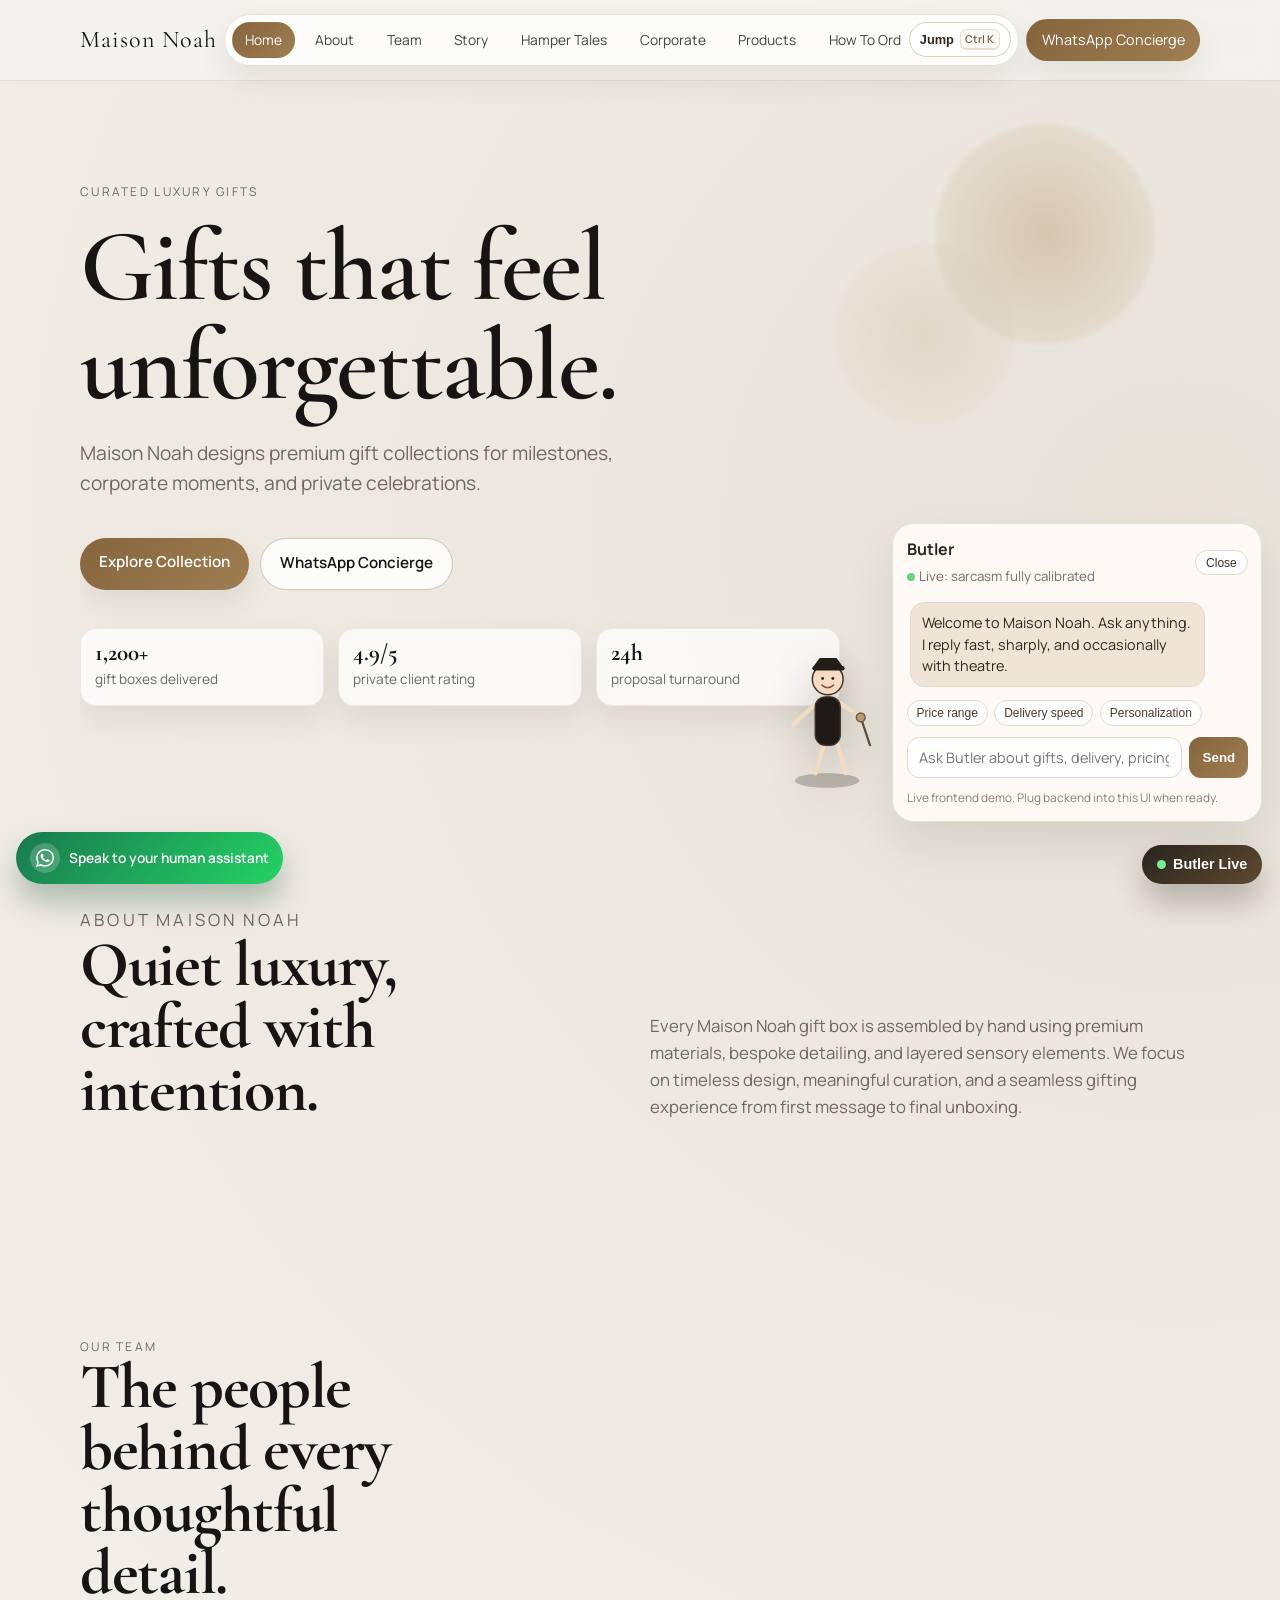
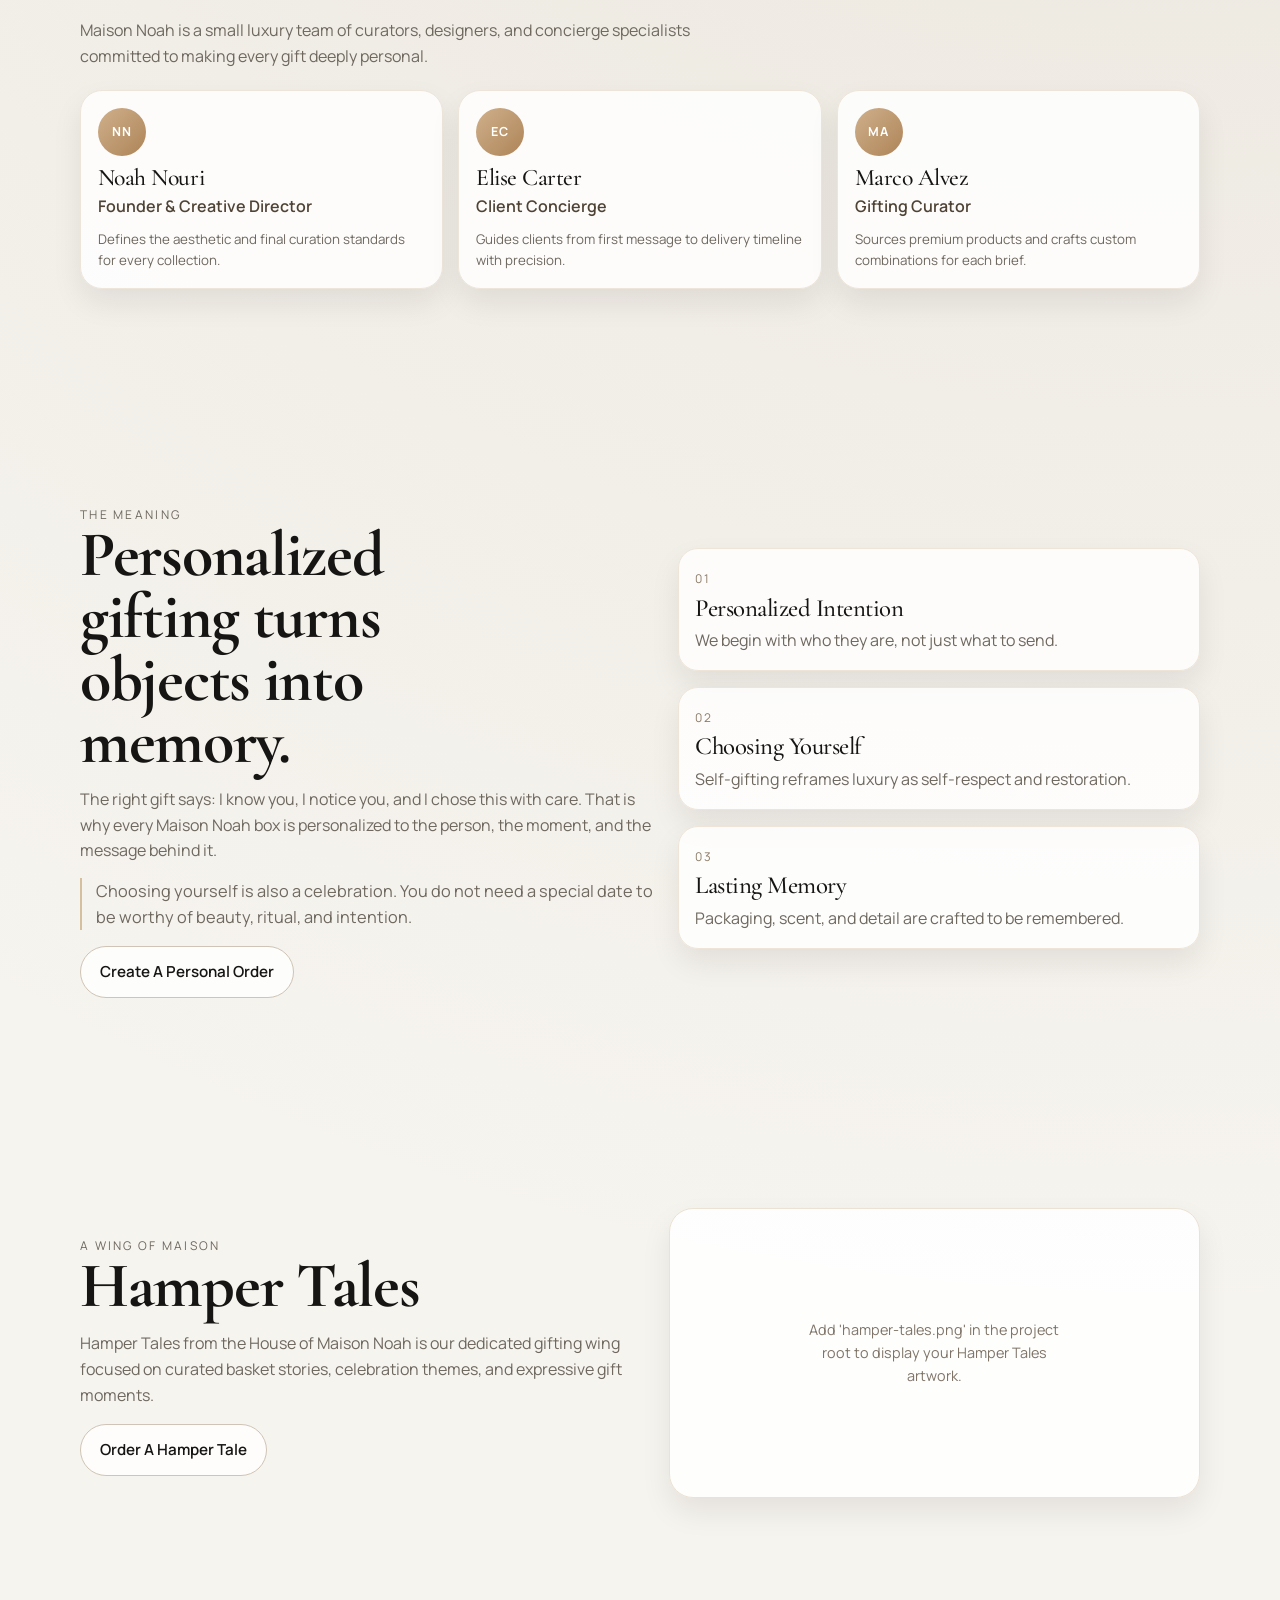
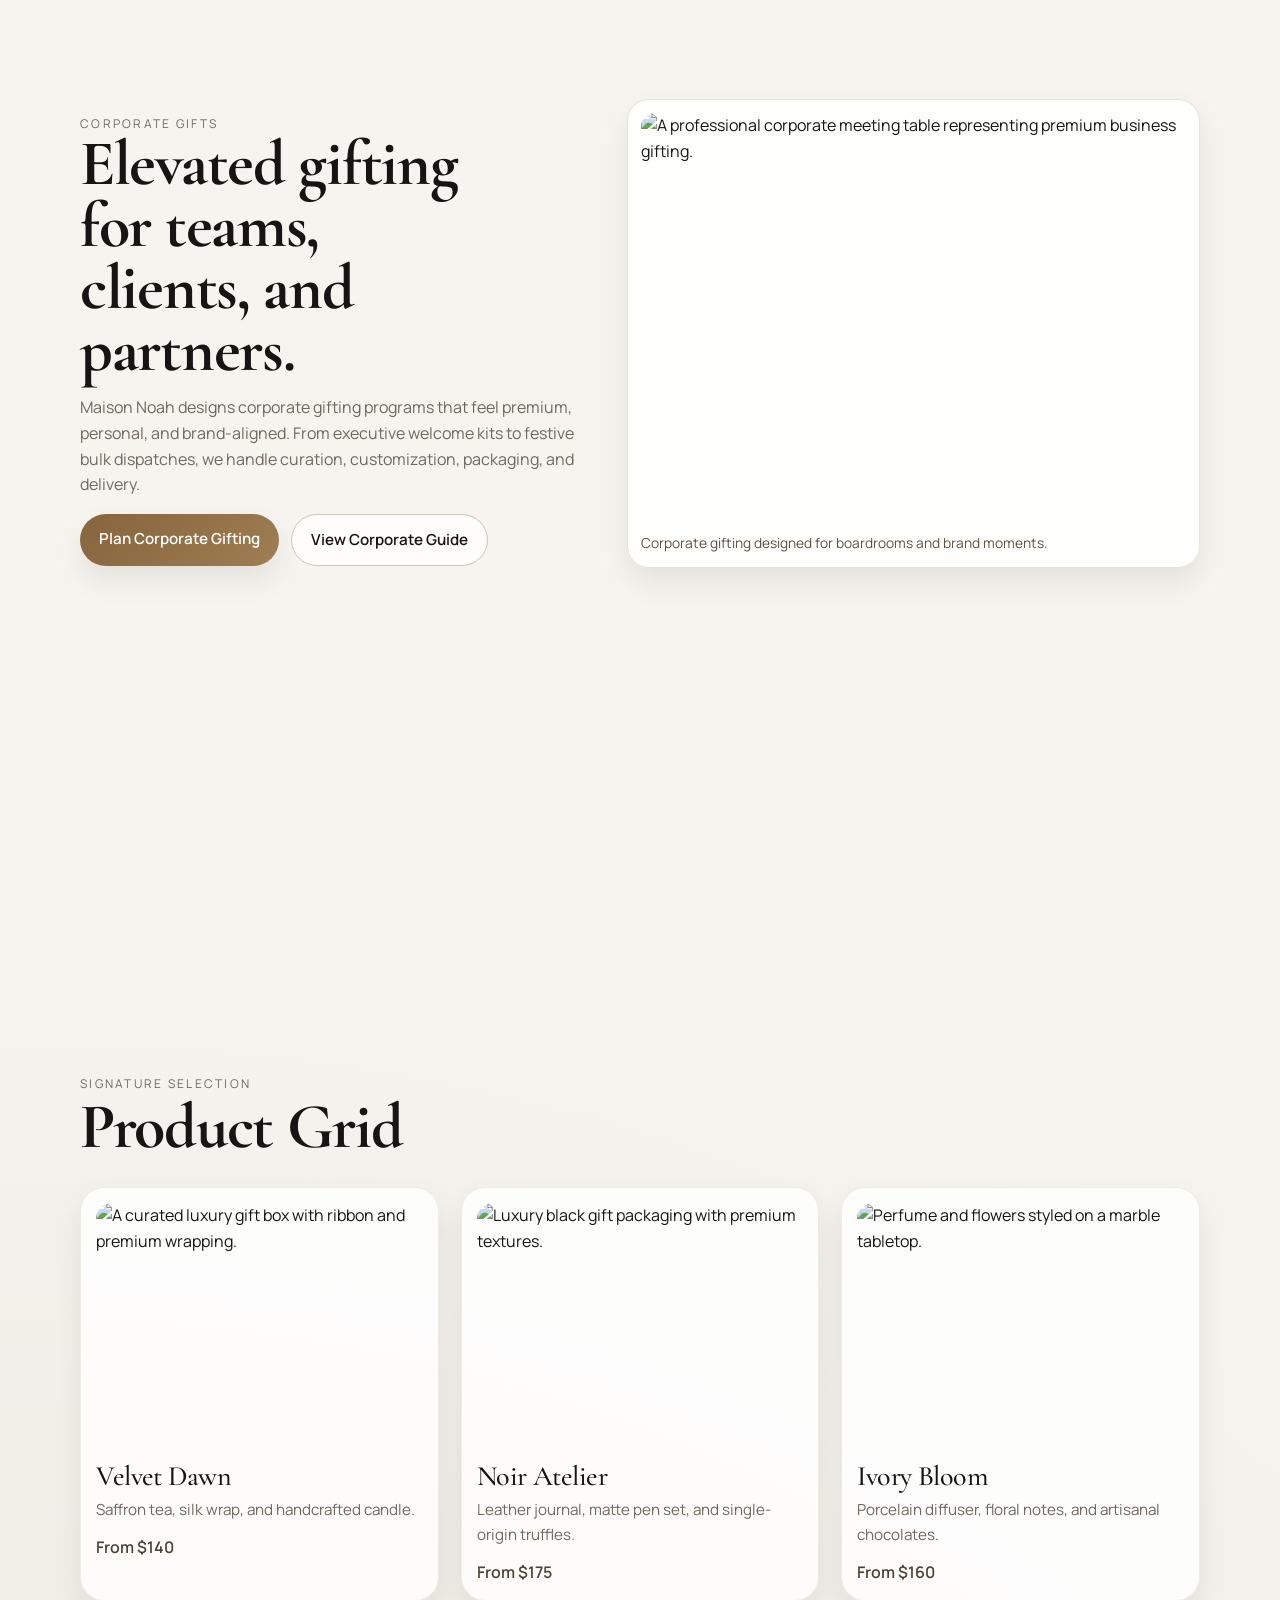
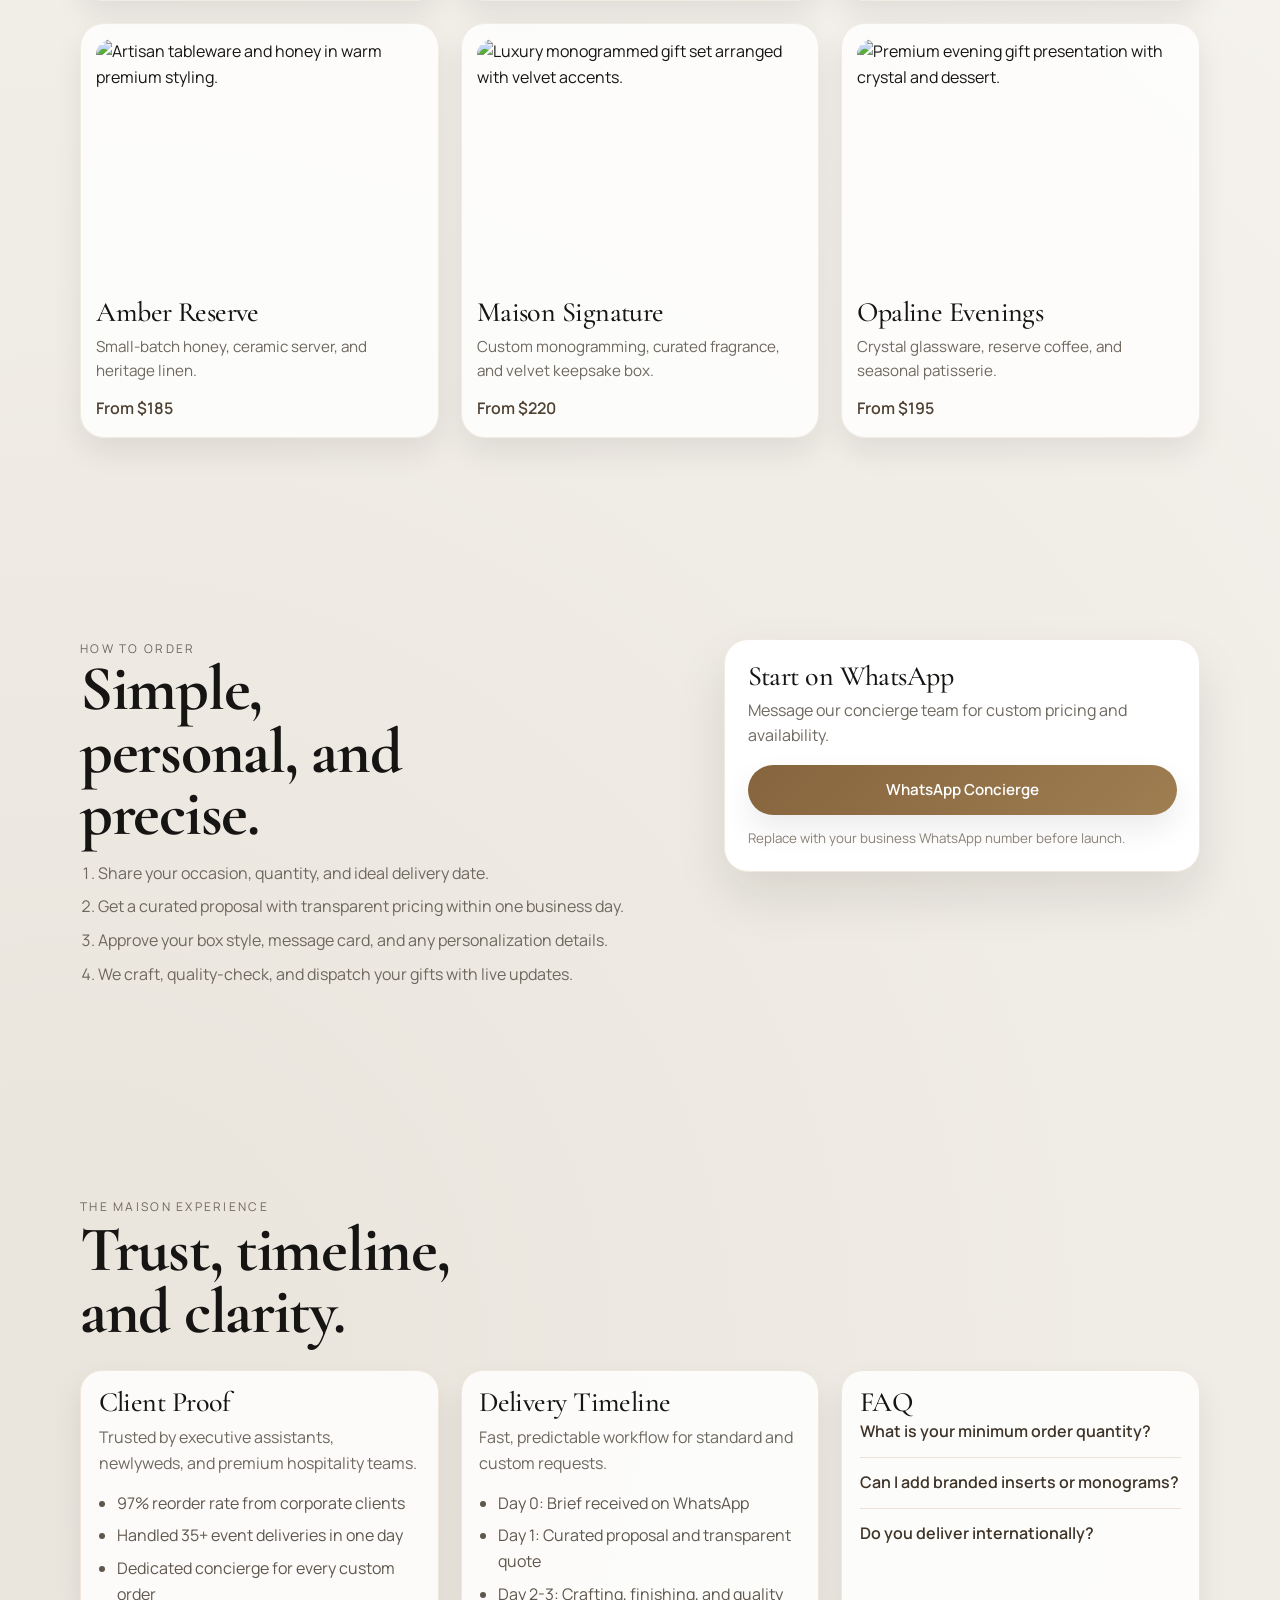
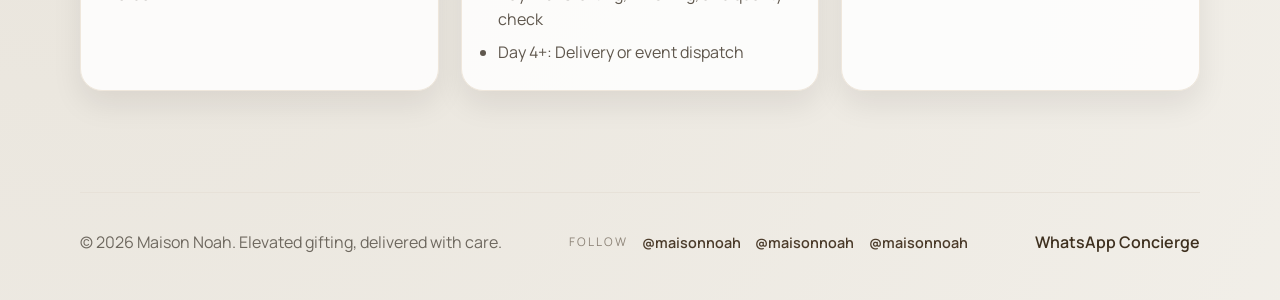
==== docs/index.html @ a2ea7379 "Move files to docs folder for GitHub Pages" ====
<!doctype html>
<html lang="en">
  <head>
    <meta charset="UTF-8" />
    <meta name="viewport" content="width=device-width, initial-scale=1.0" />
    <title>Maison Noah | Luxury Gifts</title>
    <meta
      name="description"
      content="Maison Noah crafts elevated gifts with timeless materials and impeccable presentation."
    />
    <meta name="theme-color" content="#f6f4ef" />
    <link rel="canonical" href="https://maisonnoah.com/" />
    <meta property="og:type" content="website" />
    <meta property="og:title" content="Maison Noah | Luxury Gifts" />
    <meta
      property="og:description"
      content="Curated luxury gift boxes for private celebrations and premium corporate moments."
    />
    <meta property="og:url" content="https://maisonnoah.com/" />
    <meta
      property="og:image"
      content="https://images.unsplash.com/photo-1512909006721-3d6018887383?auto=format&fit=crop&w=1200&q=80"
    />
    <meta name="twitter:card" content="summary_large_image" />
    <meta name="twitter:title" content="Maison Noah | Luxury Gifts" />
    <meta
      name="twitter:description"
      content="Curated luxury gift boxes for private celebrations and premium corporate moments."
    />
    <meta
      name="twitter:image"
      content="https://images.unsplash.com/photo-1512909006721-3d6018887383?auto=format&fit=crop&w=1200&q=80"
    />
    <link
      rel="icon"
      href="data:image/svg+xml,%3Csvg xmlns='http://www.w3.org/2000/svg' viewBox='0 0 64 64'%3E%3Crect width='64' height='64' rx='14' fill='%23161513'/%3E%3Ctext x='50%25' y='56%25' text-anchor='middle' font-family='Georgia,serif' font-size='32' fill='%23f6f4ef'%3EM%3C/text%3E%3C/svg%3E"
    />
    <link rel="preconnect" href="https://fonts.googleapis.com" />
    <link rel="preconnect" href="https://fonts.gstatic.com" crossorigin />
    <link
      rel="preload"
      as="style"
      href="https://fonts.googleapis.com/css2?family=Cormorant+Garamond:wght@400;500;600;700&family=Manrope:wght@400;500;600&display=swap"
      onload="this.onload=null;this.rel='stylesheet'"
    />
    <noscript>
      <link
        href="https://fonts.googleapis.com/css2?family=Cormorant+Garamond:wght@400;500;600;700&family=Manrope:wght@400;500;600&display=swap"
        rel="stylesheet"
      />
    </noscript>
    <link rel="stylesheet" href="styles.css" />
    <script type="application/ld+json">
      {
        "@context": "https://schema.org",
        "@type": "Organization",
        "name": "Maison Noah",
        "url": "https://maisonnoah.com/",
        "logo": "https://maisonnoah.com/logo.png",
        "sameAs": ["https://wa.me/919895079689"],
        "description": "Luxury gift brand offering custom and ready-to-order premium gift boxes."
      }
    </script>
  </head>
  <body>
    <div class="scroll-progress" aria-hidden="true"></div>

    <header class="site-header">
      <div class="header-shell">
        <a class="brand" href="#top" aria-label="Maison Noah home">Maison Noah</a>
        <nav class="smart-nav" aria-label="Quick section navigation">
          <div class="smart-nav-track">
            <a class="smart-link active" href="#home" data-section="home">Home</a>
            <a class="smart-link" href="#about" data-section="about">About</a>
            <a class="smart-link" href="#team" data-section="team">Team</a>
            <a class="smart-link" href="#story" data-section="story">Story</a>
            <a class="smart-link" href="#hamper-tales" data-section="hamper-tales">Hamper Tales</a>
            <a class="smart-link" href="#corporate" data-section="corporate">Corporate</a>
            <a class="smart-link" href="#products" data-section="products">Products</a>
            <a class="smart-link" href="#ordering" data-section="ordering">How To Order</a>
            <a class="smart-link" href="#experience" data-section="experience">FAQ</a>
          </div>
          <button class="quick-jump-trigger" type="button" aria-haspopup="dialog" aria-controls="quick-jump">
            Jump
            <kbd>Ctrl K</kbd>
          </button>
        </nav>
        <a class="header-cta" href="https://wa.me/919895079689?text=Hello%20Maison%20Noah%2C%20I%20want%20to%20place%20an%20order." target="_blank" rel="noreferrer">WhatsApp Concierge</a>
      </div>
    </header>

    <main id="top">
      <section class="hero section reveal" id="home">
        <p class="eyebrow">Curated Luxury Gifts</p>
        <h1>
          Gifts that feel<br />
          unforgettable.
        </h1>
        <p class="hero-copy">
          Maison Noah designs premium gift collections for milestones, corporate moments,
          and private celebrations.
        </p>
        <div class="hero-actions">
          <a class="btn btn-solid" href="#products">Explore Collection</a>
          <a
            class="btn btn-outline"
            href="https://wa.me/919895079689?text=Hello%20Maison%20Noah%2C%20please%20share%20your%20gift%20catalog."
            target="_blank"
            rel="noreferrer"
          >
            WhatsApp Concierge
          </a>
        </div>
        <div class="hero-proof">
          <div>
            <strong>1,200+</strong>
            <span>gift boxes delivered</span>
          </div>
          <div>
            <strong>4.9/5</strong>
            <span>private client rating</span>
          </div>
          <div>
            <strong>24h</strong>
            <span>proposal turnaround</span>
          </div>
        </div>
        <div class="hero-aura" aria-hidden="true">
          <span class="aura aura-1"></span>
          <span class="aura aura-2"></span>
        </div>
      </section>

      <section class="about section reveal" id="about">
        <div>
          <p class="eyebrow">About Maison Noah</p>
          <h2>Quiet luxury, crafted with intention.</h2>
        </div>
        <p>
          Every Maison Noah gift box is assembled by hand using premium materials, bespoke
          detailing, and layered sensory elements. We focus on timeless design, meaningful
          curation, and a seamless gifting experience from first message to final unboxing.
        </p>
      </section>

      <section class="team section reveal" id="team">
        <div class="team-head">
          <p class="eyebrow">Our Team</p>
          <h2>The people behind every thoughtful detail.</h2>
          <p>
            Maison Noah is a small luxury team of curators, designers, and concierge
            specialists committed to making every gift deeply personal.
          </p>
        </div>
        <div class="team-grid">
          <article class="team-card reveal">
            <span class="team-avatar" aria-hidden="true">NN</span>
            <h3>Noah Nouri</h3>
            <p>Founder & Creative Director</p>
            <small>Defines the aesthetic and final curation standards for every collection.</small>
          </article>
          <article class="team-card reveal">
            <span class="team-avatar" aria-hidden="true">EC</span>
            <h3>Elise Carter</h3>
            <p>Client Concierge</p>
            <small>Guides clients from first message to delivery timeline with precision.</small>
          </article>
          <article class="team-card reveal">
            <span class="team-avatar" aria-hidden="true">MA</span>
            <h3>Marco Alvez</h3>
            <p>Gifting Curator</p>
            <small>Sources premium products and crafts custom combinations for each brief.</small>
          </article>
        </div>
      </section>

      <section class="story section reveal" id="story">
        <div class="story-copy">
          <p class="eyebrow">The Meaning</p>
          <h2>Personalized gifting turns objects into memory.</h2>
          <p>
            The right gift says: I know you, I notice you, and I chose this with care.
            That is why every Maison Noah box is personalized to the person, the moment,
            and the message behind it.
          </p>
          <p class="story-quote">
            Choosing yourself is also a celebration. You do not need a special date to be
            worthy of beauty, ritual, and intention.
          </p>
          <a class="btn btn-outline" href="#ordering">Create A Personal Order</a>
        </div>
        <div class="story-flow">
          <article class="story-card reveal">
            <span>01</span>
            <h3>Personalized Intention</h3>
            <p>We begin with who they are, not just what to send.</p>
          </article>
          <article class="story-card reveal">
            <span>02</span>
            <h3>Choosing Yourself</h3>
            <p>Self-gifting reframes luxury as self-respect and restoration.</p>
          </article>
          <article class="story-card reveal">
            <span>03</span>
            <h3>Lasting Memory</h3>
            <p>Packaging, scent, and detail are crafted to be remembered.</p>
          </article>
        </div>
      </section>

      <section class="wing section reveal" id="hamper-tales">
        <div class="wing-copy">
          <p class="eyebrow">A Wing Of Maison</p>
          <h2>Hamper Tales</h2>
          <p>
            Hamper Tales from the House of Maison Noah is our dedicated gifting wing focused
            on curated basket stories, celebration themes, and expressive gift moments.
          </p>
          <a class="btn btn-outline" href="#ordering">Order A Hamper Tale</a>
        </div>
        <figure class="wing-media">
          <img
            id="hamper-tales-image"
            src="HT.png"
            alt="Hamper Tales logo and gift hamper illustration from the House of Maison Noah."
            loading="lazy"
            decoding="async"
          />
          <figcaption>Hamper Tales from the House of Maison Noah</figcaption>
        </figure>
      </section>

      <section class="corporate section reveal" id="corporate">
        <div class="corporate-copy">
          <p class="eyebrow">Corporate Gifts</p>
          <h2>Elevated gifting for teams, clients, and partners.</h2>
          <p>
            Maison Noah designs corporate gifting programs that feel premium, personal,
            and brand-aligned. From executive welcome kits to festive bulk dispatches, we
            handle curation, customization, packaging, and delivery.
          </p>
          <div class="corporate-actions">
            <a class="btn btn-solid" href="#ordering">Plan Corporate Gifting</a>
            <a class="btn btn-outline" href="corporate.html">View Corporate Guide</a>
          </div>
        </div>
        <figure class="corporate-visual reveal">
          <img
            src="https://images.unsplash.com/photo-1542744173-8e7e53415bb0?auto=format&fit=crop&w=1200&q=80"
            srcset="
              https://images.unsplash.com/photo-1542744173-8e7e53415bb0?auto=format&fit=crop&w=700&q=80 700w,
              https://images.unsplash.com/photo-1542744173-8e7e53415bb0?auto=format&fit=crop&w=1000&q=80 1000w,
              https://images.unsplash.com/photo-1542744173-8e7e53415bb0?auto=format&fit=crop&w=1400&q=80 1400w
            "
            sizes="(min-width: 1080px) 34vw, (min-width: 720px) 44vw, 92vw"
            alt="A professional corporate meeting table representing premium business gifting."
            loading="lazy"
            decoding="async"
          />
          <figcaption>Corporate gifting designed for boardrooms and brand moments.</figcaption>
        </figure>
        <div class="corporate-grid">
          <article class="corporate-card reveal">
            <h3>Client Appreciation</h3>
            <p>Luxury gift hampers tailored for retention, milestones, and partnership moments.</p>
            <span>MOQ: 20 boxes</span>
          </article>
          <article class="corporate-card reveal">
            <h3>Team & Onboarding Kits</h3>
            <p>Welcome kits and recognition gifts with monograms, branded sleeves, and note cards.</p>
            <span>MOQ: 15 boxes</span>
          </article>
          <article class="corporate-card reveal">
            <h3>Festive Bulk Dispatch</h3>
            <p>End-to-end festive gifting for offices and distributed teams with tracked fulfillment.</p>
            <span>MOQ: 50 boxes</span>
          </article>
        </div>
      </section>

      <section class="section reveal" id="products">
        <p class="eyebrow">Signature Selection</p>
        <h2 class="section-title">Product Grid</h2>
        <div class="product-grid">
          <article class="product-card reveal">
            <img
              class="product-image"
              src="https://images.unsplash.com/photo-1512909006721-3d6018887383?auto=format&fit=crop&w=900&q=80"
              srcset="
                https://images.unsplash.com/photo-1512909006721-3d6018887383?auto=format&fit=crop&w=600&q=80 600w,
                https://images.unsplash.com/photo-1512909006721-3d6018887383?auto=format&fit=crop&w=900&q=80 900w,
                https://images.unsplash.com/photo-1512909006721-3d6018887383?auto=format&fit=crop&w=1400&q=80 1400w
              "
              sizes="(min-width: 1080px) 30vw, (min-width: 720px) 46vw, 92vw"
              alt="A curated luxury gift box with ribbon and premium wrapping."
              loading="lazy"
              decoding="async"
            />
            <h3>Velvet Dawn</h3>
            <p>Saffron tea, silk wrap, and handcrafted candle.</p>
            <span>From $140</span>
          </article>
          <article class="product-card reveal">
            <img
              class="product-image"
              src="https://images.unsplash.com/photo-1521572163474-6864f9cf17ab?auto=format&fit=crop&w=900&q=80"
              srcset="
                https://images.unsplash.com/photo-1521572163474-6864f9cf17ab?auto=format&fit=crop&w=600&q=80 600w,
                https://images.unsplash.com/photo-1521572163474-6864f9cf17ab?auto=format&fit=crop&w=900&q=80 900w,
                https://images.unsplash.com/photo-1521572163474-6864f9cf17ab?auto=format&fit=crop&w=1400&q=80 1400w
              "
              sizes="(min-width: 1080px) 30vw, (min-width: 720px) 46vw, 92vw"
              alt="Luxury black gift packaging with premium textures."
              loading="lazy"
              decoding="async"
            />
            <h3>Noir Atelier</h3>
            <p>Leather journal, matte pen set, and single-origin truffles.</p>
            <span>From $175</span>
          </article>
          <article class="product-card reveal">
            <img
              class="product-image"
              src="https://images.unsplash.com/photo-1590736969955-71cc94901144?auto=format&fit=crop&w=900&q=80"
              srcset="
                https://images.unsplash.com/photo-1590736969955-71cc94901144?auto=format&fit=crop&w=600&q=80 600w,
                https://images.unsplash.com/photo-1590736969955-71cc94901144?auto=format&fit=crop&w=900&q=80 900w,
                https://images.unsplash.com/photo-1590736969955-71cc94901144?auto=format&fit=crop&w=1400&q=80 1400w
              "
              sizes="(min-width: 1080px) 30vw, (min-width: 720px) 46vw, 92vw"
              alt="Perfume and flowers styled on a marble tabletop."
              loading="lazy"
              decoding="async"
            />
            <h3>Ivory Bloom</h3>
            <p>Porcelain diffuser, floral notes, and artisanal chocolates.</p>
            <span>From $160</span>
          </article>
          <article class="product-card reveal">
            <img
              class="product-image"
              src="https://images.unsplash.com/photo-1498049794561-7780e7231661?auto=format&fit=crop&w=900&q=80"
              srcset="
                https://images.unsplash.com/photo-1498049794561-7780e7231661?auto=format&fit=crop&w=600&q=80 600w,
                https://images.unsplash.com/photo-1498049794561-7780e7231661?auto=format&fit=crop&w=900&q=80 900w,
                https://images.unsplash.com/photo-1498049794561-7780e7231661?auto=format&fit=crop&w=1400&q=80 1400w
              "
              sizes="(min-width: 1080px) 30vw, (min-width: 720px) 46vw, 92vw"
              alt="Artisan tableware and honey in warm premium styling."
              loading="lazy"
              decoding="async"
            />
            <h3>Amber Reserve</h3>
            <p>Small-batch honey, ceramic server, and heritage linen.</p>
            <span>From $185</span>
          </article>
          <article class="product-card reveal">
            <img
              class="product-image"
              src="https://images.unsplash.com/photo-1515377905703-c4788e51af15?auto=format&fit=crop&w=900&q=80"
              srcset="
                https://images.unsplash.com/photo-1515377905703-c4788e51af15?auto=format&fit=crop&w=600&q=80 600w,
                https://images.unsplash.com/photo-1515377905703-c4788e51af15?auto=format&fit=crop&w=900&q=80 900w,
                https://images.unsplash.com/photo-1515377905703-c4788e51af15?auto=format&fit=crop&w=1400&q=80 1400w
              "
              sizes="(min-width: 1080px) 30vw, (min-width: 720px) 46vw, 92vw"
              alt="Luxury monogrammed gift set arranged with velvet accents."
              loading="lazy"
              decoding="async"
            />
            <h3>Maison Signature</h3>
            <p>Custom monogramming, curated fragrance, and velvet keepsake box.</p>
            <span>From $220</span>
          </article>
          <article class="product-card reveal">
            <img
              class="product-image"
              src="https://images.unsplash.com/photo-1481391032119-d89fee407e44?auto=format&fit=crop&w=900&q=80"
              srcset="
                https://images.unsplash.com/photo-1481391032119-d89fee407e44?auto=format&fit=crop&w=600&q=80 600w,
                https://images.unsplash.com/photo-1481391032119-d89fee407e44?auto=format&fit=crop&w=900&q=80 900w,
                https://images.unsplash.com/photo-1481391032119-d89fee407e44?auto=format&fit=crop&w=1400&q=80 1400w
              "
              sizes="(min-width: 1080px) 30vw, (min-width: 720px) 46vw, 92vw"
              alt="Premium evening gift presentation with crystal and dessert."
              loading="lazy"
              decoding="async"
            />
            <h3>Opaline Evenings</h3>
            <p>Crystal glassware, reserve coffee, and seasonal patisserie.</p>
            <span>From $195</span>
          </article>
        </div>
      </section>

      <section class="ordering section reveal" id="ordering">
        <div>
          <p class="eyebrow">How To Order</p>
          <h2>Simple, personal, and precise.</h2>
          <ol>
            <li>Share your occasion, quantity, and ideal delivery date.</li>
            <li>Get a curated proposal with transparent pricing within one business day.</li>
            <li>Approve your box style, message card, and any personalization details.</li>
            <li>We craft, quality-check, and dispatch your gifts with live updates.</li>
          </ol>
        </div>
        <div class="order-card">
          <h3>Start on WhatsApp</h3>
          <p>Message our concierge team for custom pricing and availability.</p>
          <a
            class="btn btn-solid full"
            href="https://wa.me/919895079689?text=Hello%20Maison%20Noah%2C%20I%20would%20like%20to%20place%20a%20gift%20order."
            target="_blank"
            rel="noreferrer"
          >
            WhatsApp Concierge
          </a>
          <small>Replace with your business WhatsApp number before launch.</small>
        </div>
      </section>

      <section class="section reveal" id="experience">
        <p class="eyebrow">The Maison Experience</p>
        <h2 class="section-title">Trust, timeline, and clarity.</h2>
        <div class="experience-grid">
          <article class="experience-card reveal">
            <h3>Client Proof</h3>
            <p>Trusted by executive assistants, newlyweds, and premium hospitality teams.</p>
            <ul>
              <li>97% reorder rate from corporate clients</li>
              <li>Handled 35+ event deliveries in one day</li>
              <li>Dedicated concierge for every custom order</li>
            </ul>
          </article>
          <article class="experience-card reveal">
            <h3>Delivery Timeline</h3>
            <p>Fast, predictable workflow for standard and custom requests.</p>
            <ul>
              <li>Day 0: Brief received on WhatsApp</li>
              <li>Day 1: Curated proposal and transparent quote</li>
              <li>Day 2-3: Crafting, finishing, and quality check</li>
              <li>Day 4+: Delivery or event dispatch</li>
            </ul>
          </article>
          <article class="experience-card reveal faq-card">
            <h3>FAQ</h3>
            <details>
              <summary>What is your minimum order quantity?</summary>
              <p>Ready boxes start from one unit. Custom corporate builds start from 20 units.</p>
            </details>
            <details>
              <summary>Can I add branded inserts or monograms?</summary>
              <p>Yes. We offer monograms, logo sleeves, card inserts, and ribbon customization.</p>
            </details>
            <details>
              <summary>Do you deliver internationally?</summary>
              <p>We currently deliver nationwide and offer international dispatch on request.</p>
            </details>
          </article>
        </div>
      </section>
    </main>

    <div class="quick-jump" id="quick-jump" hidden aria-hidden="true">
      <button class="quick-jump-backdrop" type="button" data-close-jump aria-label="Close quick jump"></button>
      <div class="quick-jump-panel" role="dialog" aria-modal="true" aria-labelledby="quick-jump-title">
        <div class="quick-jump-head">
          <p id="quick-jump-title">Jump To Section</p>
          <button class="quick-jump-close" type="button" data-close-jump aria-label="Close quick jump">Close</button>
        </div>
        <label class="quick-jump-label" for="quick-jump-input">Search sections</label>
        <input id="quick-jump-input" class="quick-jump-input" type="text" placeholder="Type Home, Team, Products..." autocomplete="off" />
        <ul class="quick-jump-list">
          <li><a href="#home" data-search="home hero maison noah">Home <small>Brand intro</small></a></li>
          <li><a href="#about" data-search="about maison story luxury brand">About <small>Who we are</small></a></li>
          <li><a href="#team" data-search="team founder concierge curator">Team <small>People behind Maison Noah</small></a></li>
          <li><a href="#story" data-search="story gifting personalization affection">Story <small>Personalized gifting meaning</small></a></li>
          <li><a href="#hamper-tales" data-search="hamper tales wing maison basket gifts">Hamper Tales <small>A wing of Maison Noah</small></a></li>
          <li><a href="#corporate" data-search="corporate gifting b2b team client gifts">Corporate <small>Business gifting programs</small></a></li>
          <li><a href="#products" data-search="products collection gifts catalog">Products <small>Signature collection</small></a></li>
          <li><a href="#ordering" data-search="how to order ordering process whatsapp">How To Order <small>Steps and concierge</small></a></li>
          <li><a href="#experience" data-search="faq timeline client proof">FAQ <small>Trust and delivery details</small></a></li>
        </ul>
      </div>
    </div>

    <button class="butler-launcher" type="button" aria-controls="butler-chat" aria-expanded="true">
      <span class="butler-live-dot" aria-hidden="true"></span>
      Butler Live
    </button>

    <section class="butler-window open" id="butler-chat" aria-hidden="false">
      <header class="butler-head">
        <div>
          <p>Butler</p>
          <small>
            <span class="butler-status-dot" aria-hidden="true"></span>
            <span id="butler-status-text">Live: sarcasm fully calibrated</span>
          </small>
        </div>
        <button class="butler-close" type="button" aria-label="Close Butler chat">Close</button>
      </header>
      <ul class="butler-messages" aria-live="polite">
        <li class="butler-msg butler-msg-assistant">
          Welcome to Maison Noah. Ask anything. I reply fast, sharply, and occasionally with theatre.
        </li>
      </ul>
      <div class="butler-prompts" aria-label="Suggested questions">
        <button class="butler-prompt" type="button" data-prompt="What is your price range?">Price range</button>
        <button class="butler-prompt" type="button" data-prompt="How fast is delivery?">Delivery speed</button>
        <button class="butler-prompt" type="button" data-prompt="Can you personalize gifts?">Personalization</button>
      </div>
      <form class="butler-form">
        <label class="sr-only" for="butler-input">Message Butler</label>
        <input id="butler-input" type="text" placeholder="Ask Butler about gifts, delivery, pricing..." autocomplete="off" />
        <button type="submit">Send</button>
      </form>
      <small class="butler-note">Live frontend demo. Plug backend into this UI when ready.</small>
    </section>

    <div class="butler-comedian" aria-hidden="true">
      <svg viewBox="0 0 180 230" focusable="false">
        <ellipse class="comedian-shadow" cx="90" cy="212" rx="44" ry="10"></ellipse>
        <g class="comedian-dancer">
          <path class="comedian-leg comedian-leg-left" d="M86 162 L74 202" stroke-linecap="round"></path>
          <path class="comedian-leg comedian-leg-right" d="M104 162 L116 202" stroke-linecap="round"></path>
          <path class="comedian-arm comedian-arm-left" d="M74 108 L44 136" stroke-linecap="round"></path>
          <path class="comedian-arm comedian-arm-right" d="M106 106 L138 126" stroke-linecap="round"></path>
          <rect class="comedian-body" x="74" y="98" width="34" height="66" rx="14"></rect>
          <circle class="comedian-head" cx="91" cy="74" r="21"></circle>
          <path class="comedian-hat" d="M72 56 H111 L103 45 H80 Z"></path>
          <rect class="comedian-hat-brim" x="70" y="56" width="44" height="6" rx="3"></rect>
          <circle class="comedian-eye" cx="84" cy="73" r="2"></circle>
          <circle class="comedian-eye" cx="98" cy="73" r="2"></circle>
          <path class="comedian-smile" d="M83 82 Q91 89 99 82"></path>
          <line class="comedian-mic-rod" x1="136" y1="126" x2="149" y2="165"></line>
          <circle class="comedian-mic-head" cx="136" cy="126" r="6"></circle>
        </g>
      </svg>
    </div>

    <a
      class="mobile-whatsapp"
      href="https://wa.me/919895079689?text=Hello%20Maison%20Noah%2C%20I%20want%20to%20order%20a%20gift%20box."
      target="_blank"
      rel="noreferrer"
      aria-label="Speak to your human assistant on WhatsApp"
    >
      <span class="whatsapp-icon" aria-hidden="true">
        <svg viewBox="0 0 24 24" focusable="false">
          <path
            d="M20.52 3.48A11.86 11.86 0 0 0 12.07 0C5.52 0 .2 5.32.2 11.87c0 2.09.55 4.13 1.6 5.93L0 24l6.39-1.77a11.84 11.84 0 0 0 5.67 1.45h.01c6.54 0 11.86-5.32 11.86-11.87c0-3.17-1.23-6.14-3.41-8.33Zm-8.45 18.2h-.01a9.9 9.9 0 0 1-5.04-1.37l-.36-.21l-3.79 1.05l1.01-3.69l-.23-.38a9.9 9.9 0 0 1-1.52-5.28c0-5.47 4.45-9.92 9.93-9.92a9.86 9.86 0 0 1 7.03 2.91a9.83 9.83 0 0 1 2.9 7c0 5.47-4.45 9.92-9.92 9.92Zm5.45-7.43c-.3-.15-1.77-.87-2.04-.97c-.27-.1-.47-.15-.67.15c-.19.3-.77.97-.94 1.17c-.17.2-.35.22-.65.07c-.3-.15-1.26-.46-2.4-1.47c-.89-.79-1.48-1.76-1.65-2.06c-.17-.3-.02-.46.13-.61c.13-.13.3-.35.45-.52c.15-.17.2-.3.3-.5c.1-.2.05-.37-.02-.52c-.08-.15-.67-1.62-.92-2.22c-.24-.58-.49-.5-.67-.51h-.57c-.2 0-.52.08-.8.37c-.27.3-1.05 1.02-1.05 2.49c0 1.47 1.07 2.88 1.22 3.08c.15.2 2.1 3.2 5.09 4.49c.71.31 1.27.49 1.71.63c.72.23 1.38.2 1.9.12c.58-.09 1.77-.72 2.02-1.41c.25-.69.25-1.29.17-1.41c-.07-.12-.27-.2-.57-.35Z"
          ></path>
        </svg>
      </span>
      <span>Speak to your human assistant</span>
    </a>

    <footer class="site-footer reveal">
      <p>&copy; <span id="year"></span> Maison Noah. Elevated gifting, delivered with care.</p>
      <div class="footer-social" aria-label="Maison Noah social media">
        <span>Follow</span>
        <a href="https://instagram.com/maisonnoah" target="_blank" rel="noreferrer">@maisonnoah</a>
        <a href="https://tiktok.com/@maisonnoah" target="_blank" rel="noreferrer">@maisonnoah</a>
        <a href="https://pinterest.com/maisonnoah" target="_blank" rel="noreferrer">@maisonnoah</a>
      </div>
      <a
        href="https://wa.me/919895079689?text=Hello%20Maison%20Noah%2C%20I%20would%20like%20your%20catalog."
        target="_blank"
        rel="noreferrer"
      >
        WhatsApp Concierge
      </a>
    </footer>

    <script>
      document.getElementById("year").textContent = new Date().getFullYear();
      const progressBar = document.querySelector(".scroll-progress");
      const navLinks = Array.from(document.querySelectorAll(".smart-link"));
      const trackedSectionIds = ["home", "about", "team", "story", "hamper-tales", "corporate", "products", "ordering", "experience"];
      const jumpRoot = document.getElementById("quick-jump");
      const jumpInput = document.getElementById("quick-jump-input");
      const jumpTrigger = document.querySelector(".quick-jump-trigger");
      const jumpCloseButtons = Array.from(document.querySelectorAll("[data-close-jump]"));
      const jumpLinks = Array.from(document.querySelectorAll(".quick-jump-list a"));
      const hamperTalesImage = document.getElementById("hamper-tales-image");
      const butlerLauncher = document.querySelector(".butler-launcher");
      const butlerWindow = document.querySelector(".butler-window");
      const butlerClose = document.querySelector(".butler-close");
      const butlerMessages = document.querySelector(".butler-messages");
      const butlerForm = document.querySelector(".butler-form");
      const butlerInput = document.getElementById("butler-input");
      const butlerPromptButtons = Array.from(document.querySelectorAll(".butler-prompt"));
      const butlerStatusText = document.getElementById("butler-status-text");
      const pickRandom = (replies) => replies[Math.floor(Math.random() * replies.length)];
      const comedianReplies = {
        greeting: [
          "Hello. Butler here. You bring the question, I bring elegant sarcasm.",
          "Hi. Nice timing. I was just practicing premium-level wit.",
          "Welcome. Ask boldly. I only roast with affection."
        ],
        pricing: [
          "Our boxes start around $140. Luxury does not run on wishes and sunlight.",
          "From roughly $140 upward. Exquisite details are tragically not free.",
          "Entry point is around $140. Premium taste has a predictable side effect: price."
        ],
        delivery: [
          "Typical timeline is around 4+ days. Teleportation is still in beta.",
          "Usually a few days, depending on customization. We move fast, not magically.",
          "Standard delivery starts around day four. We prioritize precision over chaos."
        ],
        custom: [
          "Yes, personalization is our core craft. We make gifts that look intentionally chosen.",
          "Absolutely. Monograms, custom cards, curated themes. We do bespoke without drama.",
          "Custom requests are welcome. Give me details and I will pretend your standards are normal."
        ],
        thanks: [
          "You're welcome. Being efficient and charming is a burden I carry daily.",
          "Anytime. I live to serve and occasionally to judge silently.",
          "My pleasure. Try another question; this is fun."
        ],
        default: [
          "Excellent question. Give me specifics and I will be both helpful and mildly dramatic.",
          "I can help with pricing, delivery, and customization. Choose your adventure.",
          "Very interesting. Narrow it down a little and I will give you a sharp answer."
        ]
      };
      const liveStatuses = [
        "Live: sarcasm fully calibrated",
        "Live: politely roasting in real time",
        "Live: comedian concierge on duty",
        "Live: wit and logistics both online"
      ];

      const revealElements = document.querySelectorAll(".reveal");

      revealElements.forEach((el, index) => {
        if (el.closest(".product-grid") || el.closest(".experience-grid") || el.closest(".story-flow") || el.closest(".team-grid") || el.closest(".corporate-grid")) {
          el.style.transitionDelay = `${Math.min(index * 40, 300)}ms`;
        }
      });

      const reducedMotion = window.matchMedia("(prefers-reduced-motion: reduce)").matches;

      if (reducedMotion || !("IntersectionObserver" in window)) {
        revealElements.forEach((el) => el.classList.add("visible"));
      } else {
        const observer = new IntersectionObserver(
          (entries) => {
            entries.forEach((entry) => {
              if (entry.isIntersecting) entry.target.classList.add("visible");
            });
          },
          { threshold: 0.15 }
        );

        revealElements.forEach((el) => observer.observe(el));
      }

      const setActiveNav = (id) => {
        navLinks.forEach((link) => {
          const isActive = link.dataset.section === id;
          link.classList.toggle("active", isActive);
          if (isActive) {
            link.setAttribute("aria-current", "page");
            link.scrollIntoView({ block: "nearest", inline: "center" });
          } else {
            link.removeAttribute("aria-current");
          }
        });

        jumpLinks.forEach((link) => {
          const isMatch = link.getAttribute("href") === `#${id}`;
          link.classList.toggle("active", isMatch);
        });
      };

      if ("IntersectionObserver" in window) {
        const sectionObserver = new IntersectionObserver(
          (entries) => {
            entries.forEach((entry) => {
              if (entry.isIntersecting) setActiveNav(entry.target.id);
            });
          },
          { rootMargin: "-35% 0px -55% 0px", threshold: 0.01 }
        );

        trackedSectionIds.forEach((id) => {
          const section = document.getElementById(id);
          if (section) sectionObserver.observe(section);
        });
      }

      const openQuickJump = () => {
        if (!jumpRoot) return;
        jumpRoot.hidden = false;
        jumpRoot.removeAttribute("aria-hidden");
        requestAnimationFrame(() => jumpRoot.classList.add("open"));
        if (jumpInput) {
          jumpInput.value = "";
          jumpLinks.forEach((link) => (link.parentElement.hidden = false));
          jumpInput.focus();
        }
      };

      const closeQuickJump = () => {
        if (!jumpRoot) return;
        jumpRoot.classList.remove("open");
        jumpRoot.setAttribute("aria-hidden", "true");
        window.setTimeout(() => {
          jumpRoot.hidden = true;
        }, reducedMotion ? 0 : 220);
      };

      jumpTrigger?.addEventListener("click", openQuickJump);
      jumpCloseButtons.forEach((button) => button.addEventListener("click", closeQuickJump));
      jumpLinks.forEach((link) => link.addEventListener("click", closeQuickJump));

      jumpInput?.addEventListener("input", () => {
        const query = jumpInput.value.trim().toLowerCase();
        jumpLinks.forEach((link) => {
          const haystack = `${link.textContent} ${link.dataset.search}`.toLowerCase();
          const shouldShow = haystack.includes(query);
          link.parentElement.hidden = !shouldShow;
        });
      });

      const toggleButler = (open) => {
        if (!butlerWindow || !butlerLauncher) return;
        butlerWindow.classList.toggle("open", open);
        butlerWindow.setAttribute("aria-hidden", String(!open));
        butlerLauncher.setAttribute("aria-expanded", String(open));
        if (open && butlerInput) butlerInput.focus();
      };

      const appendButlerMessage = (text, role) => {
        if (!butlerMessages) return;
        const li = document.createElement("li");
        li.className = `butler-msg ${role === "user" ? "butler-msg-user" : "butler-msg-assistant"}`;
        li.textContent = text;
        const typingIndicator = butlerMessages.querySelector(".butler-typing");
        if (typingIndicator) {
          butlerMessages.insertBefore(li, typingIndicator);
        } else {
          butlerMessages.appendChild(li);
        }
        butlerMessages.scrollTop = butlerMessages.scrollHeight;
      };

      const setButlerTyping = (isTyping) => {
        if (!butlerMessages) return;
        let typingIndicator = butlerMessages.querySelector(".butler-typing");

        if (!typingIndicator && isTyping) {
          typingIndicator = document.createElement("li");
          typingIndicator.className = "butler-msg butler-msg-assistant butler-typing";
          typingIndicator.setAttribute("aria-hidden", "true");
          typingIndicator.innerHTML = "<span></span><span></span><span></span>";
          butlerMessages.appendChild(typingIndicator);
        }

        if (typingIndicator) {
          typingIndicator.hidden = !isTyping;
          butlerMessages.scrollTop = butlerMessages.scrollHeight;
        }
      };

      const createButlerReply = (message) => {
        const text = message.toLowerCase();

        if (text.includes("hello") || text.includes("hi") || text.includes("hey")) {
          return pickRandom(comedianReplies.greeting);
        }
        if (text.includes("price") || text.includes("cost") || text.includes("budget")) {
          return pickRandom(comedianReplies.pricing);
        }
        if (text.includes("delivery") || text.includes("ship") || text.includes("when")) {
          return pickRandom(comedianReplies.delivery);
        }
        if (text.includes("custom") || text.includes("personal") || text.includes("monogram")) {
          return pickRandom(comedianReplies.custom);
        }
        if (text.includes("thanks") || text.includes("thank you")) {
          return pickRandom(comedianReplies.thanks);
        }

        return pickRandom(comedianReplies.default);
      };

      const handleButlerMessage = (value) => {
        appendButlerMessage(value, "user");
        setButlerTyping(true);

        const replyDelay = reducedMotion ? 0 : Math.min(1700, 420 + value.length * 20);
        window.setTimeout(() => {
          setButlerTyping(false);
          appendButlerMessage(createButlerReply(value), "assistant");
        }, replyDelay);
      };

      butlerLauncher?.addEventListener("click", () => {
        const isOpen = butlerWindow?.classList.contains("open");
        toggleButler(!isOpen);
      });

      butlerClose?.addEventListener("click", () => toggleButler(false));

      butlerForm?.addEventListener("submit", (event) => {
        event.preventDefault();
        if (!butlerInput) return;
        const value = butlerInput.value.trim();
        if (!value) return;

        handleButlerMessage(value);
        butlerInput.value = "";
      });

      butlerPromptButtons.forEach((button) => {
        button.addEventListener("click", () => {
          const prompt = button.dataset.prompt;
          if (!prompt || !butlerInput) return;
          toggleButler(true);
          butlerInput.value = "";
          handleButlerMessage(prompt);
        });
      });

      if (butlerStatusText) {
        let statusIndex = 0;
        window.setInterval(() => {
          statusIndex = (statusIndex + 1) % liveStatuses.length;
          butlerStatusText.textContent = liveStatuses[statusIndex];
        }, 3400);
      }

      if (butlerLauncher) {
        window.setInterval(() => {
          if (butlerWindow?.classList.contains("open")) return;
          butlerLauncher.classList.add("nudge");
          window.setTimeout(() => {
            butlerLauncher.classList.remove("nudge");
          }, reducedMotion ? 0 : 780);
        }, 9000);
      }

      hamperTalesImage?.addEventListener("error", () => {
        hamperTalesImage.closest(".wing-media")?.classList.add("is-missing");
      });

      document.addEventListener("keydown", (event) => {
        if ((event.ctrlKey || event.metaKey) && event.key.toLowerCase() === "k") {
          event.preventDefault();
          openQuickJump();
        }
        if (event.key === "Escape" && jumpRoot && !jumpRoot.hidden) {
          closeQuickJump();
        }
        if (event.key === "Escape" && butlerWindow?.classList.contains("open")) {
          toggleButler(false);
        }
      });

      const updateProgress = () => {
        if (!progressBar) return;
        const max = document.documentElement.scrollHeight - window.innerHeight;
        const percent = max > 0 ? (window.scrollY / max) * 100 : 0;
        progressBar.style.width = `${percent}%`;
      };

      updateProgress();
      window.addEventListener("scroll", updateProgress, { passive: true });
      window.addEventListener("resize", updateProgress);
    </script>
  </body>
</html>
---- docs/styles.css ----
:root {
  --bg: #f6f4ef;
  --surface: #ffffff;
  --text: #161513;
  --muted: #6e685f;
  --line: #e7e1d8;
  --accent: #9f7e52;
  --accent-strong: #86643d;
  --shadow-soft: 0 14px 30px rgba(24, 19, 12, 0.08);
  --shadow-strong: 0 24px 50px rgba(24, 19, 12, 0.1);
}

*,
*::before,
*::after {
  box-sizing: border-box;
}

html {
  scroll-behavior: smooth;
}

body {
  margin: 0;
  font-family: "Manrope", -apple-system, BlinkMacSystemFont, "Segoe UI", sans-serif;
  color: var(--text);
  background:
    radial-gradient(circle at 92% 8%, rgba(168, 146, 114, 0.17), transparent 38%),
    radial-gradient(circle at 5% 92%, rgba(209, 200, 185, 0.35), transparent 34%),
    var(--bg);
  line-height: 1.6;
  padding-bottom: 4.5rem;
}

.scroll-progress {
  position: fixed;
  left: 0;
  top: 0;
  z-index: 40;
  width: 0;
  height: 2px;
  background: linear-gradient(90deg, #c4a174, var(--accent-strong));
  box-shadow: 0 1px 10px rgba(98, 69, 37, 0.3);
}

img {
  max-width: 100%;
  display: block;
}

.site-header {
  position: sticky;
  top: 0;
  z-index: 12;
  padding: 0.6rem 0;
  backdrop-filter: blur(10px);
  background: rgba(246, 244, 239, 0.8);
  border-bottom: 1px solid rgba(157, 142, 117, 0.2);
}

.header-shell {
  width: min(1120px, 92vw);
  margin: 0 auto;
  display: flex;
  align-items: center;
  gap: 0.45rem;
  min-width: 0;
}

.smart-nav {
  flex: 1;
  min-width: 0;
  padding: 0.32rem;
  display: flex;
  gap: 0.5rem;
  align-items: center;
  border-radius: 999px;
  border: 1px solid #e8dfd1;
  background: rgba(255, 255, 255, 0.72);
  backdrop-filter: blur(8px);
  box-shadow: var(--shadow-soft);
}

.smart-nav-track {
  flex: 1;
  min-width: 0;
  display: flex;
  gap: 0.4rem;
  align-items: center;
  overflow-x: auto;
  scrollbar-width: none;
  -ms-overflow-style: none;
}

.smart-nav-track::-webkit-scrollbar {
  display: none;
}

.smart-link {
  text-decoration: none;
  font-size: 0.82rem;
  color: #4a4036;
  border: 1px solid transparent;
  border-radius: 999px;
  padding: 0.38rem 0.76rem;
  white-space: nowrap;
  transition: background-color 220ms ease, color 220ms ease, border-color 220ms ease;
}

.smart-link:hover {
  border-color: #dac9af;
}

.smart-link.active {
  color: #fff;
  border-color: transparent;
  background: linear-gradient(135deg, var(--accent-strong), var(--accent));
}

.quick-jump-trigger {
  border: 1px solid #ddcdb5;
  background: #fff;
  color: #30271f;
  border-radius: 999px;
  padding: 0.38rem 0.64rem;
  display: inline-flex;
  align-items: center;
  gap: 0.4rem;
  font-size: 0.8rem;
  font-weight: 600;
  cursor: pointer;
  white-space: nowrap;
  flex-shrink: 0;
}

.quick-jump-trigger kbd {
  display: none;
  font-family: "Manrope", sans-serif;
  font-size: 0.67rem;
  border: 1px solid #e8ddcf;
  border-bottom-width: 2px;
  border-radius: 6px;
  padding: 0.12rem 0.26rem;
  color: #6f6254;
  background: #fbf8f3;
}

.brand {
  color: var(--text);
  text-decoration: none;
  font-family: "Cormorant Garamond", Georgia, serif;
  font-size: 1.25rem;
  letter-spacing: 0.04em;
  white-space: nowrap;
  flex-shrink: 0;
}

.header-cta {
  text-decoration: none;
  color: #fff;
  border: 1px solid transparent;
  background: linear-gradient(135deg, var(--accent-strong), var(--accent));
  padding: 0.4rem 0.58rem;
  border-radius: 999px;
  font-size: 0.72rem;
  white-space: nowrap;
  flex-shrink: 0;
  box-shadow: var(--shadow-soft);
  transition: transform 220ms ease, box-shadow 220ms ease;
}

.header-cta:hover {
  transform: translateY(-1px);
  box-shadow: 0 18px 34px rgba(24, 19, 12, 0.14);
}

.section {
  width: min(1120px, 92vw);
  margin: 0 auto;
  padding: 4.5rem 0;
}

#home,
#about,
#team,
#story,
#hamper-tales,
#products,
#corporate,
#ordering,
#experience {
  scroll-margin-top: 8.6rem;
}

.hero {
  min-height: clamp(70vh, 76vh, 820px);
  display: grid;
  align-content: center;
  gap: 1rem;
  padding-top: 5.3rem;
  position: relative;
  overflow: hidden;
}

.eyebrow {
  margin: 0;
  font-size: 0.75rem;
  letter-spacing: 0.19em;
  text-transform: uppercase;
  color: var(--muted);
}

h1,
h2,
h3 {
  margin: 0;
  font-family: "Cormorant Garamond", Georgia, serif;
  line-height: 0.97;
  letter-spacing: -0.02em;
}

h1 {
  font-size: clamp(2.9rem, 13vw, 6.4rem);
  font-weight: 600;
  max-width: 11ch;
}

h2 {
  font-size: clamp(2rem, 8.5vw, 4rem);
  max-width: 13ch;
}

h3 {
  font-size: 1.75rem;
  font-weight: 500;
}

.hero-copy {
  margin: 0.4rem 0 0;
  max-width: 48ch;
  color: var(--muted);
  font-size: clamp(1rem, 2.7vw, 1.2rem);
}

.hero-actions {
  display: flex;
  flex-wrap: wrap;
  gap: 0.65rem;
  margin-top: 1.1rem;
}

.hero-proof {
  display: grid;
  grid-template-columns: 1fr;
  gap: 0.85rem;
  margin-top: 1.4rem;
}

.hero-proof div {
  background: rgba(255, 255, 255, 0.74);
  border: 1px solid #efe8dd;
  border-radius: 16px;
  padding: 0.85rem 0.9rem;
  box-shadow: var(--shadow-soft);
}

.hero-proof strong {
  display: block;
  font-family: "Cormorant Garamond", Georgia, serif;
  font-size: 1.45rem;
  line-height: 1;
}

.hero-proof span {
  color: var(--muted);
  font-size: 0.85rem;
}

.btn {
  text-decoration: none;
  border-radius: 999px;
  padding: 0.8rem 1.2rem;
  font-size: 0.95rem;
  font-weight: 600;
  display: inline-block;
  position: relative;
  overflow: hidden;
  transition: transform 200ms ease, box-shadow 200ms ease, background-color 200ms ease;
}

.btn::after {
  content: "";
  position: absolute;
  inset: -60% auto -60% -160%;
  width: 40%;
  transform: rotate(16deg);
  background: rgba(255, 255, 255, 0.32);
  transition: transform 480ms ease;
}

.btn:hover {
  transform: translateY(-1px);
  box-shadow: 0 18px 36px rgba(24, 19, 12, 0.14);
}

.btn:hover::after {
  transform: translateX(310%) rotate(16deg);
}

.btn-solid {
  color: #fff;
  background: linear-gradient(135deg, var(--accent-strong), var(--accent));
  box-shadow: var(--shadow-soft);
}

.btn-outline {
  border: 1px solid #cfc4b5;
  color: var(--text);
  background: rgba(255, 255, 255, 0.85);
}

.about {
  display: grid;
  gap: 1.3rem;
}

.about p {
  margin: 0;
  color: var(--muted);
  font-size: 1.05rem;
  max-width: 64ch;
}

.team {
  display: grid;
  gap: 1.3rem;
}

.team-head p {
  margin: 0.9rem 0 0;
  color: var(--muted);
  max-width: 62ch;
}

.team-grid {
  display: grid;
  grid-template-columns: 1fr;
  gap: 0.95rem;
}

.team-card {
  background: rgba(255, 255, 255, 0.85);
  border: 1px solid #ede5da;
  border-radius: 22px;
  padding: 1.05rem;
  box-shadow: var(--shadow-soft);
}

.team-avatar {
  width: 48px;
  height: 48px;
  border-radius: 999px;
  display: inline-flex;
  align-items: center;
  justify-content: center;
  background: linear-gradient(135deg, #cfb08b, #ae8458);
  color: #fff;
  font-size: 0.78rem;
  letter-spacing: 0.08em;
  font-weight: 700;
  margin-bottom: 0.7rem;
}

.team-card h3 {
  font-size: 1.48rem;
}

.team-card p {
  margin: 0.25rem 0 0;
  color: #4f4335;
  font-weight: 600;
}

.team-card small {
  display: block;
  margin-top: 0.55rem;
  color: var(--muted);
}

.hero-aura {
  position: absolute;
  inset: 6% 4% auto auto;
  width: 320px;
  height: 320px;
  pointer-events: none;
  z-index: 1;
}

.aura {
  position: absolute;
  border-radius: 999px;
  filter: blur(2px);
}

.aura-1 {
  width: 220px;
  height: 220px;
  right: 0;
  top: 0;
  background: radial-gradient(circle, rgba(187, 154, 115, 0.42), rgba(187, 154, 115, 0));
  animation: floatAura 8s ease-in-out infinite;
}

.aura-2 {
  width: 180px;
  height: 180px;
  right: 140px;
  top: 120px;
  background: radial-gradient(circle, rgba(212, 199, 177, 0.45), rgba(212, 199, 177, 0));
  animation: floatAura 11s ease-in-out infinite reverse;
}

.story {
  display: grid;
  gap: 1.3rem;
}

.story-copy p {
  color: var(--muted);
  margin: 0.9rem 0 0;
  max-width: 62ch;
}

.story-quote {
  border-left: 2px solid #d6bf9e;
  padding-left: 0.9rem;
  font-size: 1.02rem;
  color: #4a3e32;
}

.affection-illustration {
  margin: 1rem 0 0.4rem;
  padding: 0.7rem;
  border-radius: 20px;
  border: 1px solid #e9dece;
  background: linear-gradient(155deg, rgba(255, 255, 255, 0.82), rgba(248, 240, 230, 0.72));
  box-shadow: var(--shadow-soft);
  color: #8e6b45;
}

.affection-illustration svg {
  width: 100%;
  height: auto;
}

.affection-illustration figcaption {
  margin-top: 0.3rem;
  color: #665846;
  font-size: 0.88rem;
  text-align: center;
}

.hero-affection {
  max-width: min(560px, 100%);
  margin-top: 1.1rem;
  animation: heroAffectionFloat 5.8s ease-in-out infinite;
  transform-origin: center;
  position: relative;
  z-index: 2;
}

.hero-affection svg {
  animation: heroAffectionBreathe 5.8s ease-in-out infinite;
}

.hero-affection figcaption {
  animation: heroAffectionGlow 4.8s ease-in-out infinite;
}

.story-copy .btn {
  margin-top: 1rem;
}

.story-flow {
  display: grid;
  grid-template-columns: 1fr;
  gap: 0.9rem;
}

.story-card {
  background: rgba(255, 255, 255, 0.84);
  border: 1px solid #eee5d8;
  border-radius: 20px;
  padding: 1rem;
  box-shadow: var(--shadow-soft);
  transition: transform 260ms ease, box-shadow 260ms ease;
}

.story-card:hover {
  transform: translateY(-3px);
  box-shadow: 0 24px 38px rgba(24, 19, 12, 0.13);
}

.story-card span {
  display: inline-block;
  font-size: 0.75rem;
  letter-spacing: 0.18em;
  color: #8c7b65;
  margin-bottom: 0.45rem;
}

.story-card h3 {
  font-size: 1.55rem;
}

.story-card p {
  margin: 0.55rem 0 0;
  color: var(--muted);
}

.wing {
  display: grid;
  gap: 1.2rem;
  align-items: center;
}

.wing-copy p {
  margin: 0.9rem 0 0;
  color: var(--muted);
  max-width: 62ch;
}

.wing-copy .btn {
  margin-top: 1rem;
}

.wing-media {
  margin: 0;
  background: rgba(255, 255, 255, 0.88);
  border: 1px solid #ebe2d4;
  border-radius: 24px;
  padding: 0.95rem;
  box-shadow: var(--shadow-soft);
}

.wing-media img {
  width: 100%;
  max-width: 470px;
  margin: 0 auto;
  border-radius: 16px;
  object-fit: cover;
}

.wing-media figcaption {
  margin-top: 0.75rem;
  text-align: center;
  color: #584938;
  font-family: "Cormorant Garamond", Georgia, serif;
  font-size: 1.35rem;
}

.wing-media.is-missing {
  min-height: 290px;
  display: grid;
  place-items: center;
  text-align: center;
}

.wing-media.is-missing::before {
  content: "Add 'hamper-tales.png' in the project root to display your Hamper Tales artwork.";
  color: #7f7468;
  font-size: 0.9rem;
  max-width: 30ch;
}

.wing-media.is-missing img,
.wing-media.is-missing figcaption {
  display: none;
}

.section-title {
  margin-top: 0.2rem;
}

.product-grid {
  margin-top: 1.8rem;
  display: grid;
  grid-template-columns: 1fr;
  gap: 1rem;
}

.product-card {
  background: rgba(255, 255, 255, 0.84);
  border: 1px solid #f0ebe3;
  border-radius: 24px;
  padding: 0.95rem;
  box-shadow: var(--shadow-soft);
  transition: transform 280ms ease, box-shadow 280ms ease;
}

.product-card:hover {
  transform: translateY(-4px);
  box-shadow: 0 28px 42px rgba(24, 19, 12, 0.14);
}

.product-image {
  width: 100%;
  aspect-ratio: 4 / 3;
  object-fit: cover;
  border-radius: 16px;
  margin-bottom: 0.95rem;
}

.product-card p {
  margin: 0.5rem 0 0.8rem;
  color: var(--muted);
  font-size: 0.95rem;
}

.product-card span {
  color: #4e4132;
  font-weight: 600;
}

.corporate {
  display: grid;
  gap: 1.2rem;
  align-items: start;
}

.corporate-copy p {
  margin: 0.9rem 0 0;
  color: var(--muted);
  max-width: 64ch;
}

.corporate-actions {
  margin-top: 1rem;
  display: flex;
  flex-wrap: wrap;
  gap: 0.7rem;
}

.corporate-copy .corporate-actions .btn {
  margin-top: 0;
}

.corporate-visual {
  margin: 0;
  background: rgba(255, 255, 255, 0.9);
  border: 1px solid #ebe2d4;
  border-radius: 22px;
  padding: 0.8rem;
  box-shadow: var(--shadow-soft);
}

.corporate-visual img {
  width: 100%;
  border-radius: 14px;
  aspect-ratio: 4 / 3;
  object-fit: cover;
}

.corporate-visual figcaption {
  margin-top: 0.62rem;
  color: #5f503f;
  font-size: 0.86rem;
}

.corporate-grid {
  display: grid;
  grid-template-columns: 1fr;
  gap: 0.9rem;
}

.corporate-card {
  background: rgba(255, 255, 255, 0.86);
  border: 1px solid #ece2d4;
  border-radius: 22px;
  padding: 1rem;
  box-shadow: var(--shadow-soft);
}

.corporate-card h3 {
  font-size: 1.45rem;
}

.corporate-card p {
  margin: 0.55rem 0 0.72rem;
  color: var(--muted);
}

.corporate-card span {
  color: #4e4132;
  font-weight: 700;
  font-size: 0.86rem;
  letter-spacing: 0.06em;
  text-transform: uppercase;
}

.ordering {
  display: grid;
  gap: 1.2rem;
  align-items: start;
}

.ordering ol {
  margin: 1rem 0 0;
  padding-left: 1.15rem;
  color: var(--muted);
}

.ordering li {
  margin-bottom: 0.5rem;
}

.order-card {
  background: var(--surface);
  border: 1px solid #f0e9df;
  border-radius: 24px;
  padding: 1.4rem;
  box-shadow: var(--shadow-strong);
}

.order-card p {
  margin-top: 0.5rem;
  color: var(--muted);
}

.full {
  display: block;
  width: 100%;
  text-align: center;
  margin-top: 1rem;
}

.order-card small {
  display: block;
  margin-top: 0.8rem;
  color: #8d8478;
}

.experience-grid {
  margin-top: 1.7rem;
  display: grid;
  grid-template-columns: 1fr;
  gap: 1rem;
}

.experience-card {
  background: rgba(255, 255, 255, 0.85);
  border: 1px solid #efe7dc;
  border-radius: 22px;
  padding: 1.1rem;
  box-shadow: var(--shadow-soft);
}

.experience-card p {
  color: var(--muted);
  margin: 0.55rem 0 0.9rem;
}

.experience-card ul {
  margin: 0;
  padding-left: 1.15rem;
  color: #5f574d;
}

.experience-card li {
  margin-bottom: 0.45rem;
}

.faq-card details {
  border-top: 1px solid #ebe3d7;
  padding: 0.75rem 0;
}

.faq-card details:first-of-type {
  border-top: none;
  padding-top: 0.2rem;
}

.faq-card summary {
  cursor: pointer;
  list-style: none;
  font-weight: 600;
  color: #3f3428;
}

.faq-card summary::-webkit-details-marker {
  display: none;
}

.faq-card details p {
  margin: 0.45rem 0 0;
}

.site-footer {
  width: min(1120px, 92vw);
  margin: 0 auto;
  padding: 2.3rem 0 2.8rem;
  border-top: 1px solid var(--line);
  display: flex;
  flex-direction: column;
  gap: 0.6rem;
}

.site-footer p {
  margin: 0;
  color: var(--muted);
}

.site-footer a {
  color: #3e301f;
  text-decoration: none;
  font-weight: 600;
}

.quick-jump[hidden] {
  display: none;
}

.quick-jump {
  position: fixed;
  inset: 0;
  z-index: 50;
  display: grid;
  place-items: center;
  padding: 1rem;
}

.quick-jump-backdrop {
  position: absolute;
  inset: 0;
  border: 0;
  margin: 0;
  width: 100%;
  background: rgba(18, 14, 9, 0.35);
  backdrop-filter: blur(3px);
  opacity: 0;
  transition: opacity 220ms ease;
}

.quick-jump-panel {
  position: relative;
  z-index: 1;
  width: min(680px, 96vw);
  background: #fdfaf5;
  border: 1px solid #ebdfcf;
  border-radius: 24px;
  box-shadow: var(--shadow-strong);
  padding: 1rem;
  opacity: 0;
  transform: translateY(8px) scale(0.98);
  transition: opacity 220ms ease, transform 220ms ease;
}

.quick-jump.open .quick-jump-backdrop {
  opacity: 1;
}

.quick-jump.open .quick-jump-panel {
  opacity: 1;
  transform: translateY(0) scale(1);
}

.quick-jump-head {
  display: flex;
  align-items: center;
  justify-content: space-between;
  gap: 1rem;
}

.quick-jump-head p {
  margin: 0;
  font-size: 0.9rem;
  letter-spacing: 0.08em;
  text-transform: uppercase;
  color: #766958;
}

.quick-jump-close {
  border: 1px solid #e4d8c8;
  background: #fff;
  color: #3c3025;
  border-radius: 999px;
  padding: 0.32rem 0.72rem;
  font-size: 0.78rem;
  cursor: pointer;
}

.quick-jump-label {
  display: block;
  margin-top: 0.9rem;
  font-size: 0.73rem;
  text-transform: uppercase;
  letter-spacing: 0.12em;
  color: #8a7f72;
}

.quick-jump-input {
  width: 100%;
  margin-top: 0.4rem;
  border: 1px solid #e7dcce;
  border-radius: 14px;
  padding: 0.75rem 0.9rem;
  background: #fff;
  color: #2d241c;
  font-size: 0.95rem;
  font-family: inherit;
}

.quick-jump-input:focus {
  outline: 2px solid rgba(159, 126, 82, 0.35);
  border-color: #c8aa84;
}

.quick-jump-list {
  list-style: none;
  margin: 0.9rem 0 0;
  padding: 0;
  max-height: min(52vh, 380px);
  overflow-y: auto;
  display: grid;
  gap: 0.45rem;
}

.quick-jump-list a {
  display: flex;
  justify-content: space-between;
  align-items: center;
  gap: 1rem;
  text-decoration: none;
  color: #342b21;
  background: #fff;
  border: 1px solid #eee3d4;
  border-radius: 12px;
  padding: 0.64rem 0.8rem;
  font-weight: 600;
}

.quick-jump-list a small {
  color: #857769;
  font-weight: 500;
}

.quick-jump-list a.active {
  border-color: #cfb089;
  box-shadow: 0 10px 24px rgba(28, 22, 14, 0.1);
}

.sr-only {
  position: absolute;
  width: 1px;
  height: 1px;
  padding: 0;
  margin: -1px;
  overflow: hidden;
  clip: rect(0, 0, 0, 0);
  border: 0;
}

.butler-launcher {
  position: fixed;
  right: 0.9rem;
  bottom: 5.2rem;
  z-index: 31;
  border: 0;
  border-radius: 999px;
  padding: 0.72rem 0.94rem;
  color: #fff;
  font-weight: 700;
  font-size: 0.9rem;
  cursor: pointer;
  background: linear-gradient(135deg, #2b2620, #5f4a31);
  box-shadow: 0 18px 32px rgba(18, 14, 10, 0.26);
  display: inline-flex;
  align-items: center;
  gap: 0.45rem;
  transition: transform 200ms ease, box-shadow 200ms ease;
}

.butler-launcher:hover {
  transform: translateY(-2px);
  box-shadow: 0 24px 38px rgba(18, 14, 10, 0.3);
}

.butler-launcher.nudge {
  animation: butlerNudge 760ms ease;
}

.butler-live-dot {
  width: 9px;
  height: 9px;
  border-radius: 999px;
  background: #7bf29b;
  box-shadow: 0 0 0 0 rgba(123, 242, 155, 0.52);
  animation: butlerPulse 1.6s infinite;
}

.butler-window {
  position: fixed;
  right: 0.9rem;
  bottom: 9.3rem;
  z-index: 31;
  width: min(370px, calc(100vw - 1.4rem));
  max-height: min(68vh, 560px);
  display: grid;
  grid-template-rows: auto 1fr auto auto;
  background: #fdfaf5;
  border: 1px solid #ebdfcf;
  border-radius: 22px;
  box-shadow: var(--shadow-strong);
  padding: 0.82rem;
  gap: 0.66rem;
  opacity: 0;
  transform: translateY(10px) scale(0.98);
  pointer-events: none;
  transition: opacity 220ms ease, transform 220ms ease;
  overflow: hidden;
}

.butler-window.open {
  opacity: 1;
  transform: translateY(0) scale(1);
  pointer-events: auto;
}

.butler-head {
  display: flex;
  align-items: center;
  justify-content: space-between;
  gap: 0.6rem;
}

.butler-head p {
  margin: 0;
  font-size: 1rem;
  font-weight: 700;
  color: #2f261d;
}

.butler-head small {
  display: inline-flex;
  align-items: center;
  gap: 0.3rem;
  color: #7b6e60;
}

.butler-status-dot {
  width: 8px;
  height: 8px;
  border-radius: 999px;
  background: #61d57f;
  box-shadow: 0 0 0 0 rgba(97, 213, 127, 0.42);
  animation: butlerPulse 1.5s infinite;
}

.butler-close {
  border: 1px solid #e4d8c8;
  border-radius: 999px;
  background: #fff;
  color: #3d3127;
  font-size: 0.75rem;
  padding: 0.3rem 0.66rem;
  cursor: pointer;
}

.butler-messages {
  margin: 0;
  padding: 0.2rem;
  list-style: none;
  overflow-y: auto;
  display: grid;
  gap: 0.58rem;
}

.butler-msg {
  max-width: 88%;
  border-radius: 14px;
  padding: 0.56rem 0.68rem;
  font-size: 0.9rem;
  line-height: 1.5;
  animation: butlerMessageIn 260ms ease;
}

.butler-msg-assistant {
  background: #efe4d5;
  color: #2f271f;
  border: 1px solid #e6d8c8;
}

.butler-msg-user {
  margin-left: auto;
  background: linear-gradient(135deg, #6f5435, #9f7e52);
  color: #fff;
}

.butler-typing {
  display: inline-flex;
  align-items: center;
  gap: 0.26rem;
  width: max-content;
  min-width: 62px;
}

.butler-typing span {
  width: 7px;
  height: 7px;
  border-radius: 999px;
  background: #9e886d;
  animation: butlerTyping 1s infinite ease-in-out;
}

.butler-typing span:nth-child(2) {
  animation-delay: 0.12s;
}

.butler-typing span:nth-child(3) {
  animation-delay: 0.24s;
}

.butler-prompts {
  display: flex;
  flex-wrap: wrap;
  gap: 0.4rem;
}

.butler-prompt {
  border: 1px solid #e7d9c8;
  border-radius: 999px;
  padding: 0.3rem 0.56rem;
  font-size: 0.75rem;
  color: #4a3d2f;
  background: #fff;
  cursor: pointer;
  transition: border-color 180ms ease, background-color 180ms ease;
}

.butler-prompt:hover {
  border-color: #cfb089;
  background: #f8f2e9;
}

.butler-form {
  display: grid;
  grid-template-columns: 1fr auto;
  gap: 0.48rem;
}

.butler-form input {
  width: 100%;
  border: 1px solid #e4d8c8;
  border-radius: 12px;
  padding: 0.64rem 0.72rem;
  font-family: inherit;
  font-size: 0.9rem;
  color: #342a20;
  background: #fff;
}

.butler-form input:focus {
  outline: 2px solid rgba(159, 126, 82, 0.35);
  border-color: #c8aa84;
}

.butler-form button {
  border: 0;
  border-radius: 12px;
  padding: 0.64rem 0.82rem;
  color: #fff;
  font-weight: 600;
  cursor: pointer;
  background: linear-gradient(135deg, var(--accent-strong), var(--accent));
}

.butler-note {
  color: #8a7d6e;
  font-size: 0.74rem;
}

.butler-comedian {
  position: fixed;
  left: 0.45rem;
  bottom: 14.1rem;
  width: 108px;
  z-index: 30;
  pointer-events: none;
  filter: drop-shadow(0 14px 20px rgba(18, 13, 9, 0.22));
  animation: comedianDrift 4.2s ease-in-out infinite;
  opacity: 0;
  transform: translateY(10px) scale(0.96);
  transition: opacity 220ms ease, transform 220ms ease;
}

.butler-comedian,
.butler-comedian * {
  animation-play-state: paused;
}

.butler-window.open ~ .butler-comedian {
  opacity: 1;
  transform: translateY(0) scale(1);
}

.butler-window.open ~ .butler-comedian,
.butler-window.open ~ .butler-comedian * {
  animation-play-state: running;
}

.butler-comedian svg {
  width: 100%;
  height: auto;
  overflow: visible;
}

.comedian-shadow {
  fill: rgba(32, 25, 18, 0.24);
  animation: comedianShadow 1.2s ease-in-out infinite;
}

.comedian-dancer {
  transform-origin: 90px 185px;
  animation: comedianGroove 1.15s ease-in-out infinite;
}

.comedian-head {
  fill: #f5dcc2;
  stroke: #3f3123;
  stroke-width: 2;
}

.comedian-body {
  fill: #1f1a15;
  stroke: #3f3123;
  stroke-width: 2;
}

.comedian-arm,
.comedian-leg {
  fill: none;
  stroke: #f1dbc3;
  stroke-width: 6;
}

.comedian-arm-left {
  transform-origin: 74px 108px;
  animation: comedianArmLeft 0.9s ease-in-out infinite;
}

.comedian-arm-right {
  transform-origin: 106px 106px;
  animation: comedianArmRight 0.86s ease-in-out infinite;
}

.comedian-leg-left {
  transform-origin: 86px 162px;
  animation: comedianLegLeft 1.1s ease-in-out infinite;
}

.comedian-leg-right {
  transform-origin: 104px 162px;
  animation: comedianLegRight 1.1s ease-in-out infinite;
}

.comedian-hat,
.comedian-hat-brim {
  fill: #231d17;
}

.comedian-eye {
  fill: #342920;
}

.comedian-smile {
  fill: none;
  stroke: #8a4f47;
  stroke-width: 2;
  stroke-linecap: round;
}

.comedian-mic-rod {
  stroke: #5d4a37;
  stroke-width: 3;
}

.comedian-mic-head {
  fill: #b89a73;
  stroke: #6f5a43;
  stroke-width: 2;
}

@keyframes butlerPulse {
  0% {
    box-shadow: 0 0 0 0 rgba(123, 242, 155, 0.5);
  }
  70% {
    box-shadow: 0 0 0 8px rgba(123, 242, 155, 0);
  }
  100% {
    box-shadow: 0 0 0 0 rgba(123, 242, 155, 0);
  }
}

@keyframes butlerTyping {
  0%,
  80%,
  100% {
    transform: translateY(0);
    opacity: 0.35;
  }
  40% {
    transform: translateY(-3px);
    opacity: 1;
  }
}

@keyframes butlerMessageIn {
  from {
    opacity: 0;
    transform: translateY(6px);
  }
  to {
    opacity: 1;
    transform: translateY(0);
  }
}

@keyframes butlerNudge {
  0%,
  100% {
    transform: translateX(0);
  }
  25% {
    transform: translateX(-2px);
  }
  50% {
    transform: translateX(2px);
  }
  75% {
    transform: translateX(-1px);
  }
}

@keyframes comedianDrift {
  0%,
  100% {
    transform: translate(0, 0);
  }
  30% {
    transform: translate(4px, -4px);
  }
  65% {
    transform: translate(-3px, -6px);
  }
}

@keyframes comedianGroove {
  0%,
  100% {
    transform: rotate(0deg) translateY(0);
  }
  25% {
    transform: rotate(-4deg) translateY(-2px);
  }
  50% {
    transform: rotate(3deg) translateY(-6px);
  }
  75% {
    transform: rotate(-2deg) translateY(-1px);
  }
}

@keyframes comedianArmLeft {
  0%,
  100% {
    transform: rotate(0deg);
  }
  50% {
    transform: rotate(-18deg);
  }
}

@keyframes comedianArmRight {
  0%,
  100% {
    transform: rotate(0deg);
  }
  50% {
    transform: rotate(22deg);
  }
}

@keyframes comedianLegLeft {
  0%,
  100% {
    transform: rotate(0deg);
  }
  50% {
    transform: rotate(-12deg);
  }
}

@keyframes comedianLegRight {
  0%,
  100% {
    transform: rotate(0deg);
  }
  50% {
    transform: rotate(11deg);
  }
}

@keyframes comedianShadow {
  0%,
  100% {
    transform: scaleX(1);
    opacity: 0.25;
  }
  50% {
    transform: scaleX(0.88);
    opacity: 0.17;
  }
}

.footer-social {
  display: flex;
  flex-wrap: wrap;
  align-items: center;
  gap: 0.45rem 0.9rem;
}

.footer-social span {
  font-size: 0.74rem;
  text-transform: uppercase;
  letter-spacing: 0.16em;
  color: #8d8478;
}

.footer-social a {
  font-size: 0.9rem;
  color: #4b3b2a;
}

.mobile-whatsapp {
  position: fixed;
  z-index: 22;
  left: 1rem;
  right: auto;
  bottom: 1rem;
  display: inline-flex;
  align-items: center;
  gap: 0.56rem;
  text-decoration: none;
  color: #fff;
  background: linear-gradient(135deg, #18794e, #25d366);
  box-shadow: 0 18px 30px rgba(16, 65, 43, 0.28);
  border-radius: 999px;
  padding: 0.68rem 0.88rem;
  font-weight: 600;
  font-size: 0.86rem;
  max-width: min(82vw, 320px);
}

.whatsapp-icon {
  width: 30px;
  height: 30px;
  border-radius: 999px;
  background: rgba(255, 255, 255, 0.2);
  display: inline-flex;
  align-items: center;
  justify-content: center;
  box-shadow: 0 0 0 0 rgba(255, 255, 255, 0.32);
  animation: whatsappPulse 1.7s infinite;
}

.whatsapp-icon svg {
  width: 18px;
  height: 18px;
  fill: #fff;
}

.reveal {
  opacity: 0;
  transform: translateY(14px);
  transition: opacity 700ms ease, transform 700ms ease;
}

.reveal.visible {
  opacity: 1;
  transform: translateY(0);
}

@keyframes floatAura {
  0%,
  100% {
    transform: translateY(0);
    opacity: 0.75;
  }
  50% {
    transform: translateY(-14px);
    opacity: 1;
  }
}

@keyframes whatsappPulse {
  0% {
    box-shadow: 0 0 0 0 rgba(255, 255, 255, 0.35);
  }
  70% {
    box-shadow: 0 0 0 10px rgba(255, 255, 255, 0);
  }
  100% {
    box-shadow: 0 0 0 0 rgba(255, 255, 255, 0);
  }
}

@keyframes heroAffectionFloat {
  0%,
  100% {
    transform: translateY(0) rotate(0deg);
  }
  50% {
    transform: translateY(-9px) rotate(-0.8deg);
  }
}

@keyframes heroAffectionBreathe {
  0%,
  100% {
    transform: scale(1);
  }
  50% {
    transform: scale(1.016);
  }
}

@keyframes heroAffectionGlow {
  0%,
  100% {
    color: #665846;
    letter-spacing: 0;
  }
  50% {
    color: #7c5f3f;
    letter-spacing: 0.02em;
  }
}

@media (min-width: 720px) {
  .site-header {
    padding: 0.85rem 0;
  }

  .smart-nav {
    padding: 0.45rem;
  }

  .brand {
    font-size: 1.5rem;
  }

  .smart-link {
    font-size: 0.86rem;
  }

  .header-cta {
    padding: 0.55rem 0.9rem;
    font-size: 0.9rem;
  }

  .quick-jump-trigger kbd {
    display: inline-block;
  }

  .section {
    padding: 5.5rem 0;
  }

  .hero-actions {
    margin-top: 1.4rem;
  }

  .hero-proof {
    grid-template-columns: repeat(3, minmax(0, 1fr));
    max-width: 760px;
  }

  .hero-affection {
    max-width: 610px;
  }

  .story {
    grid-template-columns: 1.1fr 1fr;
    gap: 1.5rem;
    align-items: center;
  }

  .wing {
    grid-template-columns: 1.06fr 1fr;
    gap: 1.6rem;
  }

  .team-grid {
    grid-template-columns: repeat(2, minmax(0, 1fr));
  }

  .product-grid {
    grid-template-columns: repeat(2, minmax(0, 1fr));
    gap: 1.2rem;
  }

  .corporate {
    grid-template-columns: 1fr 1.1fr;
    gap: 1.6rem;
  }

  .corporate-visual {
    grid-column: 2;
  }

  .corporate-grid {
    grid-column: 2;
    grid-template-columns: repeat(2, minmax(0, 1fr));
  }

  .ordering {
    grid-template-columns: 1.3fr 1fr;
    gap: 1.6rem;
  }

  .site-footer {
    flex-direction: row;
    align-items: center;
    justify-content: space-between;
    gap: 1rem;
  }

  .butler-launcher {
    bottom: 1rem;
    right: 1.1rem;
  }

  .butler-window {
    bottom: 4.9rem;
    right: 1.1rem;
  }

  .butler-comedian {
    left: auto;
    right: 24.2rem;
    bottom: 6.2rem;
    width: 132px;
  }

  body {
    padding-bottom: 0;
  }
}

@media (min-width: 980px) {
  .hero {
    padding-right: clamp(300px, 36vw, 470px);
  }

  .hero-affection {
    position: absolute;
    right: 1.5%;
    top: 0.4rem;
    max-width: clamp(260px, 33vw, 470px);
    margin-top: 0;
    pointer-events: none;
  }
}

@media (min-width: 1080px) {
  .section {
    padding: 6.3rem 0;
  }

  .about {
    grid-template-columns: 1fr 1fr;
    align-items: end;
  }

  .product-grid {
    grid-template-columns: repeat(3, minmax(0, 1fr));
    gap: 1.35rem;
  }

  .corporate-grid {
    grid-template-columns: repeat(3, minmax(0, 1fr));
  }

  .team-grid {
    grid-template-columns: repeat(3, minmax(0, 1fr));
  }

  .story-flow {
    gap: 1rem;
  }

  .experience-grid {
    grid-template-columns: repeat(3, minmax(0, 1fr));
    gap: 1.35rem;
  }
}

@media (prefers-reduced-motion: reduce) {
  html {
    scroll-behavior: auto;
  }

  .reveal {
    opacity: 1;
    transform: none;
    transition: none;
  }

  .btn,
  .header-cta,
  .product-card,
  .story-card,
  .smart-link,
  .quick-jump-backdrop,
  .quick-jump-panel,
  .butler-window,
  .butler-launcher,
  .butler-prompt,
  .butler-msg,
  .butler-live-dot,
  .butler-status-dot,
  .butler-typing span,
  .butler-comedian,
  .butler-comedian *,
  .whatsapp-icon,
  .hero-affection,
  .hero-affection svg,
  .hero-affection figcaption {
    transition: none;
    animation: none;
  }

  .btn::after,
  .aura {
    display: none;
  }
}
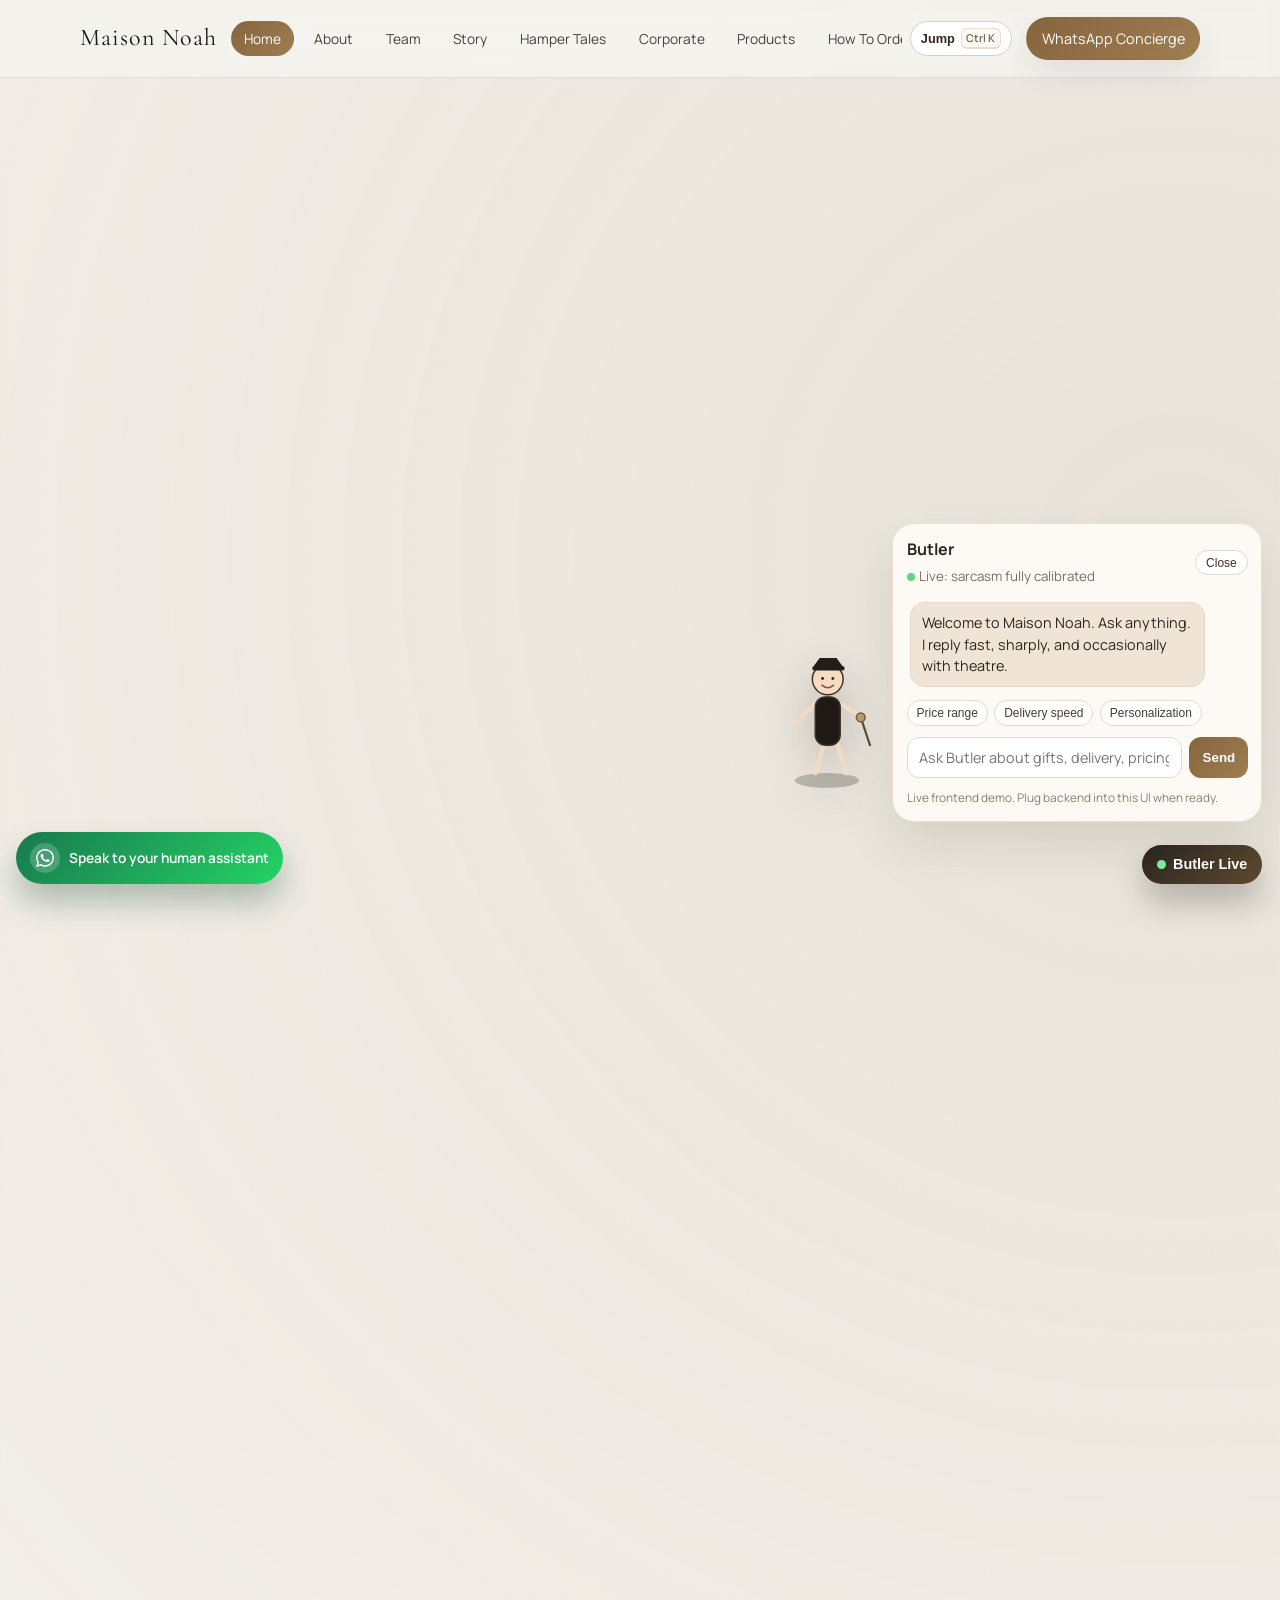
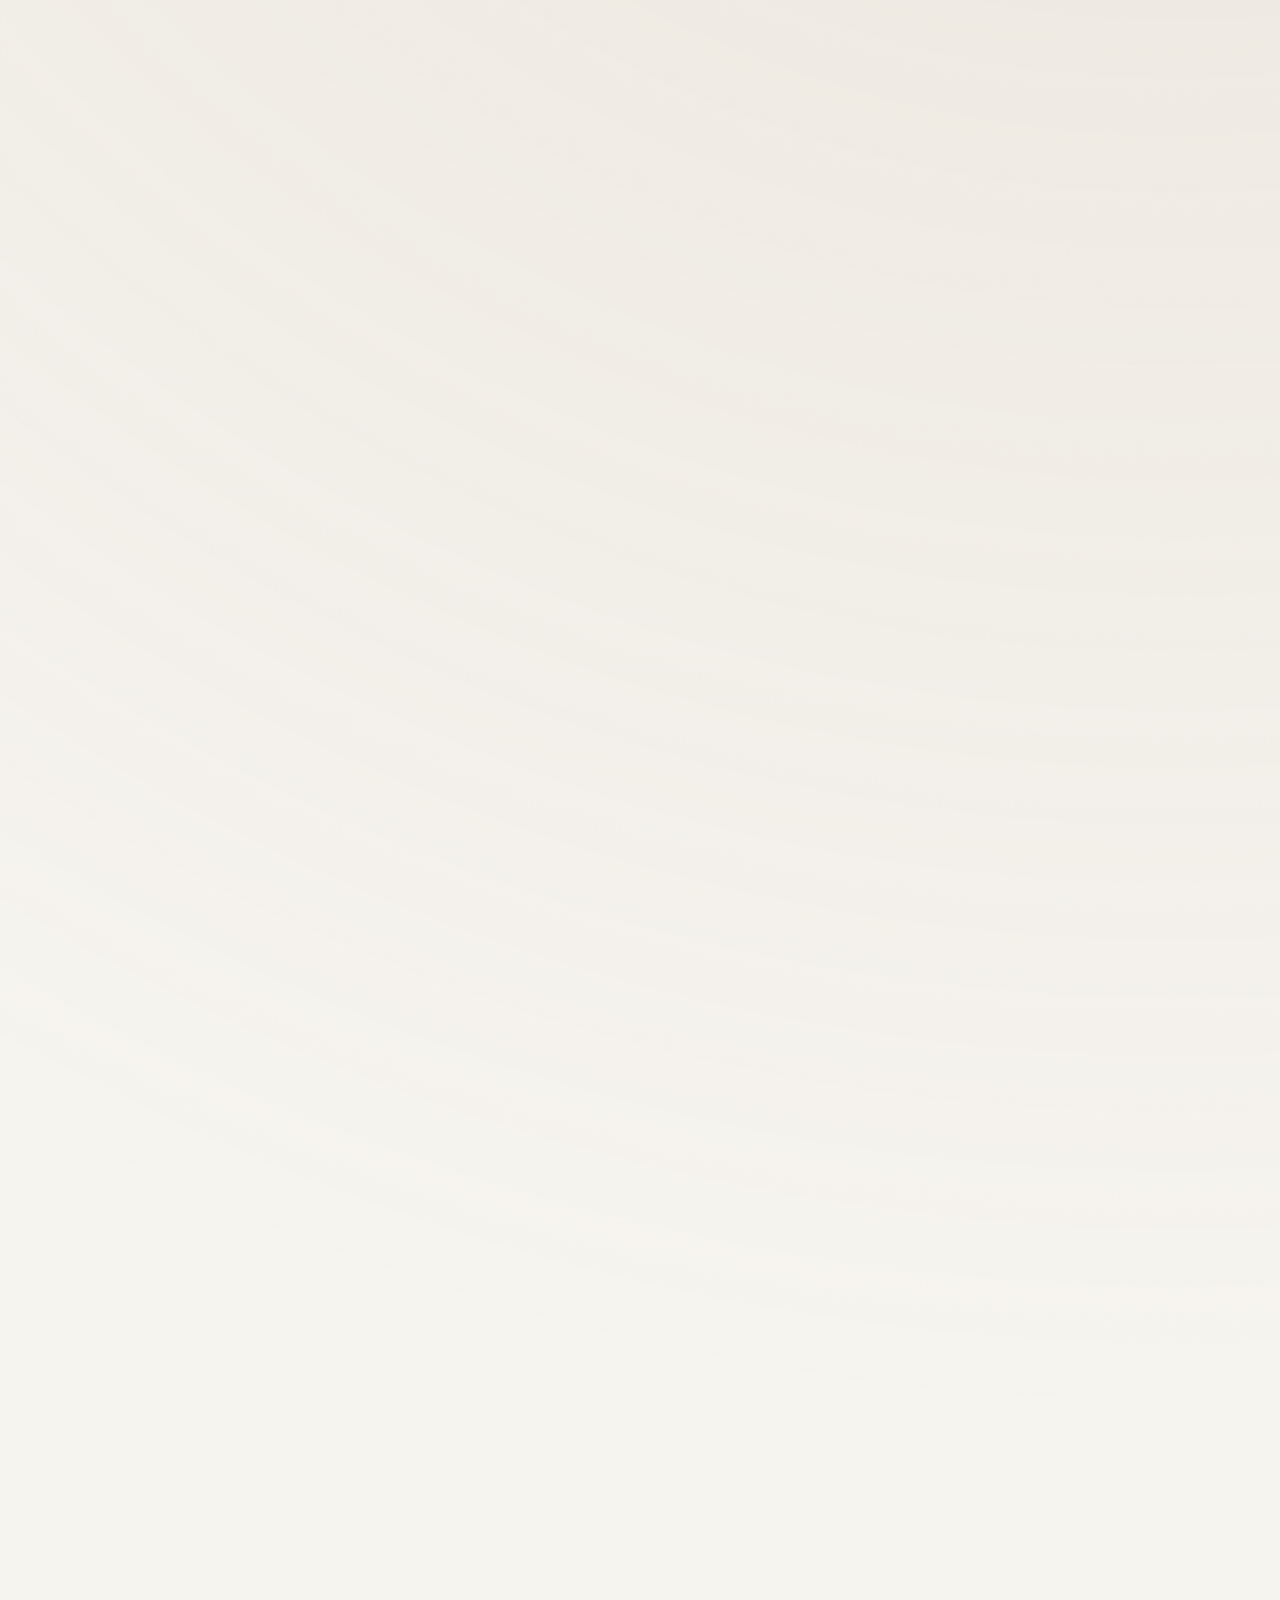
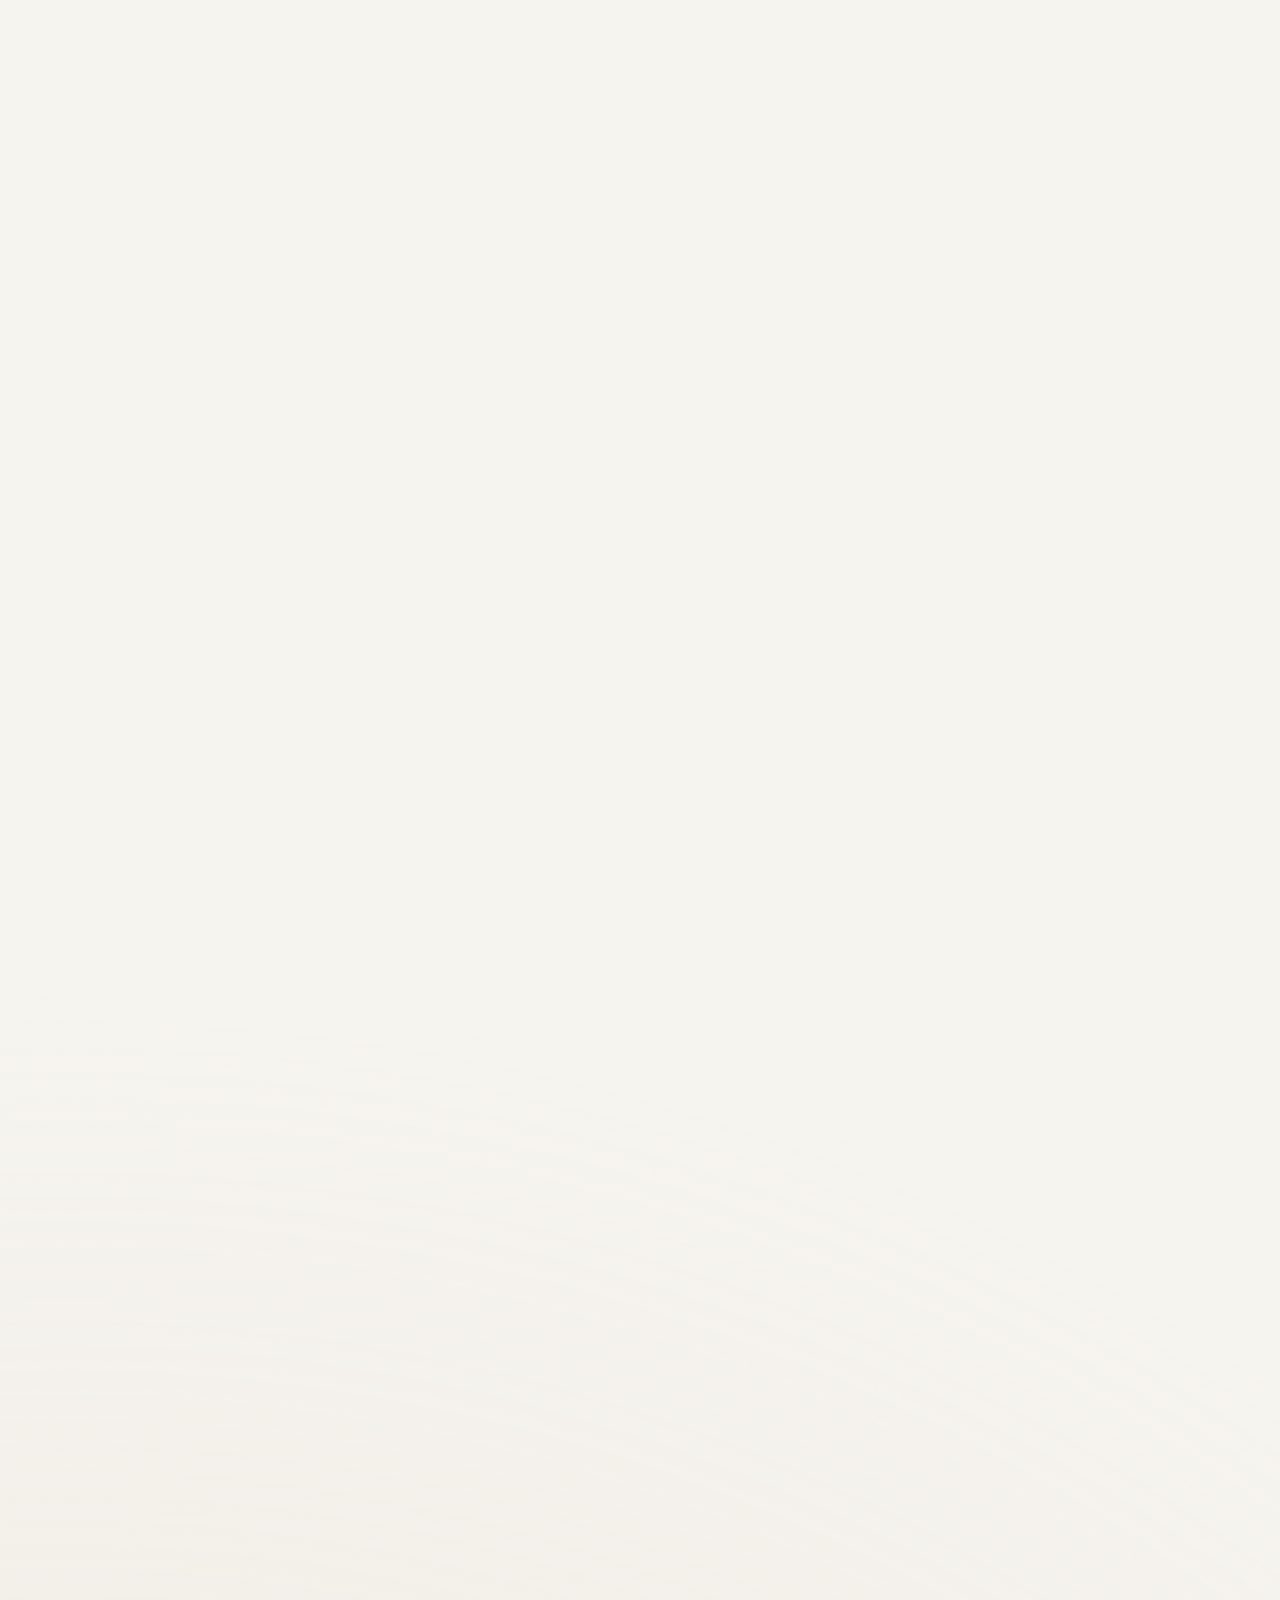
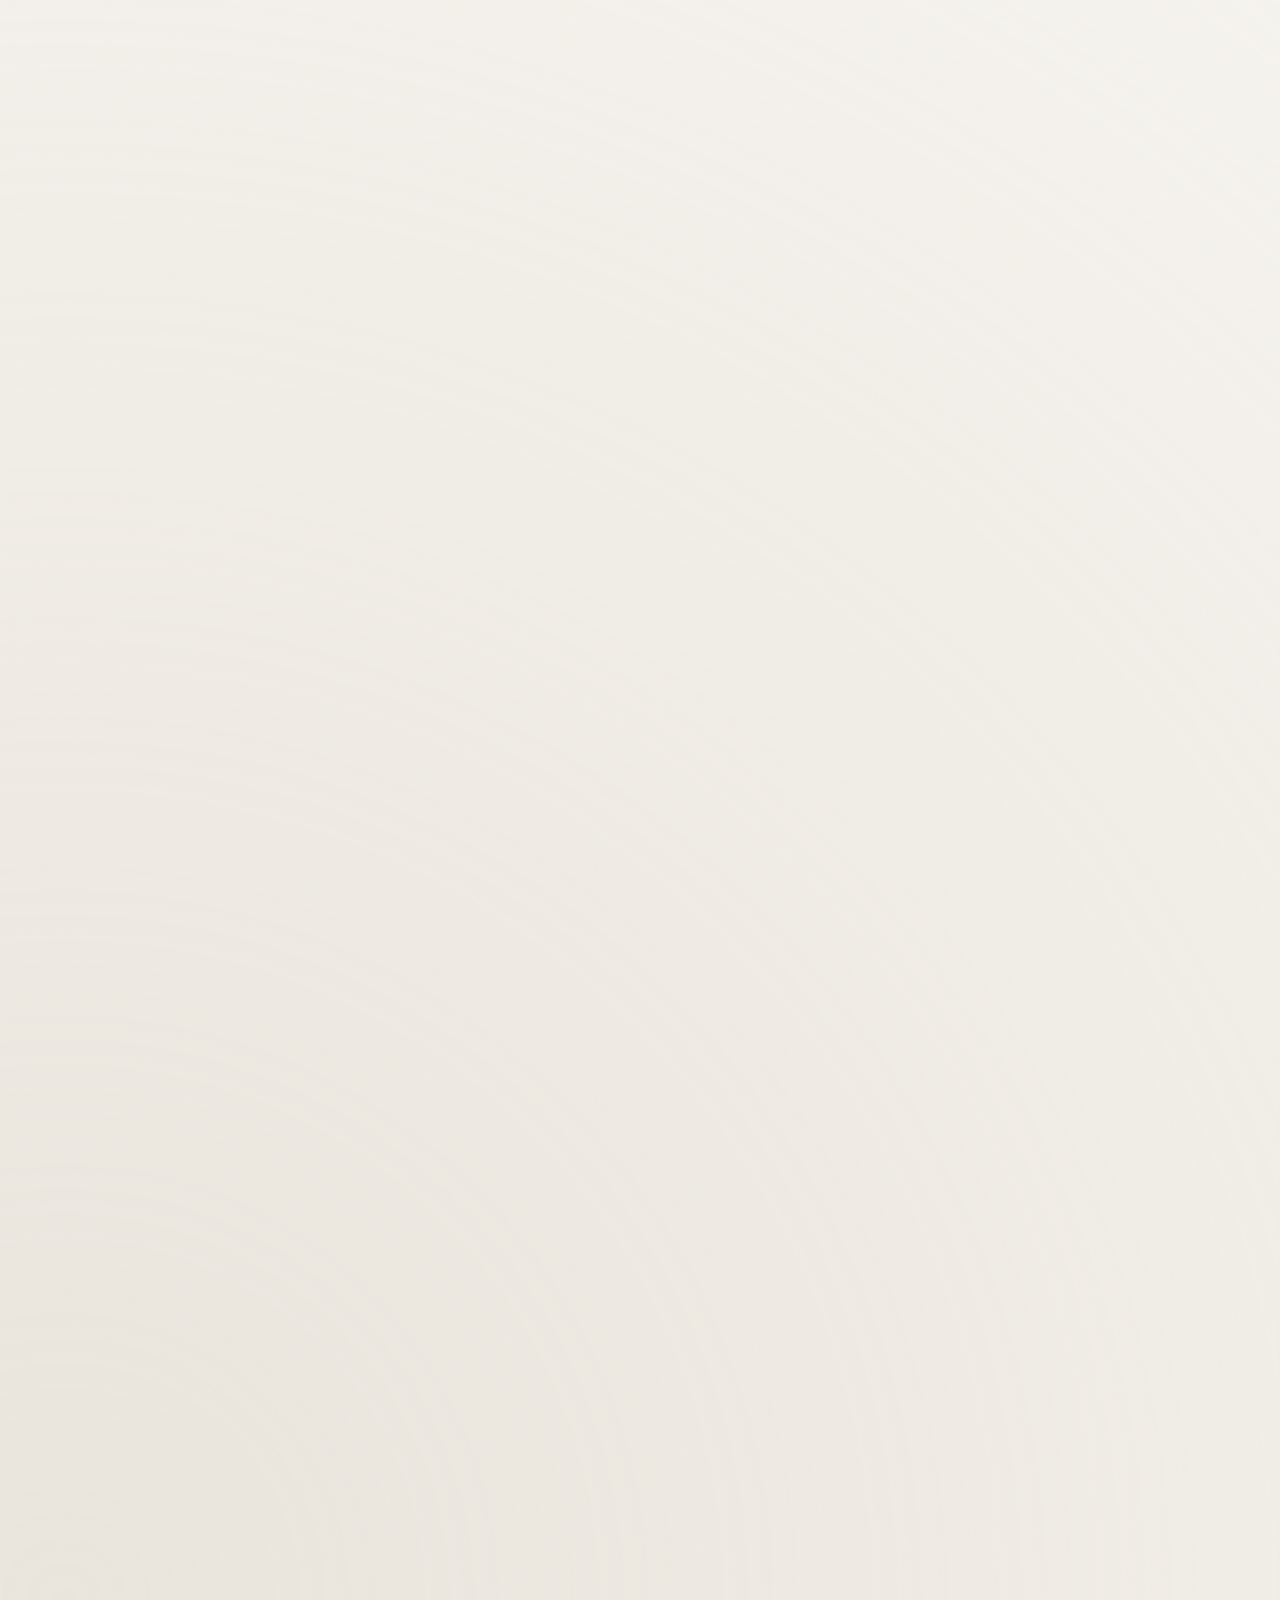
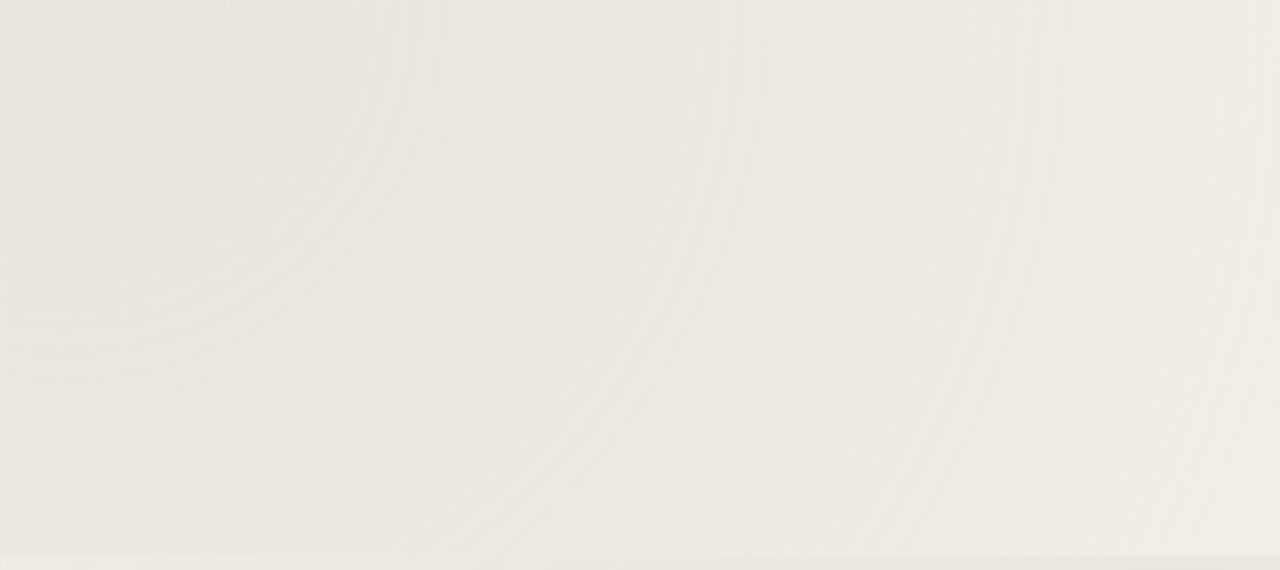
==== commit 6e660712: "Add hamburger menu for mobile navigation" ====
--- a/docs/index.html
+++ b/docs/index.html
@@ -68,7 +68,12 @@
     <header class="site-header">
       <div class="header-shell">
         <a class="brand" href="#top" aria-label="Maison Noah home">Maison Noah</a>
-        <nav class="smart-nav" aria-label="Quick section navigation">
+        <button class="mobile-menu-toggle" id="mobileMenuToggle" type="button" aria-label="Toggle menu" aria-expanded="false">
+          <span></span>
+          <span></span>
+          <span></span>
+        </button>
+        <nav class="smart-nav" id="mobileMenu" aria-label="Quick section navigation">
           <div class="smart-nav-track">
             <a class="smart-link active" href="#home" data-section="home">Home</a>
             <a class="smart-link" href="#about" data-section="about">About</a>
@@ -870,6 +875,33 @@
       updateProgress();
       window.addEventListener("scroll", updateProgress, { passive: true });
       window.addEventListener("resize", updateProgress);
+
+      // Mobile menu toggle
+      const menuToggle = document.getElementById("mobileMenuToggle");
+      const mobileMenu = document.getElementById("mobileMenu");
+      const navLinks = document.querySelectorAll(".smart-link");
+
+      menuToggle.addEventListener("click", () => {
+        const isOpen = menuToggle.getAttribute("aria-expanded") === "true";
+        menuToggle.setAttribute("aria-expanded", !isOpen);
+        mobileMenu.classList.toggle("open");
+      });
+
+      // Close menu when link is clicked
+      navLinks.forEach((link) => {
+        link.addEventListener("click", () => {
+          menuToggle.setAttribute("aria-expanded", "false");
+          mobileMenu.classList.remove("open");
+        });
+      });
+
+      // Close menu when clicking outside
+      document.addEventListener("click", (e) => {
+        if (!e.target.closest(".site-header")) {
+          menuToggle.setAttribute("aria-expanded", "false");
+          mobileMenu.classList.remove("open");
+        }
+      });
     </script>
   </body>
 </html>
--- a/docs/styles.css
+++ b/docs/styles.css
@@ -1547,21 +1547,255 @@
   }
 }
 
+/* Hamburger menu styles */
+.mobile-menu-toggle {
+  display: none;
+  flex-direction: column;
+  background: none;
+  border: none;
+  cursor: pointer;
+  padding: 0;
+  z-index: 32;
+}
+
+.mobile-menu-toggle span {
+  width: 24px;
+  height: 2.5px;
+  background: var(--text);
+  border-radius: 2px;
+  transition: all 300ms ease;
+  margin: 4px 0;
+}
+
+.mobile-menu-toggle[aria-expanded="true"] span:nth-child(1) {
+  transform: rotate(45deg) translate(8px, 8px);
+}
+
+.mobile-menu-toggle[aria-expanded="true"] span:nth-child(2) {
+  opacity: 0;
+}
+
+.mobile-menu-toggle[aria-expanded="true"] span:nth-child(3) {
+  transform: rotate(-45deg) translate(7px, -7px);
+}
+
+/* Mobile-first responsive styles */
+@media (max-width: 719px) {
+  .mobile-menu-toggle {
+    display: flex;
+  }
+
+  .site-header {
+    padding: 0.5rem 0;
+  }
+
+  .header-shell {
+    gap: 0.3rem;
+  }
+
+  .smart-nav {
+    position: fixed;
+    top: 56px;
+    left: 0;
+    right: 0;
+    background: var(--surface);
+    border: none;
+    border-radius: 0;
+    border-top: 1px solid var(--line);
+    padding: 0;
+    gap: 0;
+    flex-direction: column;
+    max-height: 0;
+    overflow: hidden;
+    transition: max-height 300ms ease;
+    z-index: 30;
+    box-shadow: 0 8px 16px rgba(0, 0, 0, 0.1);
+  }
+
+  .smart-nav.open {
+    max-height: 60vh;
+    overflow-y: auto;
+  }
+
+  .smart-nav-track {
+    flex-direction: column;
+    gap: 0;
+    width: 100%;
+  }
+
+  .smart-link {
+    font-size: 0.9rem;
+    padding: 0.75rem 1rem;
+    border-radius: 0;
+    display: block;
+    width: 100%;
+    text-align: left;
+    border: none;
+    border-bottom: 1px solid var(--line);
+  }
+
+  .smart-link:hover {
+    background: var(--bg);
+  }
+
+  .smart-link.active {
+    background: linear-gradient(135deg, var(--accent-strong), var(--accent));
+    color: #fff;
+  }
+
+  .quick-jump-trigger {
+    display: none;
+  }
+
+  .quick-jump-trigger kbd {
+    display: none;
+  }
+
+  .header-cta {
+    font-size: 0.75rem;
+    padding: 0.4rem 0.8rem;
+  }
+
+  /* Butler responsive adjustments */
+  .butler-launcher {
+    right: 0.6rem;
+    bottom: 4.8rem;
+    padding: 0.6rem 0.8rem;
+    font-size: 0.8rem;
+    z-index: 31;
+    display: inline-flex;
+    visibility: visible;
+    opacity: 1;
+  }
+
+  .butler-launcher.nudge {
+    animation: butlerNudge 760ms ease;
+  }
+
+  .butler-live-dot {
+    width: 8px;
+    height: 8px;
+    animation: butlerPulse 1.6s infinite;
+  }
+
+  .butler-window {
+    right: 0.6rem;
+    bottom: 8.8rem;
+    width: min(350px, calc(100vw - 1.2rem));
+    max-height: 55vh;
+    z-index: 31;
+    opacity: 0;
+    transform: translateY(10px) scale(0.98);
+    pointer-events: none;
+  }
+
+  .butler-window.open {
+    opacity: 1;
+    transform: translateY(0) scale(1);
+    pointer-events: auto;
+  }
+
+  .butler-msg {
+    max-width: 90%;
+    font-size: 0.85rem;
+    padding: 0.48rem 0.6rem;
+  }
+
+  .butler-head p {
+    font-size: 0.95rem;
+  }
+
+  .butler-close {
+    font-size: 0.7rem;
+    padding: 0.25rem 0.55rem;
+  }
+
+  .butler-prompt {
+    font-size: 0.75rem;
+    padding: 0.4rem 0.6rem;
+  }
+
+  /* Ensure animations still work */
+  .butler-msg {
+    animation: butlerMessageIn 260ms ease;
+  }
+
+  button {
+    min-height: 44px;
+  }
+
+  section {
+    padding: 1.5rem 1rem;
+  }
+
+  h1 {
+    font-size: clamp(24px, 6vw, 36px);
+  }
+
+  h2 {
+    font-size: clamp(20px, 5vw, 32px);
+  }
+}
+
 @media (min-width: 720px) {
+  .mobile-menu-toggle {
+    display: none;
+  }
+
   .site-header {
     padding: 0.85rem 0;
   }
 
   .smart-nav {
+    position: static;
     padding: 0.45rem;
+    gap: 0.5rem;
+    max-height: none;
+    overflow: visible;
+    background: none;
+    border: none;
+    border-top: none;
+    box-shadow: none;
+    transition: none;
+    flex-direction: row;
+  }
+
+  .smart-nav.open {
+    max-height: none;
+  }
+
+  .smart-nav-track {
+    gap: 0.4rem;
+    flex-direction: row;
+  }
+
+  .smart-link {
+    font-size: 0.86rem;
+    padding: 0.38rem 0.76rem;
+    border: 1px solid transparent;
+    border-radius: 999px;
+    display: inline-block;
+    width: auto;
+    text-align: center;
+    border-bottom: none;
+  }
+
+  .smart-link:hover {
+    background: transparent;
+    border-color: #dac9af;
+  }
+
+  .smart-link.active {
+    background: linear-gradient(135deg, var(--accent-strong), var(--accent));
+    border-color: transparent;
+  }
+
+  .quick-jump-trigger {
+    display: inline-flex;
   }
 
   .brand {
     font-size: 1.5rem;
-  }
-
-  .smart-link {
-    font-size: 0.86rem;
   }
 
   .header-cta {
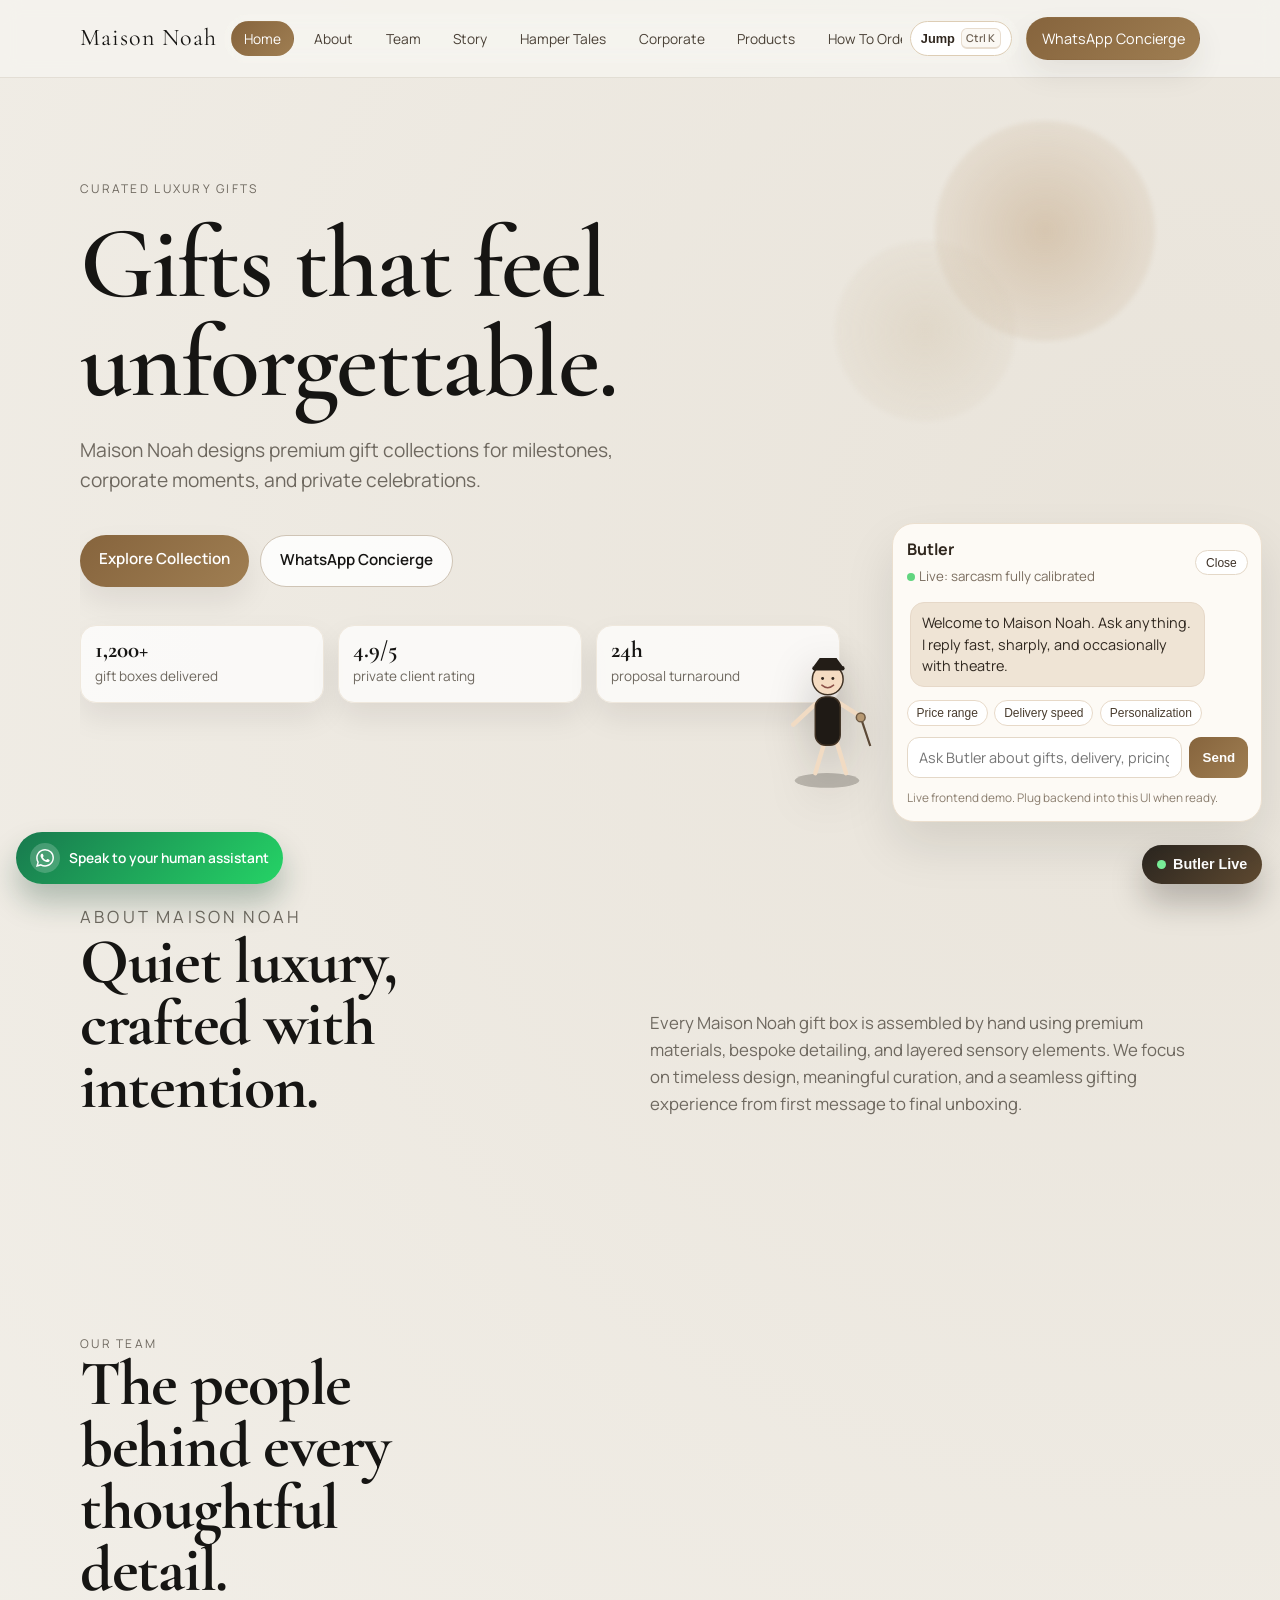
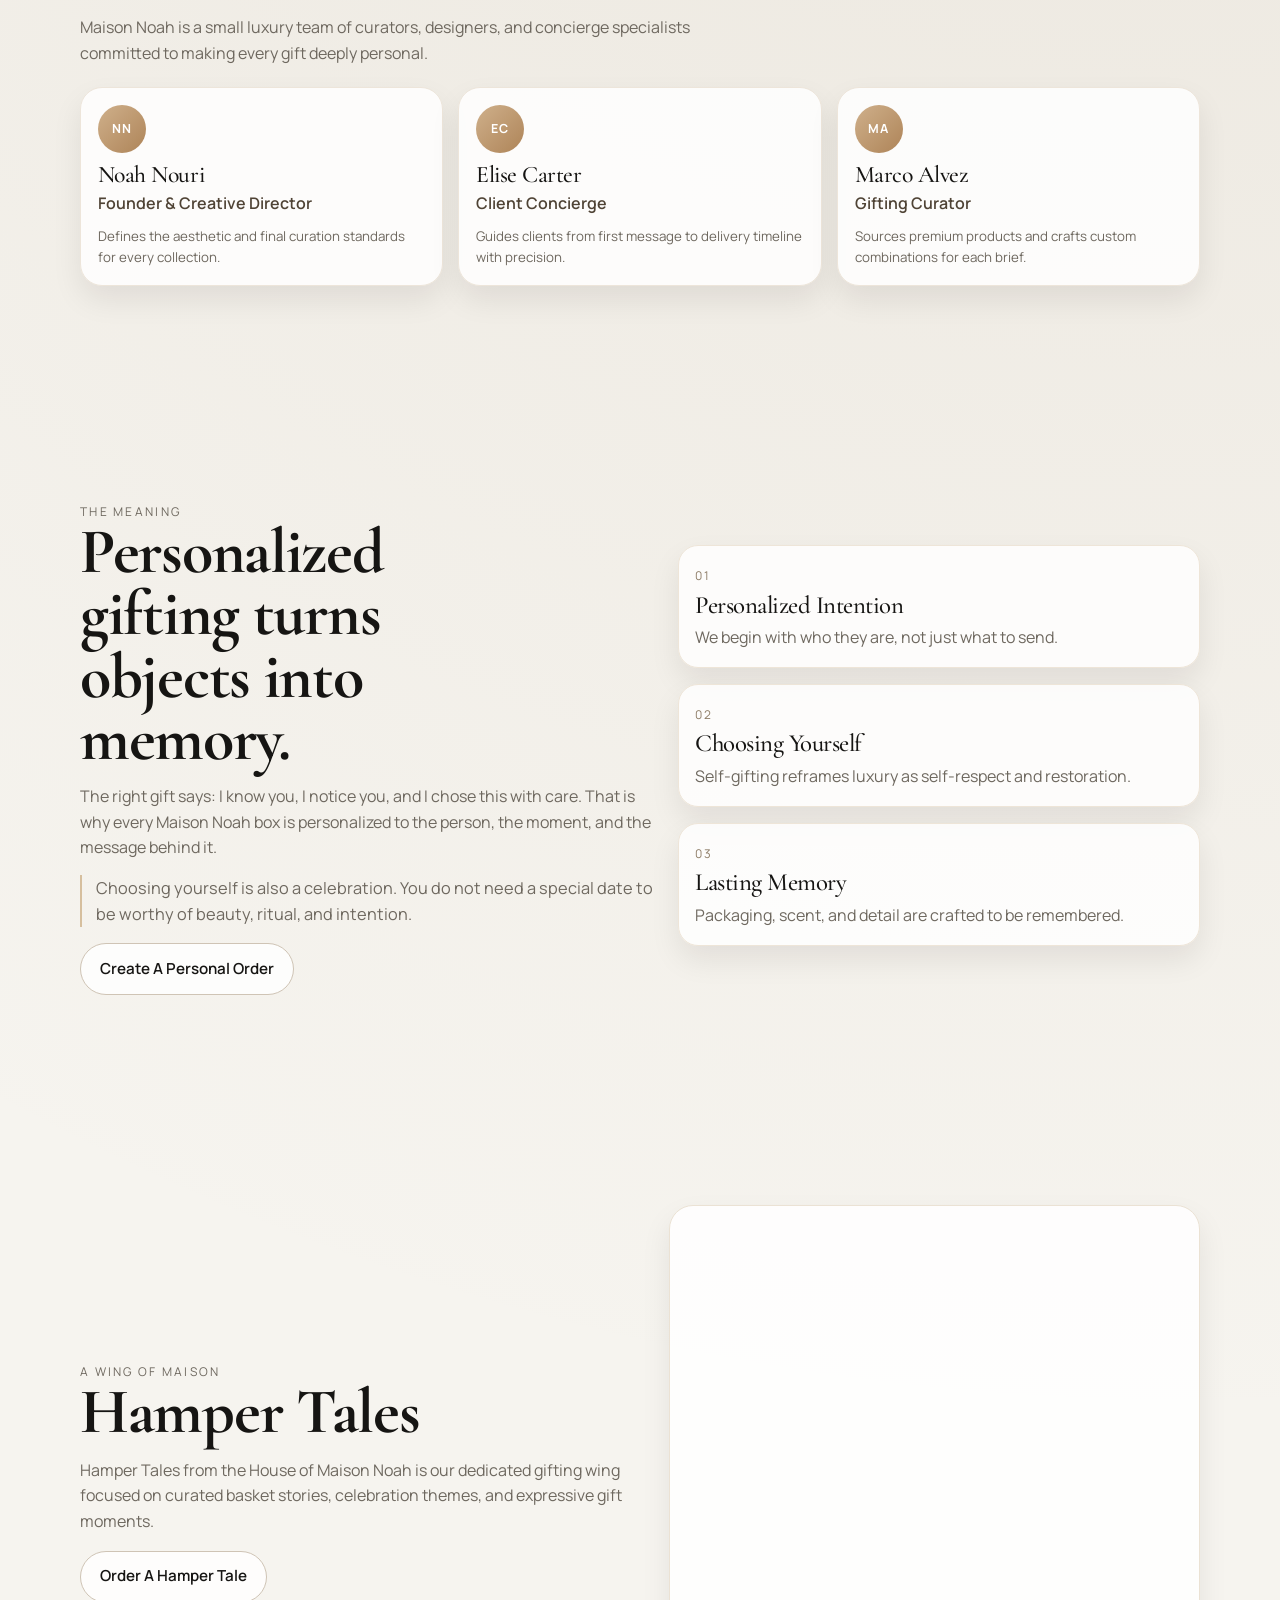
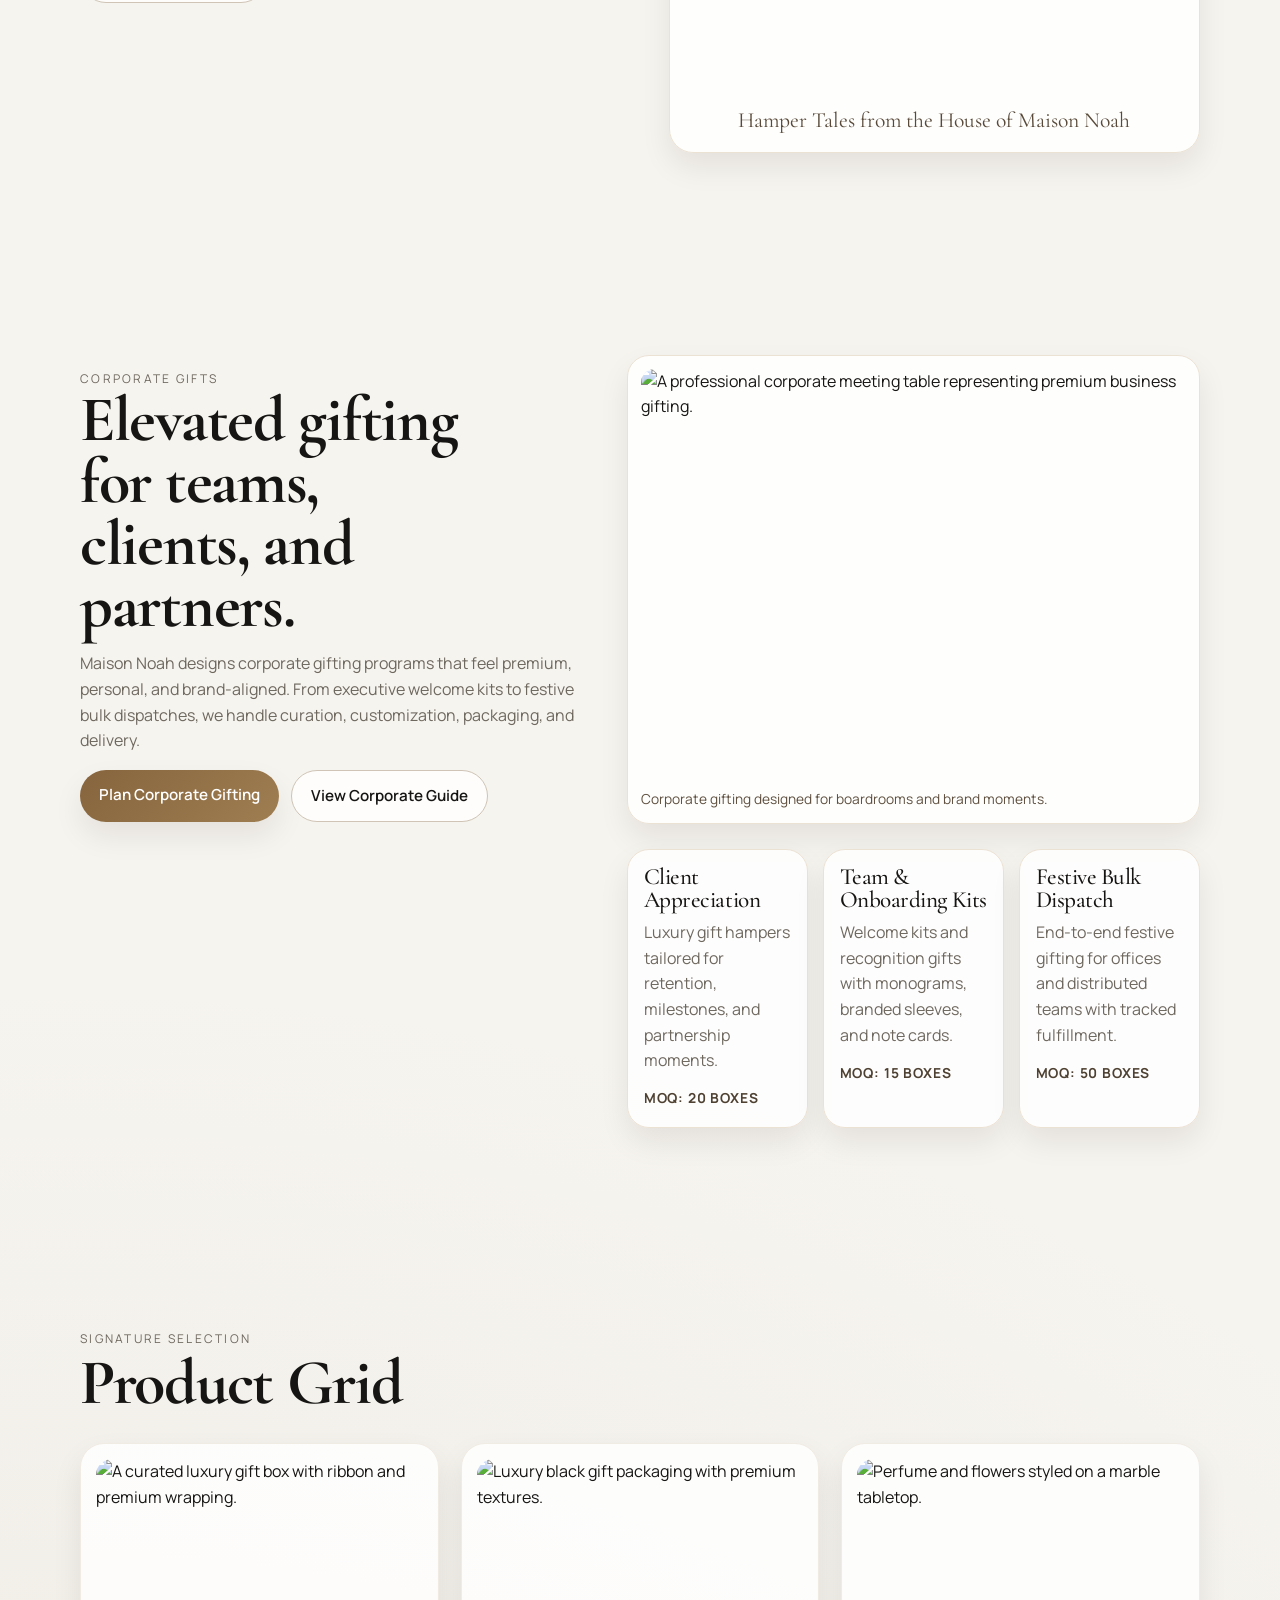
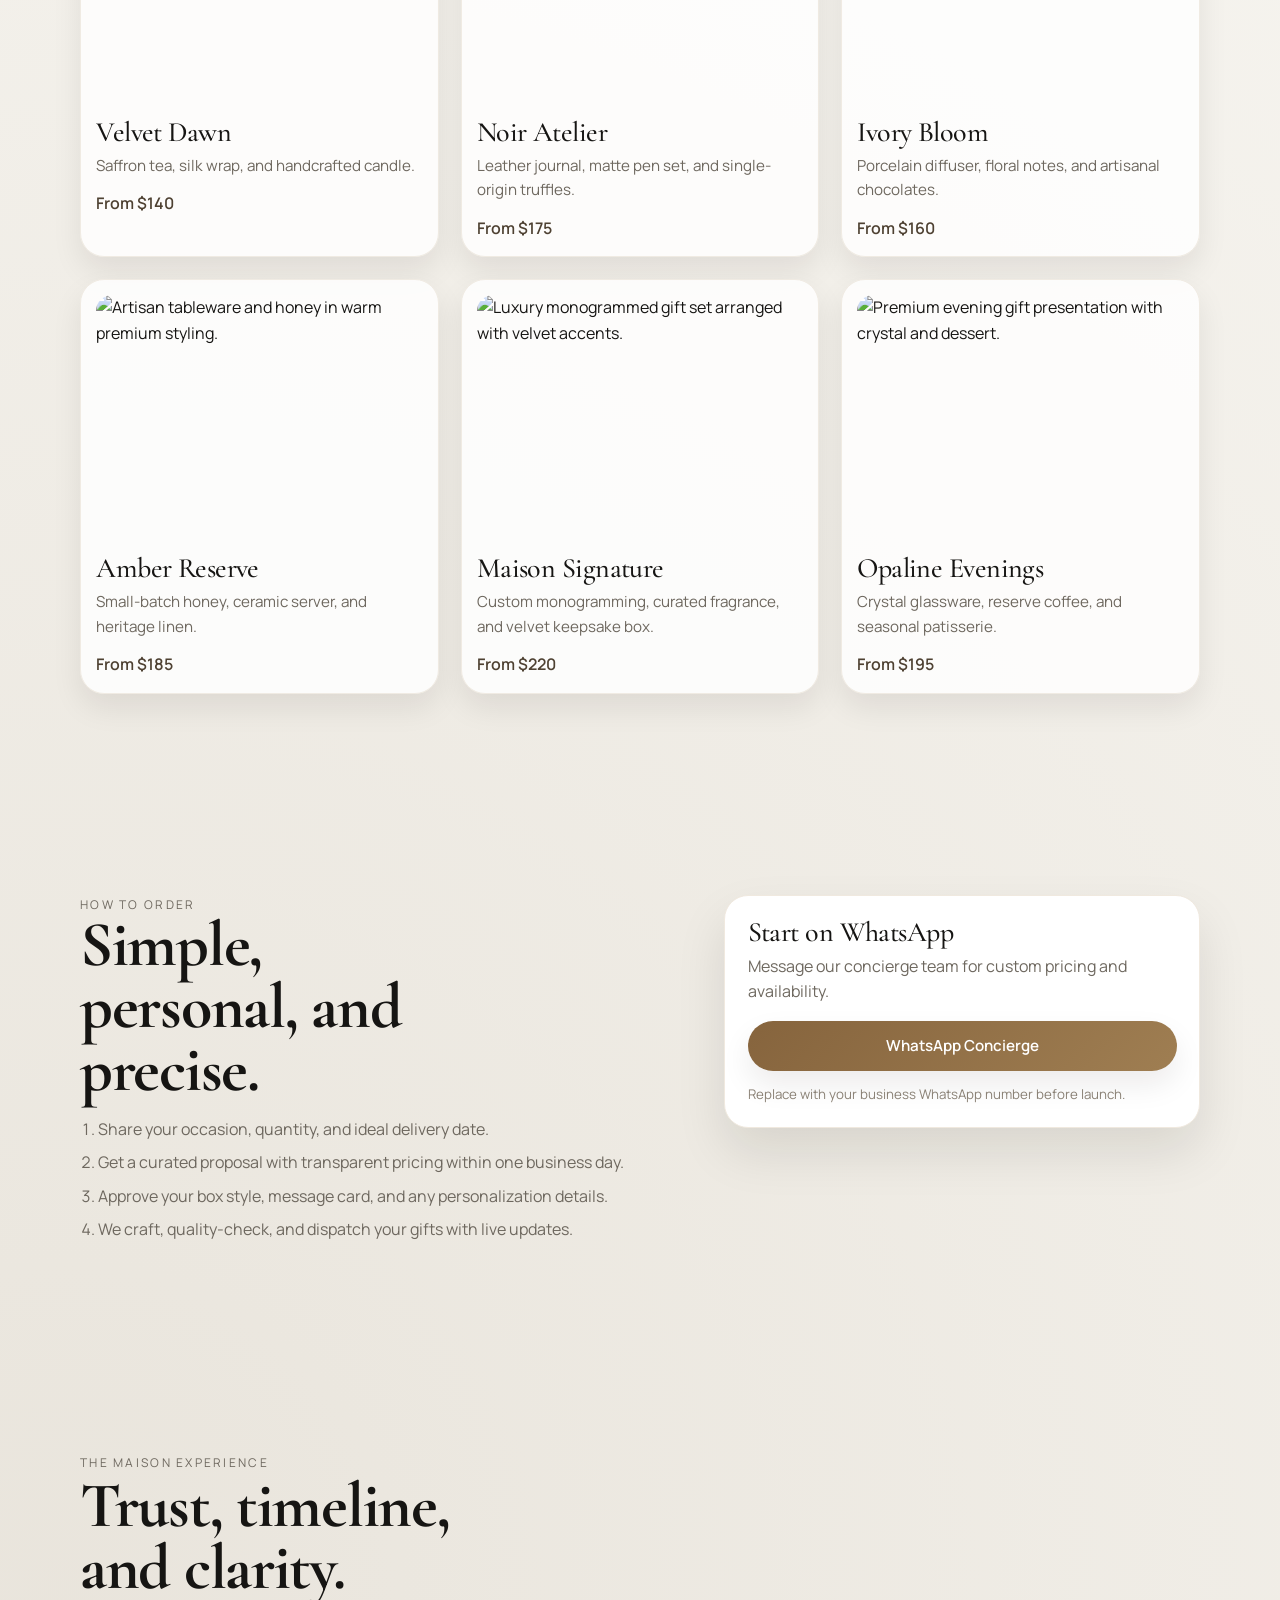
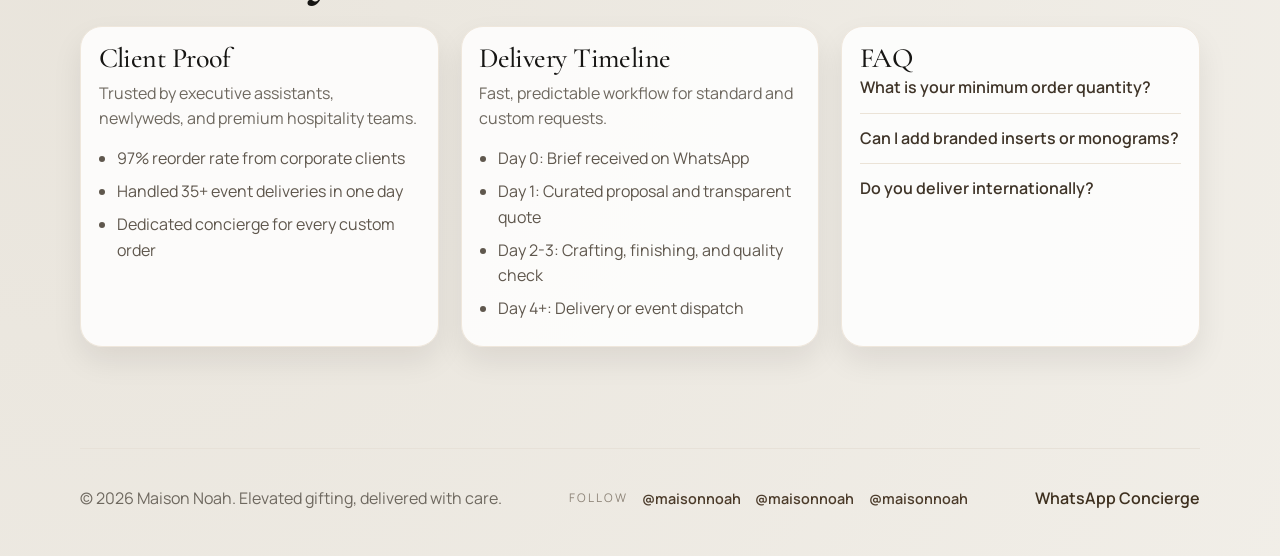
==== commit 27597a64: "Fix duplicate navLinks variable declaration" ====
--- a/docs/index.html
+++ b/docs/index.html
@@ -879,29 +879,30 @@
       // Mobile menu toggle
       const menuToggle = document.getElementById("mobileMenuToggle");
       const mobileMenu = document.getElementById("mobileMenu");
-      const navLinks = document.querySelectorAll(".smart-link");
-
-      menuToggle.addEventListener("click", () => {
-        const isOpen = menuToggle.getAttribute("aria-expanded") === "true";
-        menuToggle.setAttribute("aria-expanded", !isOpen);
-        mobileMenu.classList.toggle("open");
-      });
-
-      // Close menu when link is clicked
-      navLinks.forEach((link) => {
-        link.addEventListener("click", () => {
-          menuToggle.setAttribute("aria-expanded", "false");
-          mobileMenu.classList.remove("open");
+
+      if (menuToggle) {
+        menuToggle.addEventListener("click", () => {
+          const isOpen = menuToggle.getAttribute("aria-expanded") === "true";
+          menuToggle.setAttribute("aria-expanded", !isOpen);
+          mobileMenu.classList.toggle("open");
         });
-      });
-
-      // Close menu when clicking outside
-      document.addEventListener("click", (e) => {
-        if (!e.target.closest(".site-header")) {
-          menuToggle.setAttribute("aria-expanded", "false");
-          mobileMenu.classList.remove("open");
-        }
-      });
+
+        // Close menu when link is clicked
+        navLinks.forEach((link) => {
+          link.addEventListener("click", () => {
+            menuToggle.setAttribute("aria-expanded", "false");
+            mobileMenu.classList.remove("open");
+          });
+        });
+
+        // Close menu when clicking outside
+        document.addEventListener("click", (e) => {
+          if (!e.target.closest(".site-header")) {
+            menuToggle.setAttribute("aria-expanded", "false");
+            mobileMenu.classList.remove("open");
+          }
+        });
+      }
     </script>
   </body>
 </html>
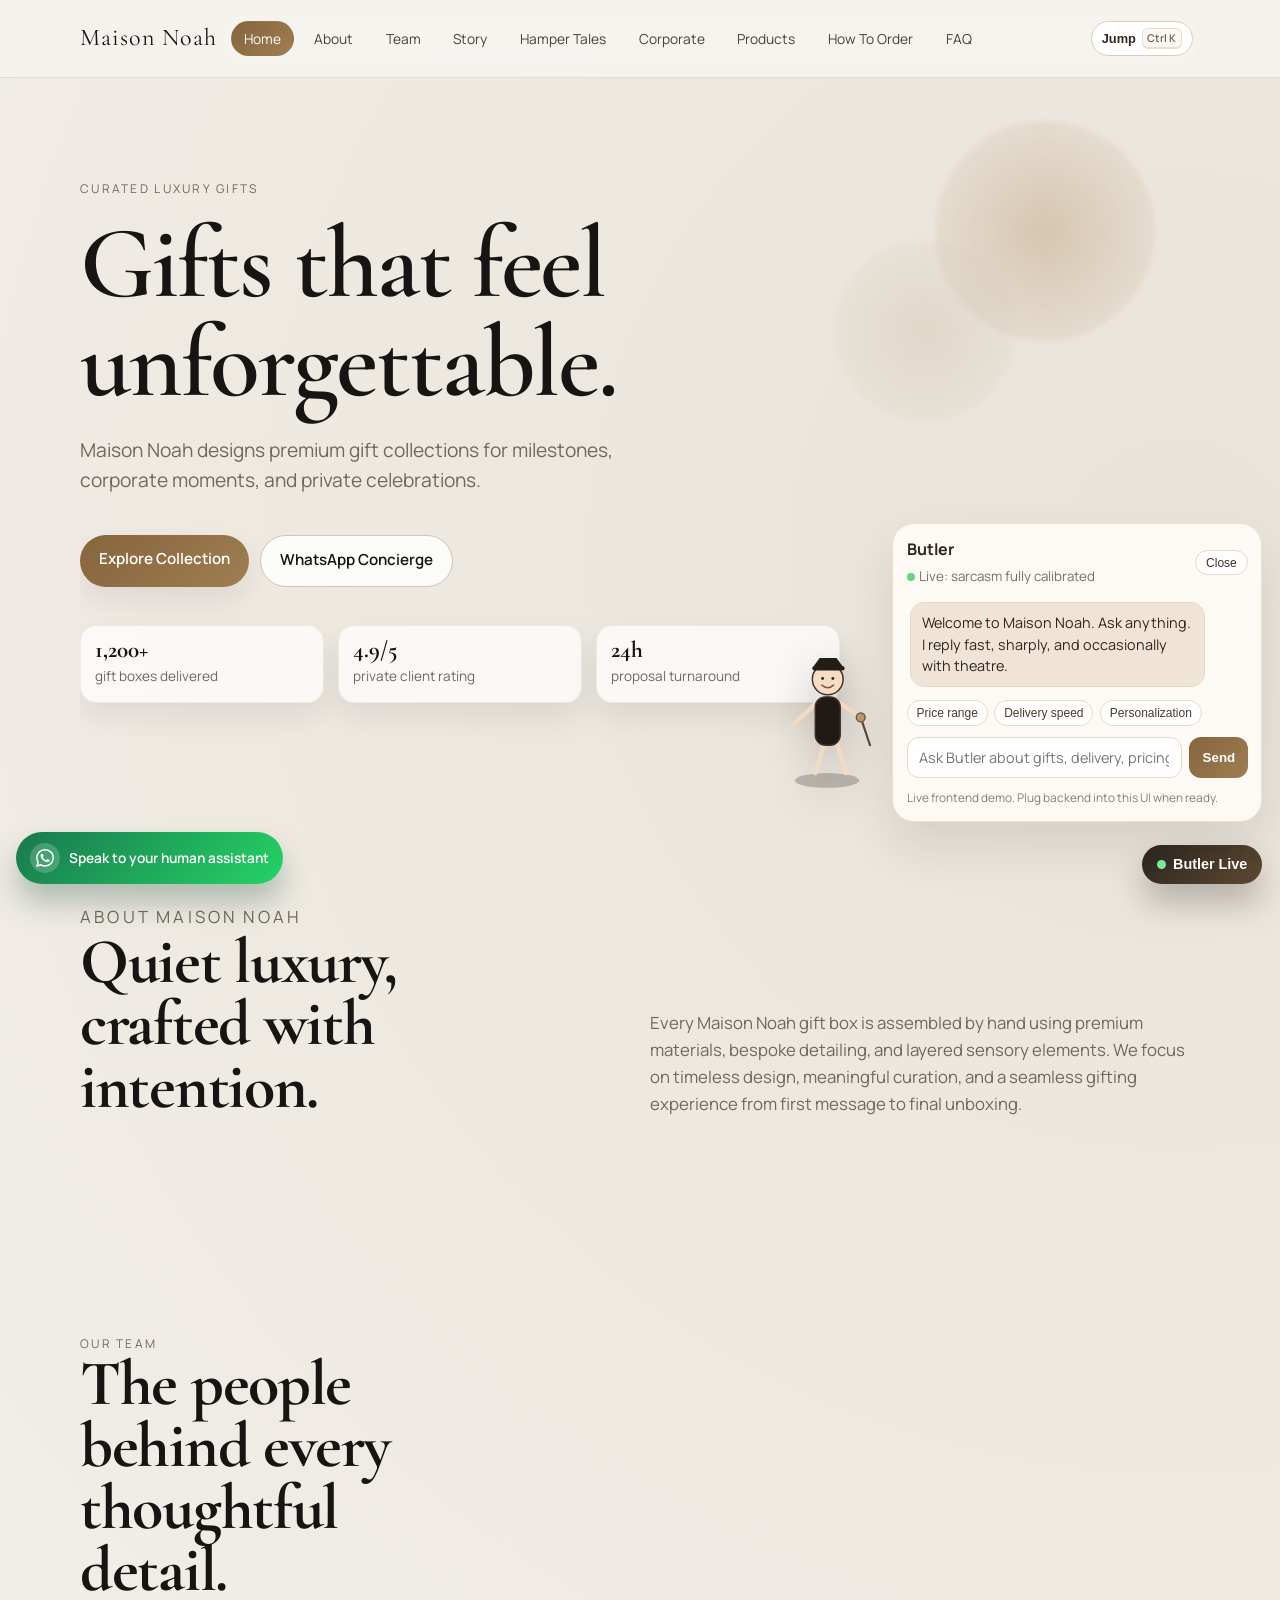
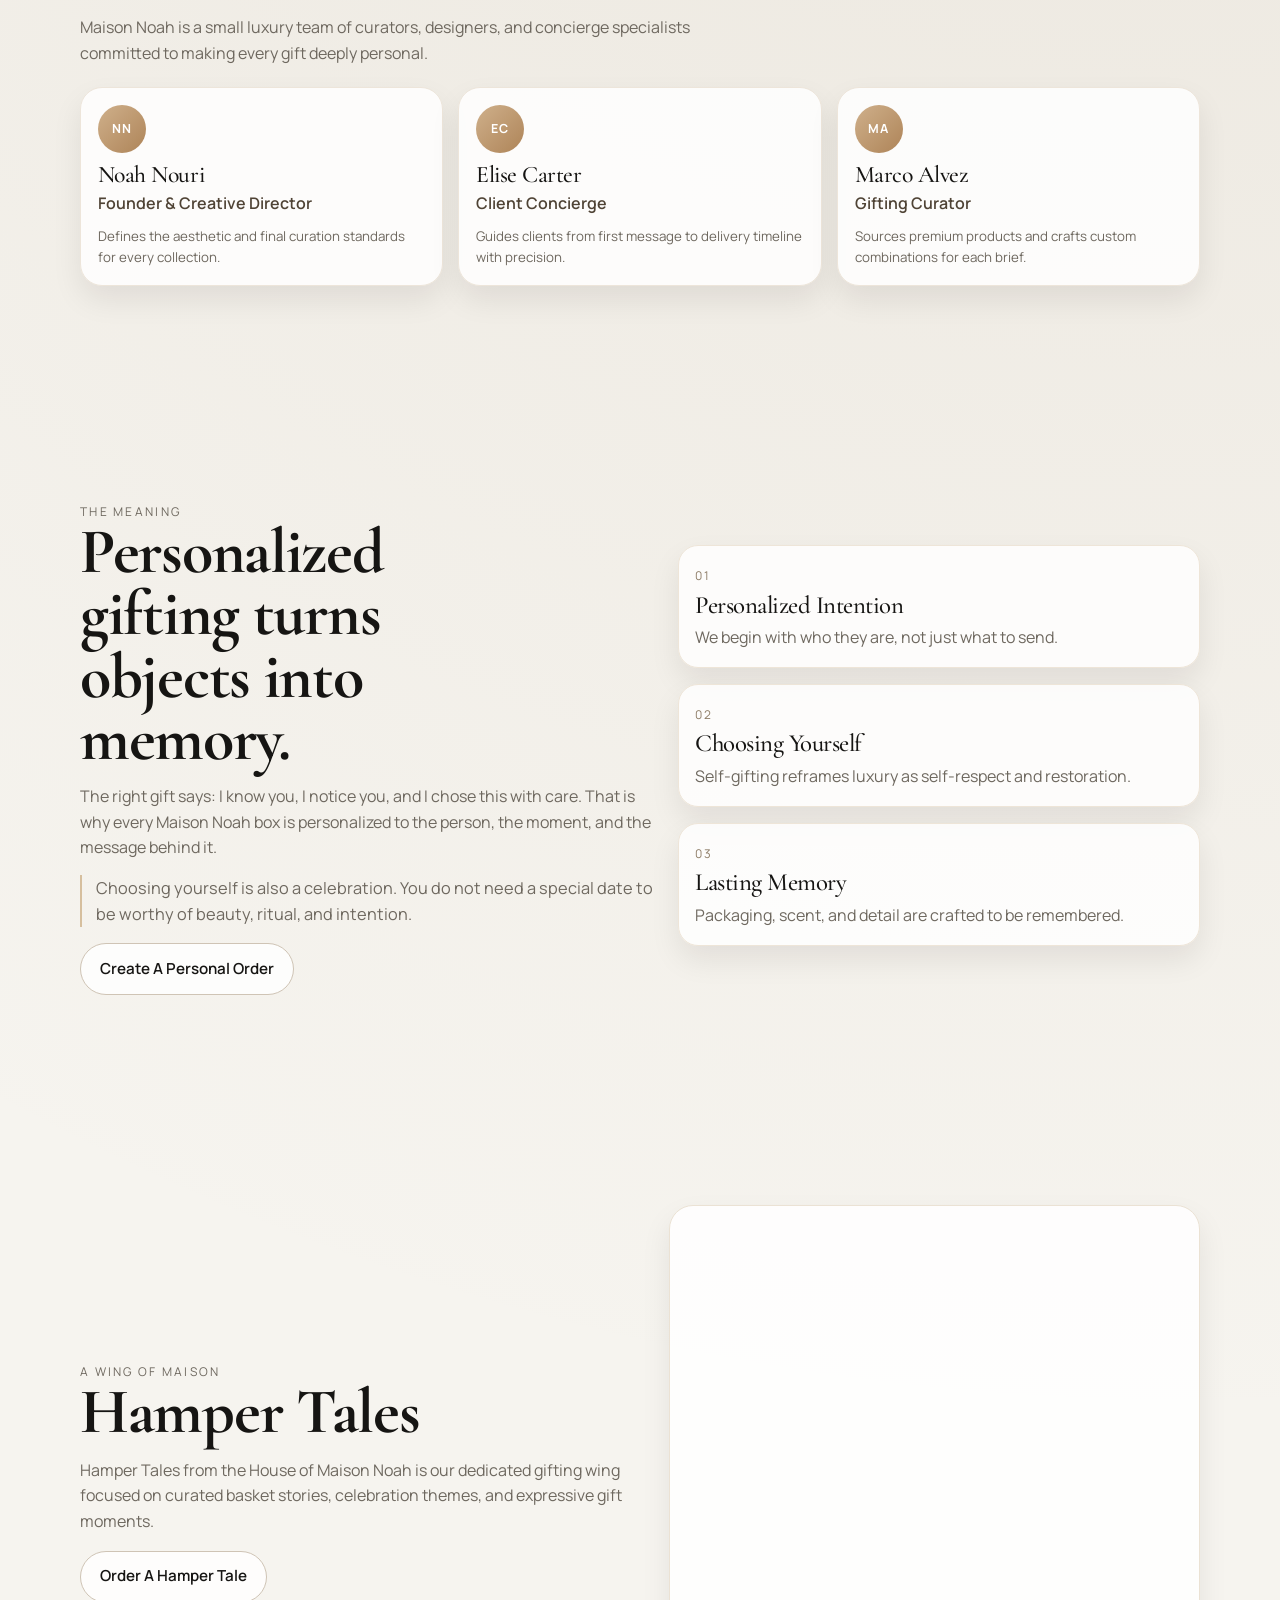
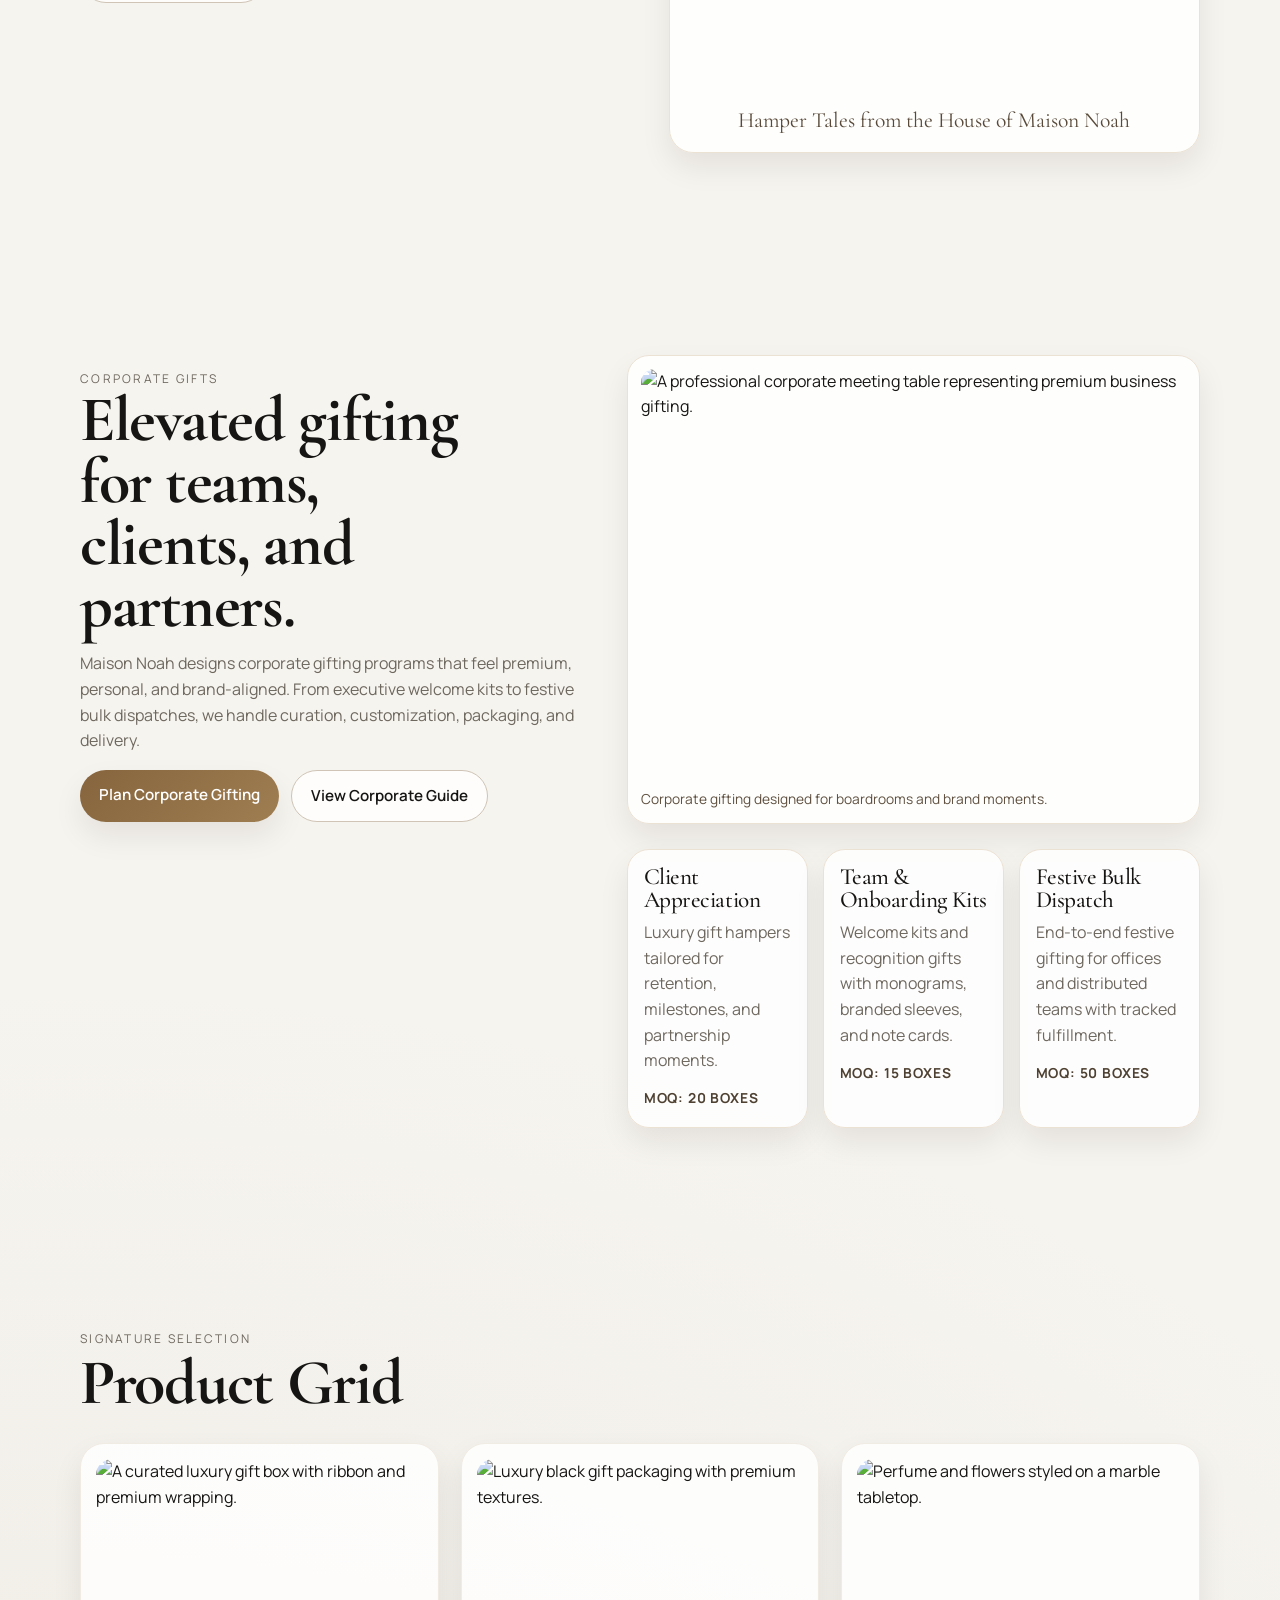
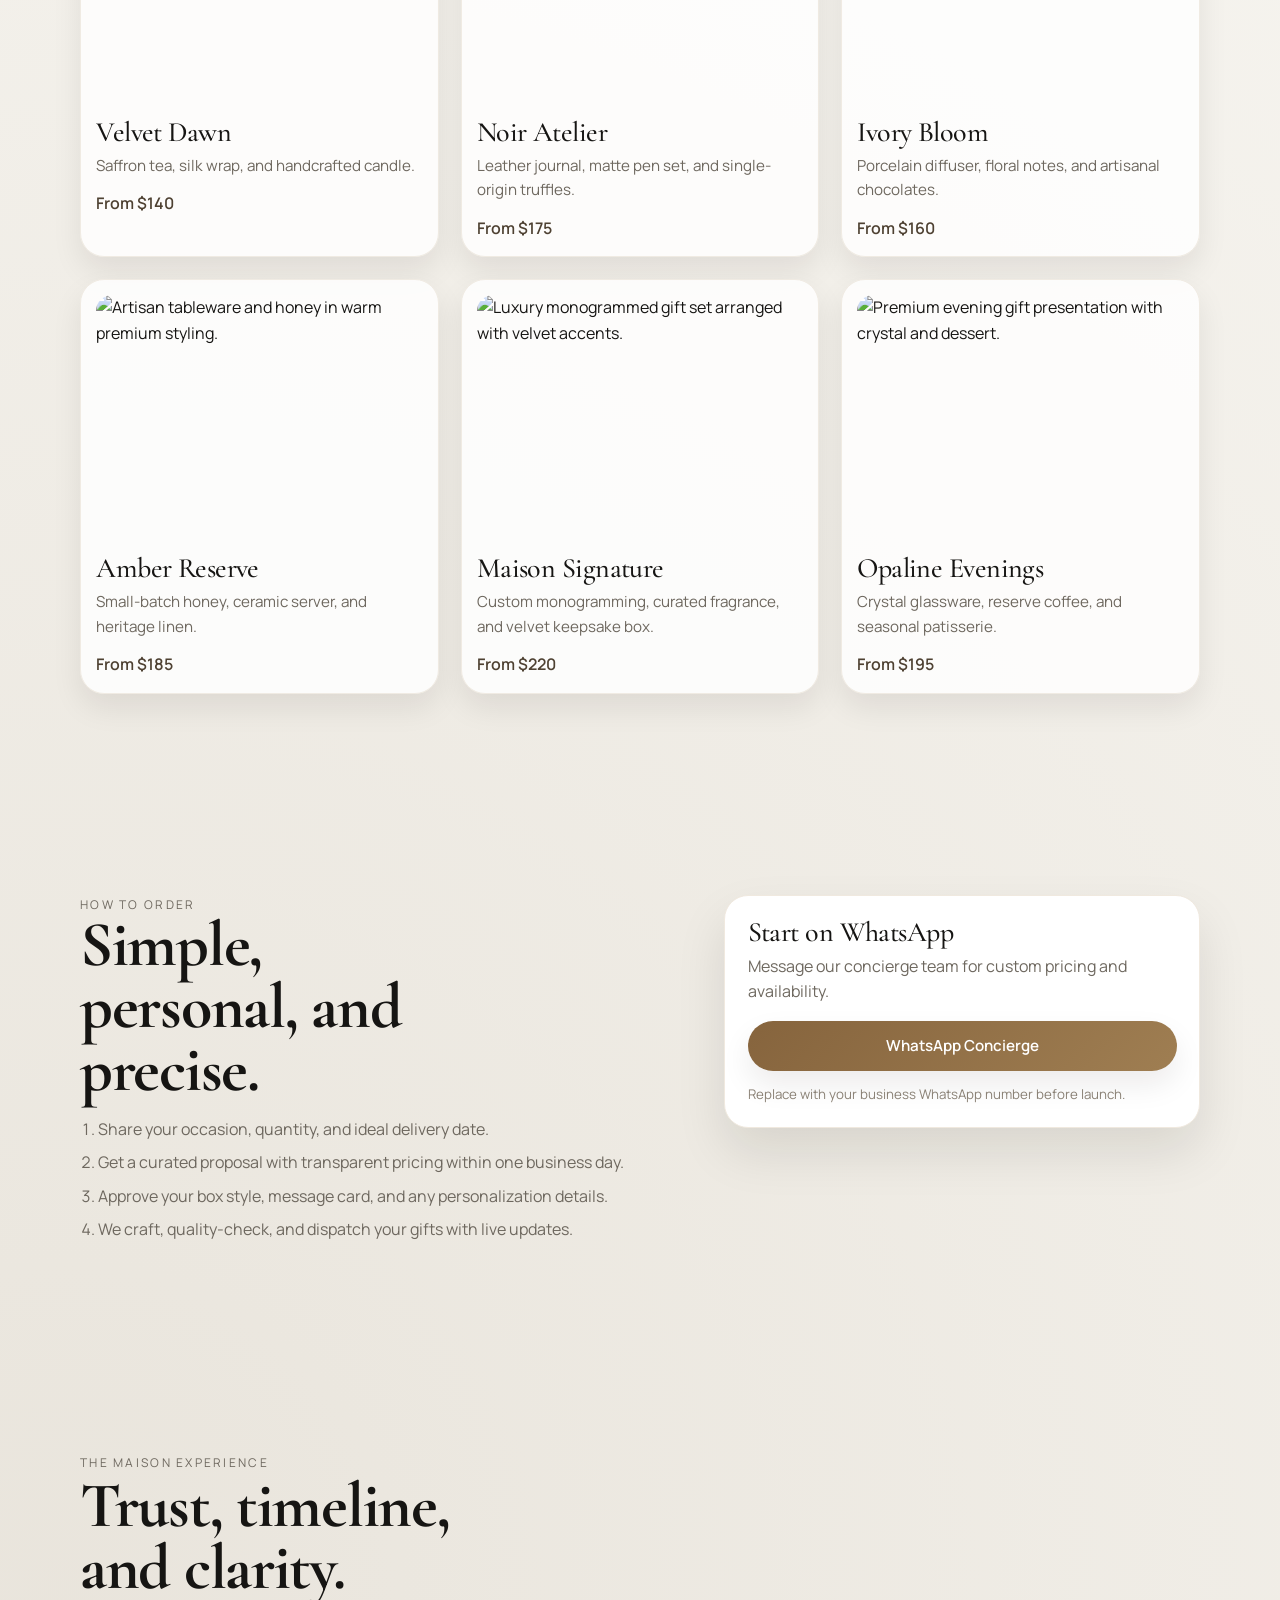
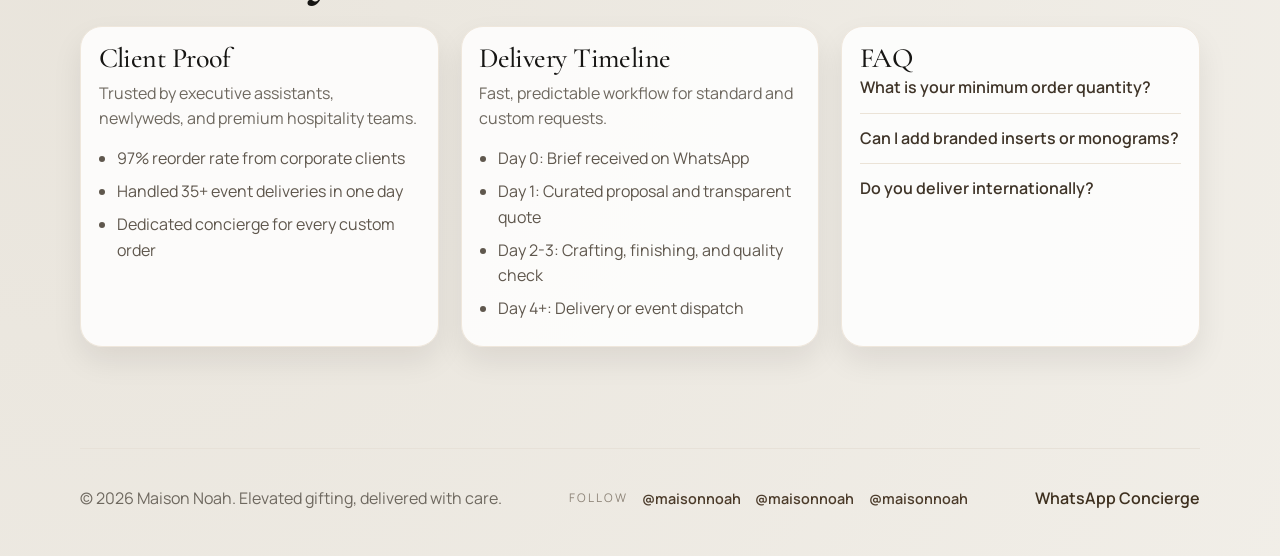
==== commit 24137851: "Remove WhatsApp button from navbar" ====
--- a/docs/index.html
+++ b/docs/index.html
@@ -90,7 +90,6 @@
             <kbd>Ctrl K</kbd>
           </button>
         </nav>
-        <a class="header-cta" href="https://wa.me/919895079689?text=Hello%20Maison%20Noah%2C%20I%20want%20to%20place%20an%20order." target="_blank" rel="noreferrer">WhatsApp Concierge</a>
       </div>
     </header>
 
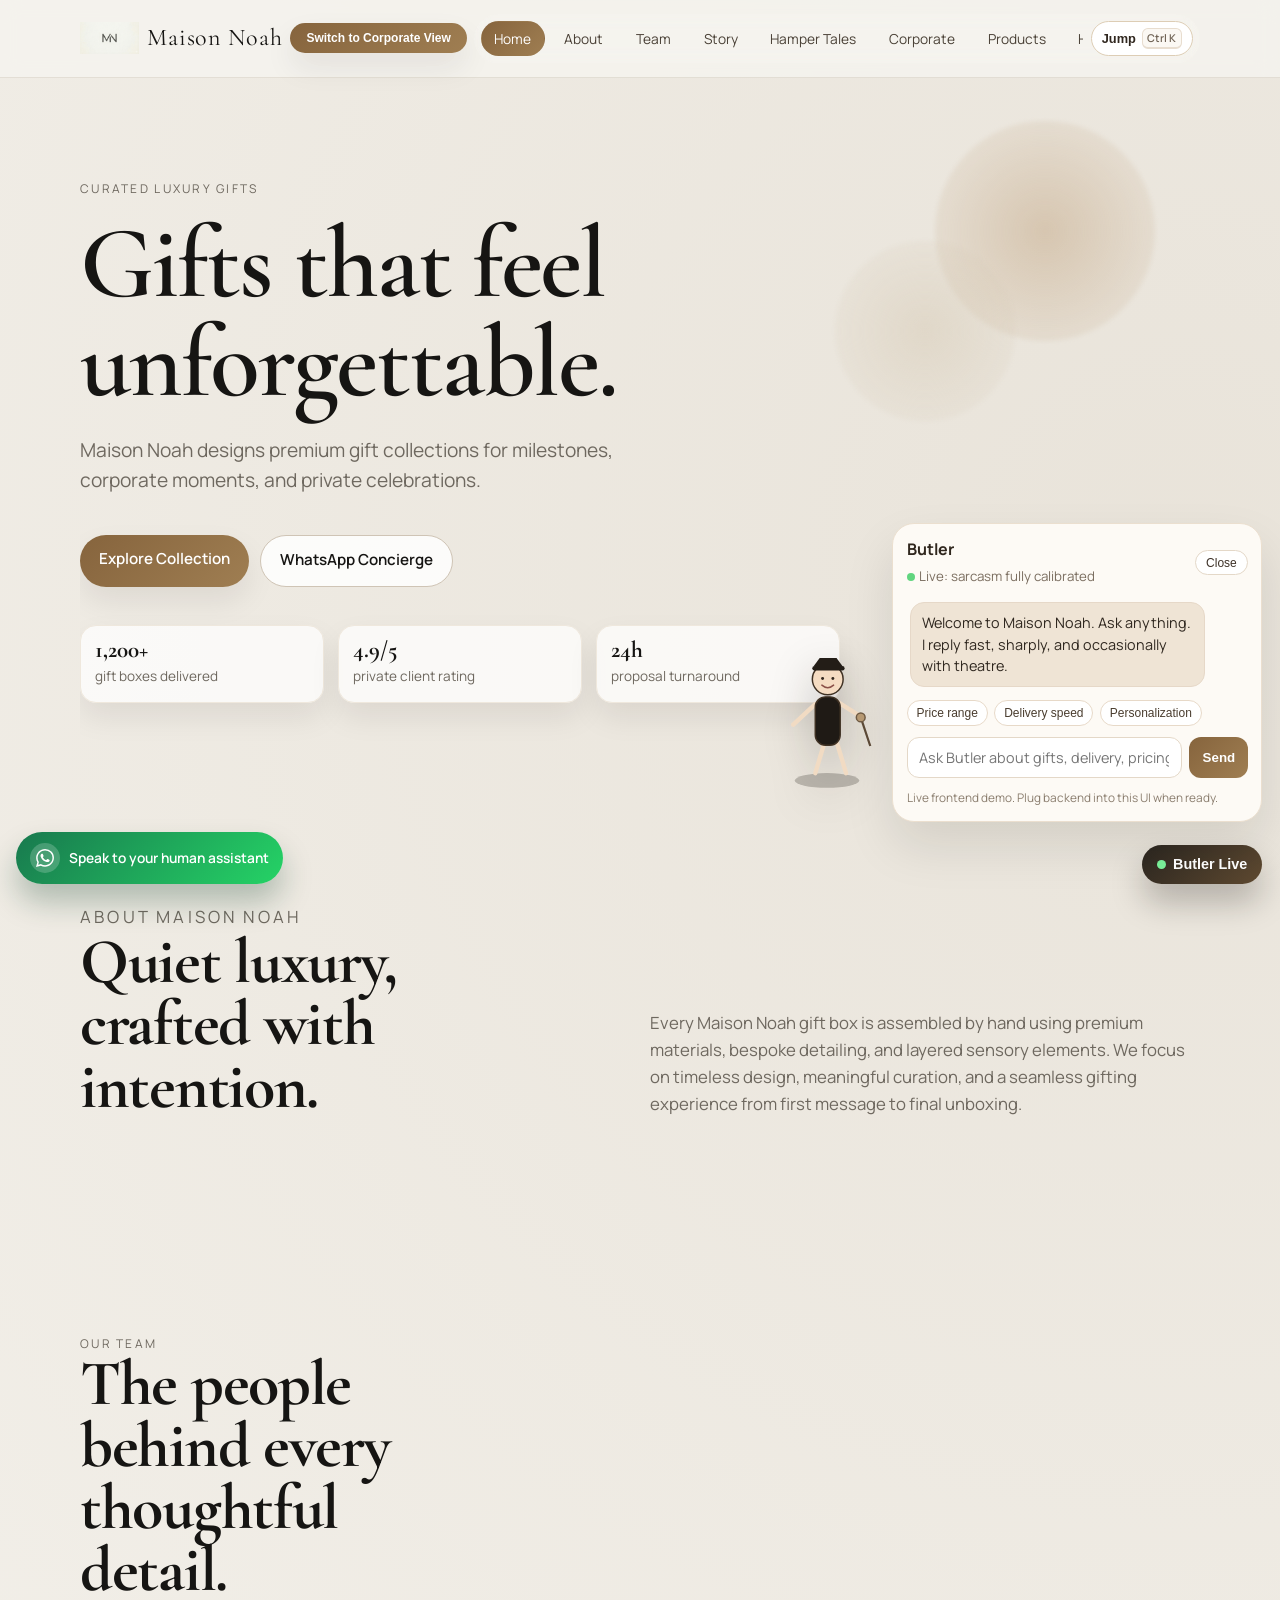
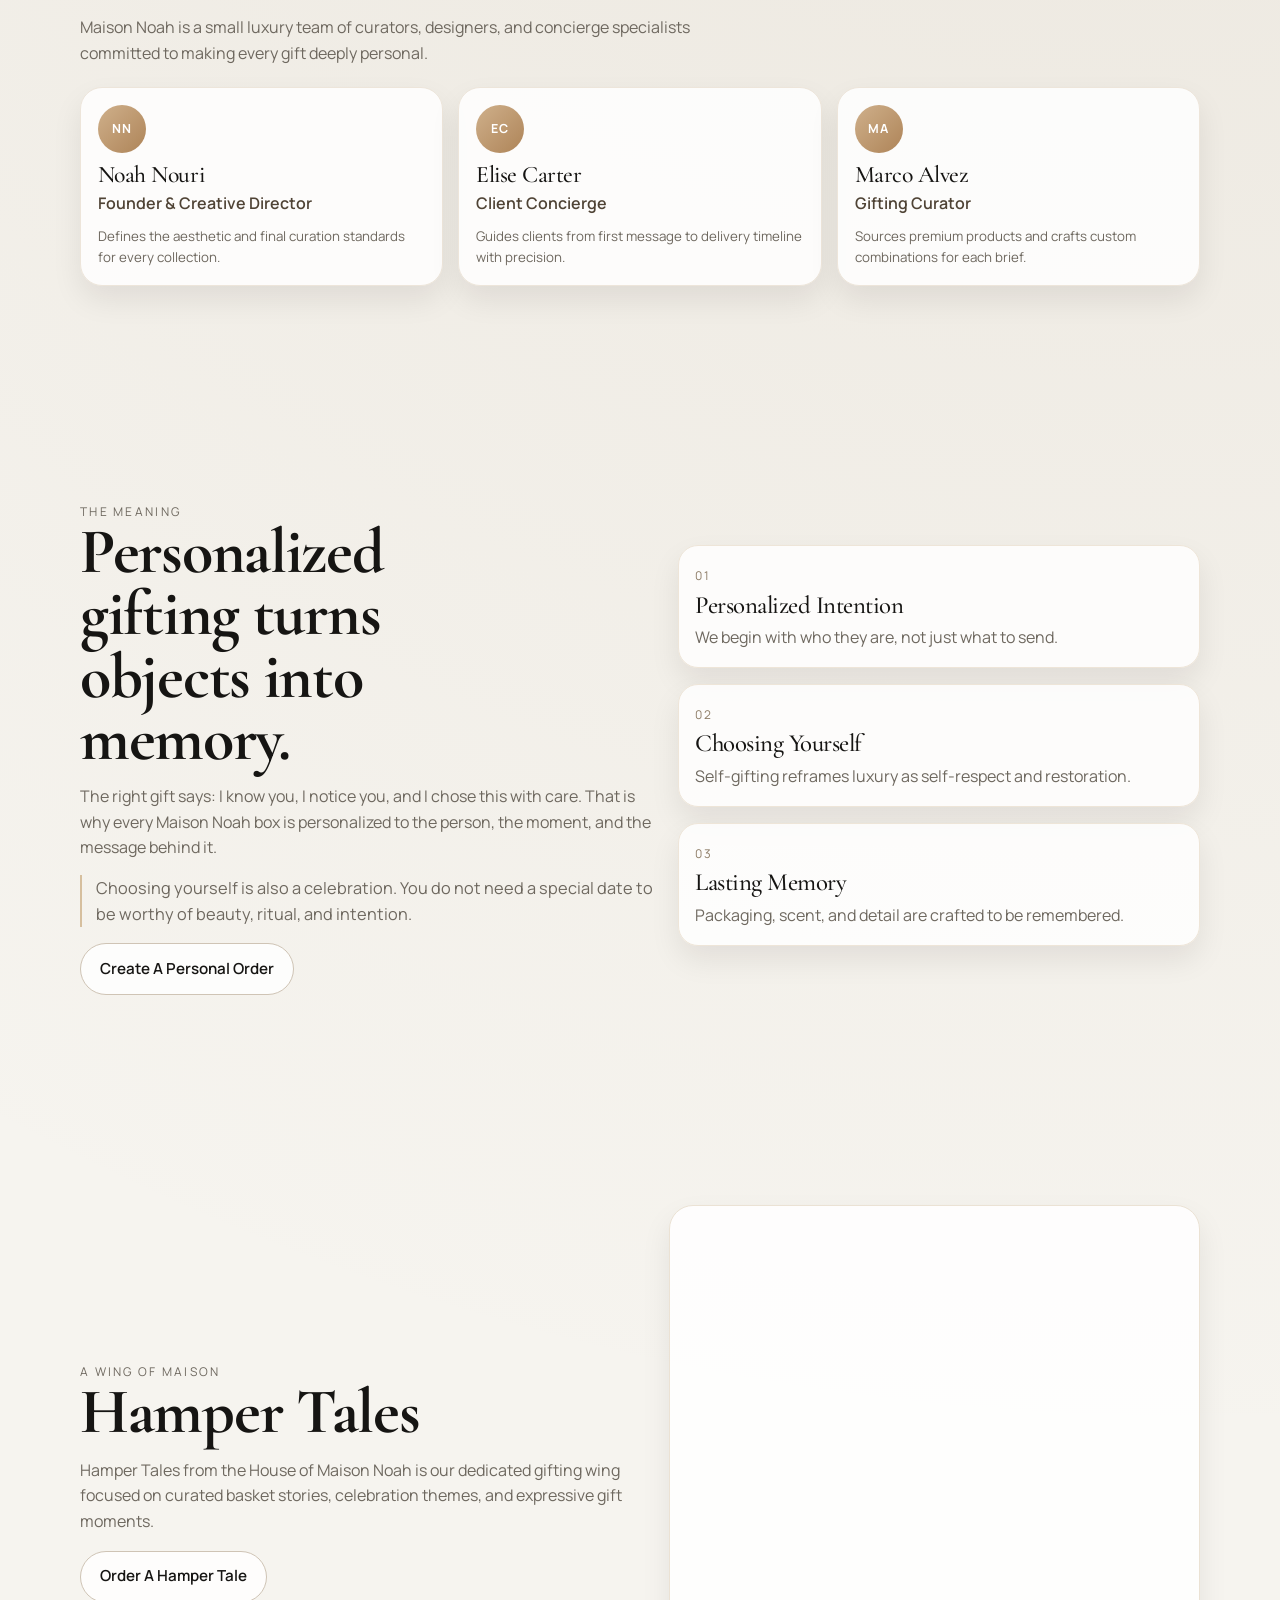
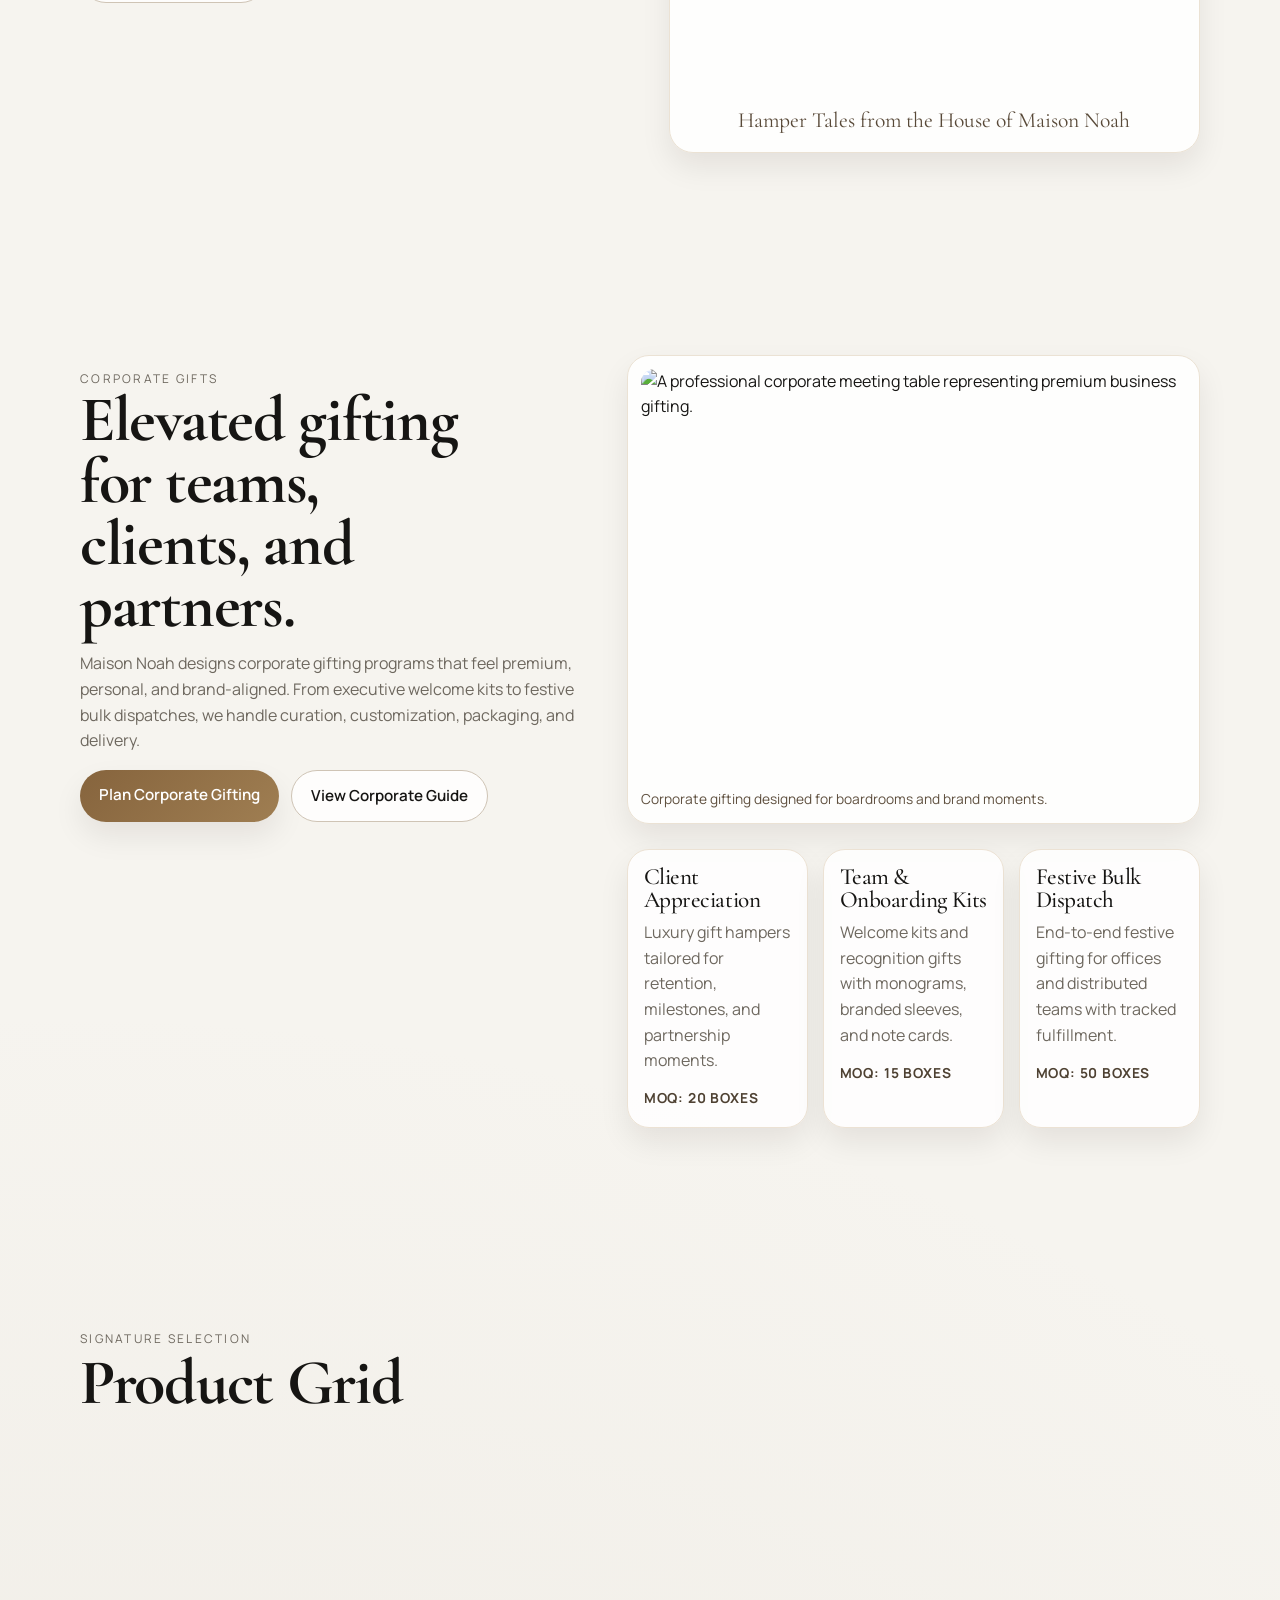
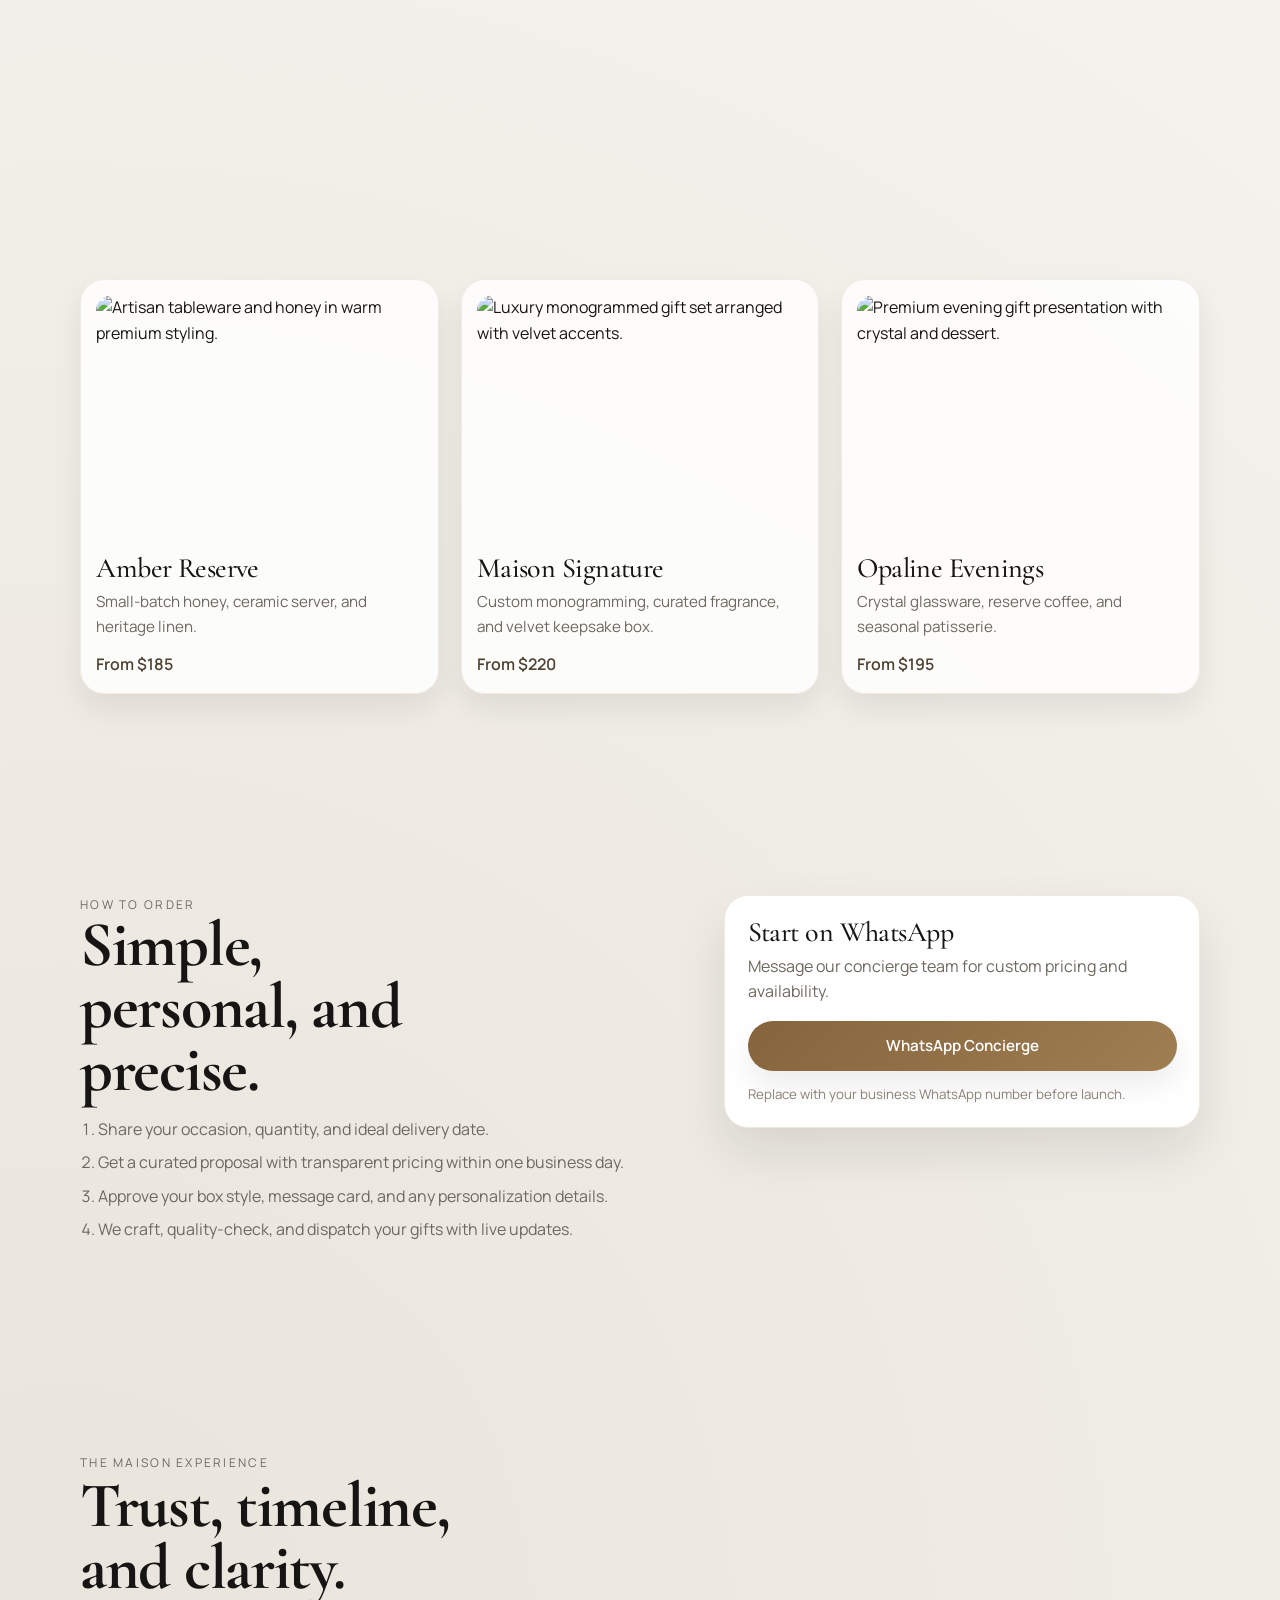
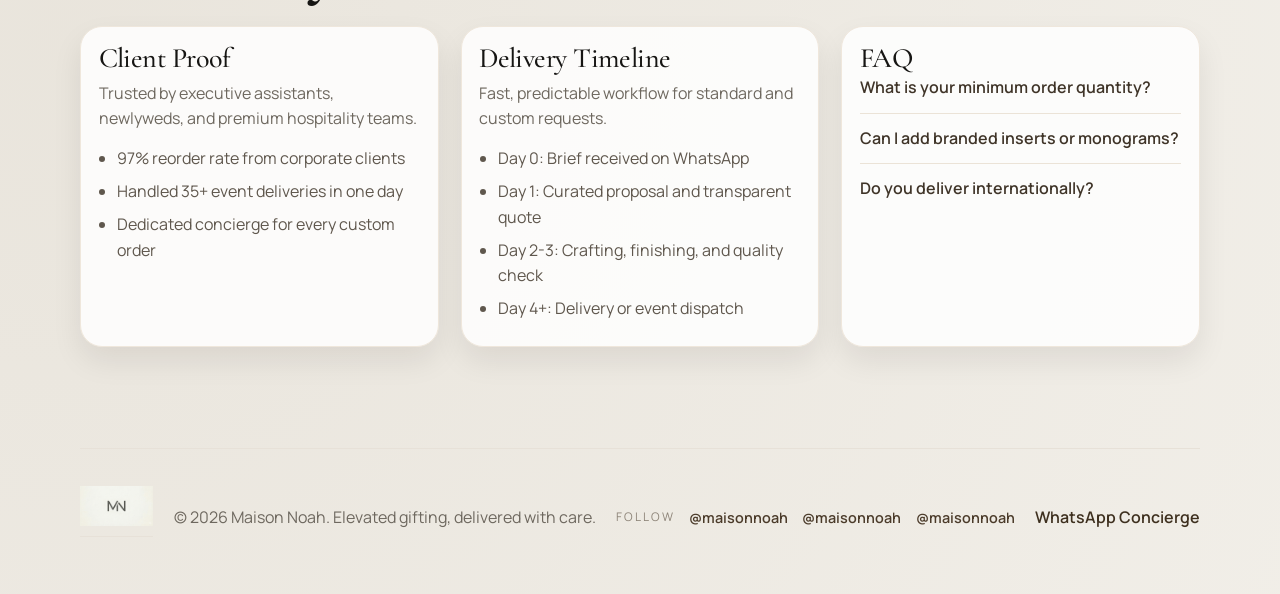
==== commit a4f25186: "Corporate Rebranding" ====
--- a/docs/index.html
+++ b/docs/index.html
@@ -31,10 +31,7 @@
       name="twitter:image"
       content="https://images.unsplash.com/photo-1512909006721-3d6018887383?auto=format&fit=crop&w=1200&q=80"
     />
-    <link
-      rel="icon"
-      href="data:image/svg+xml,%3Csvg xmlns='http://www.w3.org/2000/svg' viewBox='0 0 64 64'%3E%3Crect width='64' height='64' rx='14' fill='%23161513'/%3E%3Ctext x='50%25' y='56%25' text-anchor='middle' font-family='Georgia,serif' font-size='32' fill='%23f6f4ef'%3EM%3C/text%3E%3C/svg%3E"
-    />
+    <link rel="icon" href="../mnlogo.png" />
     <link rel="preconnect" href="https://fonts.googleapis.com" />
     <link rel="preconnect" href="https://fonts.gstatic.com" crossorigin />
     <link
@@ -67,12 +64,13 @@
 
     <header class="site-header">
       <div class="header-shell">
-        <a class="brand" href="#top" aria-label="Maison Noah home">Maison Noah</a>
+        <a class="brand" href="#top" aria-label="Maison Noah home"><img class="brand-logo" src="../mnlogo.png" alt="Maison Noah" />Maison Noah</a>
         <button class="mobile-menu-toggle" id="mobileMenuToggle" type="button" aria-label="Toggle menu" aria-expanded="false">
           <span></span>
           <span></span>
           <span></span>
         </button>
+        <button class="mode-toggle-btn" id="modeToggleBtn" onclick="toggleMode()" title="Switch to Corporate View">Switch to Corporate View</button>
         <nav class="smart-nav" id="mobileMenu" aria-label="Quick section navigation">
           <div class="smart-nav-track">
             <a class="smart-link active" href="#home" data-section="home">Home</a>
@@ -561,6 +559,7 @@
     </a>
 
     <footer class="site-footer reveal">
+      <div class="footer-logo-section"><img class="footer-logo" src="../mnlogo.png" alt="Maison Noah logo" /></div>
       <p>&copy; <span id="year"></span> Maison Noah. Elevated gifting, delivered with care.</p>
       <div class="footer-social" aria-label="Maison Noah social media">
         <span>Follow</span>
@@ -902,6 +901,11 @@
           }
         });
       }
+
+      // Toggle mode between Normal and Corporate
+      function toggleMode() {
+        window.location.href = 'corporate.html';
+      }
     </script>
   </body>
 </html>
--- a/docs/styles.css
+++ b/docs/styles.css
@@ -153,6 +153,40 @@
   letter-spacing: 0.04em;
   white-space: nowrap;
   flex-shrink: 0;
+  display: flex;
+  align-items: center;
+  gap: 0.5rem;
+}
+
+.brand-logo {
+  height: 32px;
+  width: auto;
+  display: block;
+}
+
+.mode-toggle-btn {
+  padding: 0.5rem 1rem;
+  background: linear-gradient(135deg, var(--accent-strong), var(--accent));
+  color: #fff;
+  border: none;
+  border-radius: 999px;
+  font-size: 0.75rem;
+  font-weight: 600;
+  cursor: pointer;
+  white-space: nowrap;
+  flex-shrink: 0;
+  transition: all 220ms ease;
+  box-shadow: var(--shadow-soft);
+  margin-left: auto;
+}
+
+.mode-toggle-btn:hover {
+  transform: translateY(-2px);
+  box-shadow: 0 8px 20px rgba(98, 69, 37, 0.2);
+}
+
+.mode-toggle-btn:active {
+  transform: translateY(0);
 }
 
 .header-cta {
@@ -803,6 +837,18 @@
   display: flex;
   flex-direction: column;
   gap: 0.6rem;
+}
+
+.footer-logo-section {
+  margin-bottom: 0.8rem;
+  padding-bottom: 0.6rem;
+  border-bottom: 1px solid var(--line);
+}
+
+.footer-logo {
+  height: 40px;
+  width: auto;
+  display: block;
 }
 
 .site-footer p {
@@ -1583,6 +1629,7 @@
 @media (max-width: 719px) {
   .mobile-menu-toggle {
     display: flex;
+    margin-left: auto;
   }
 
   .site-header {
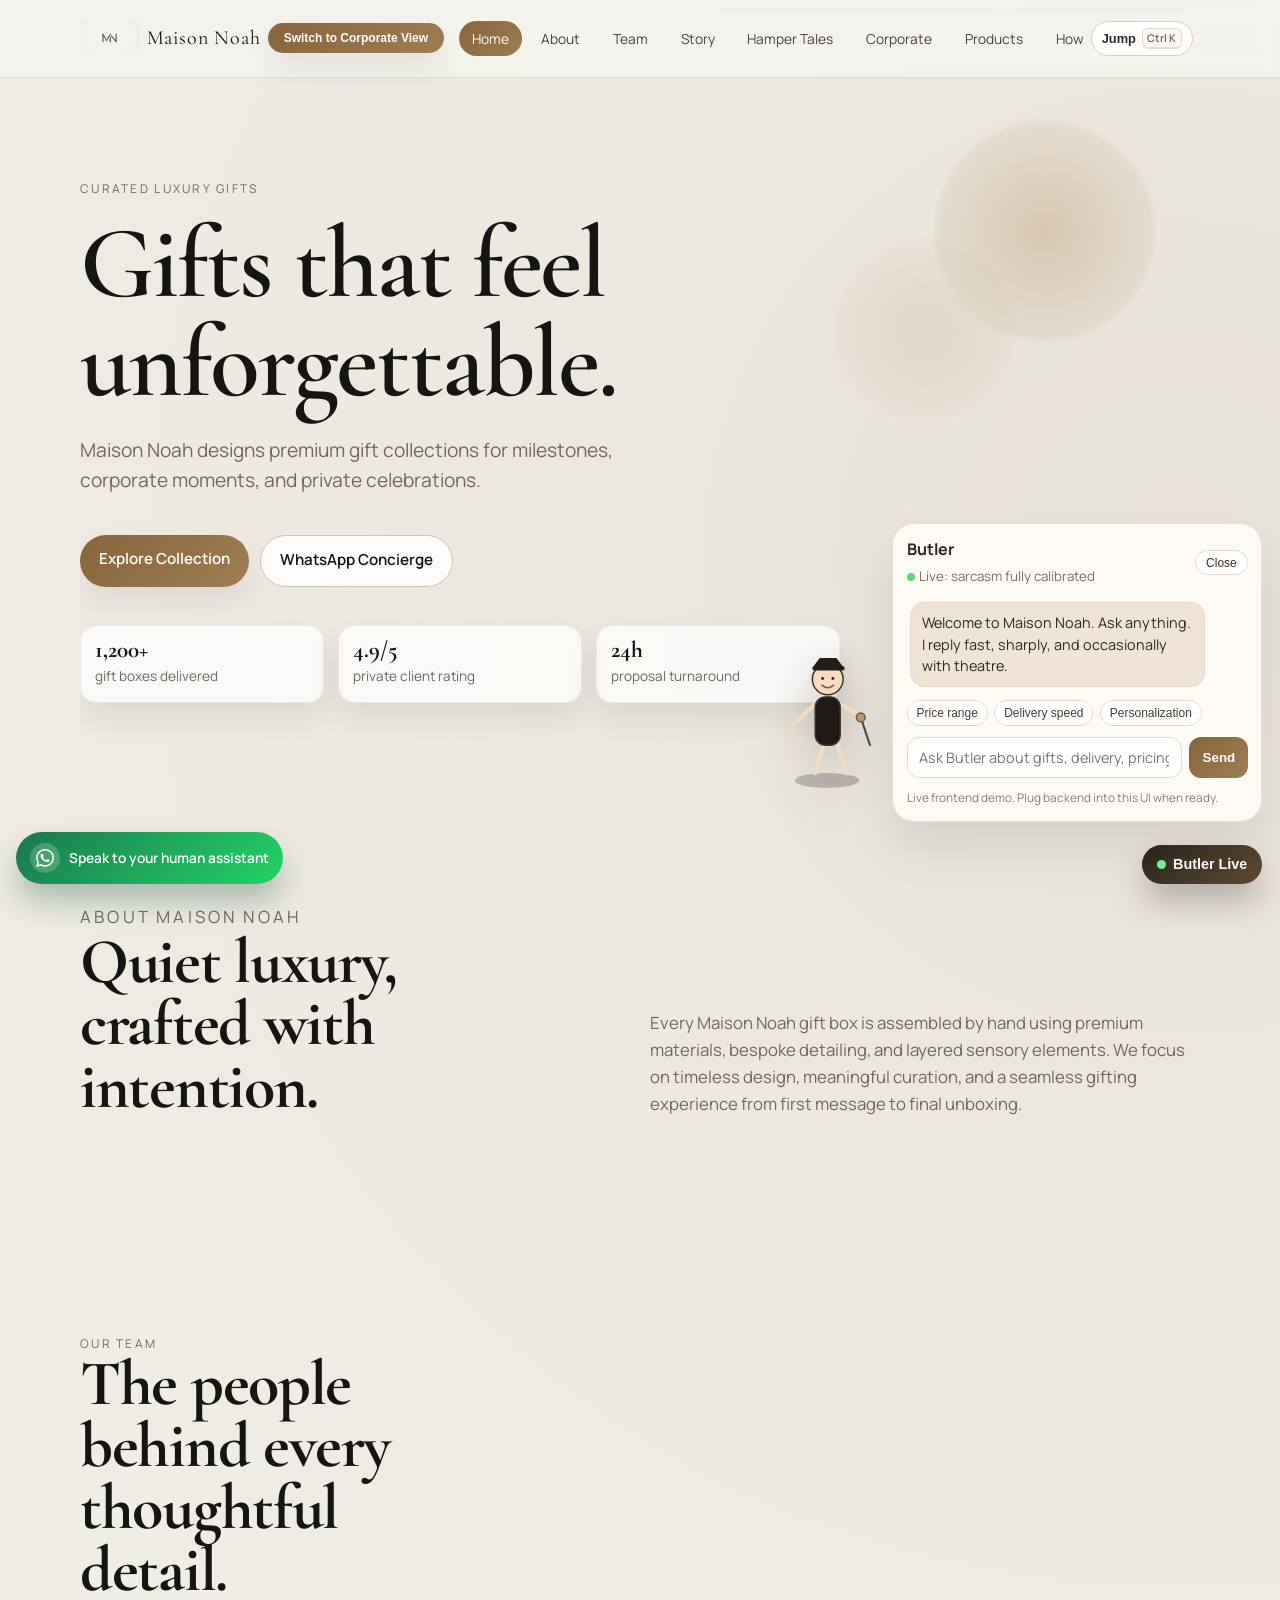
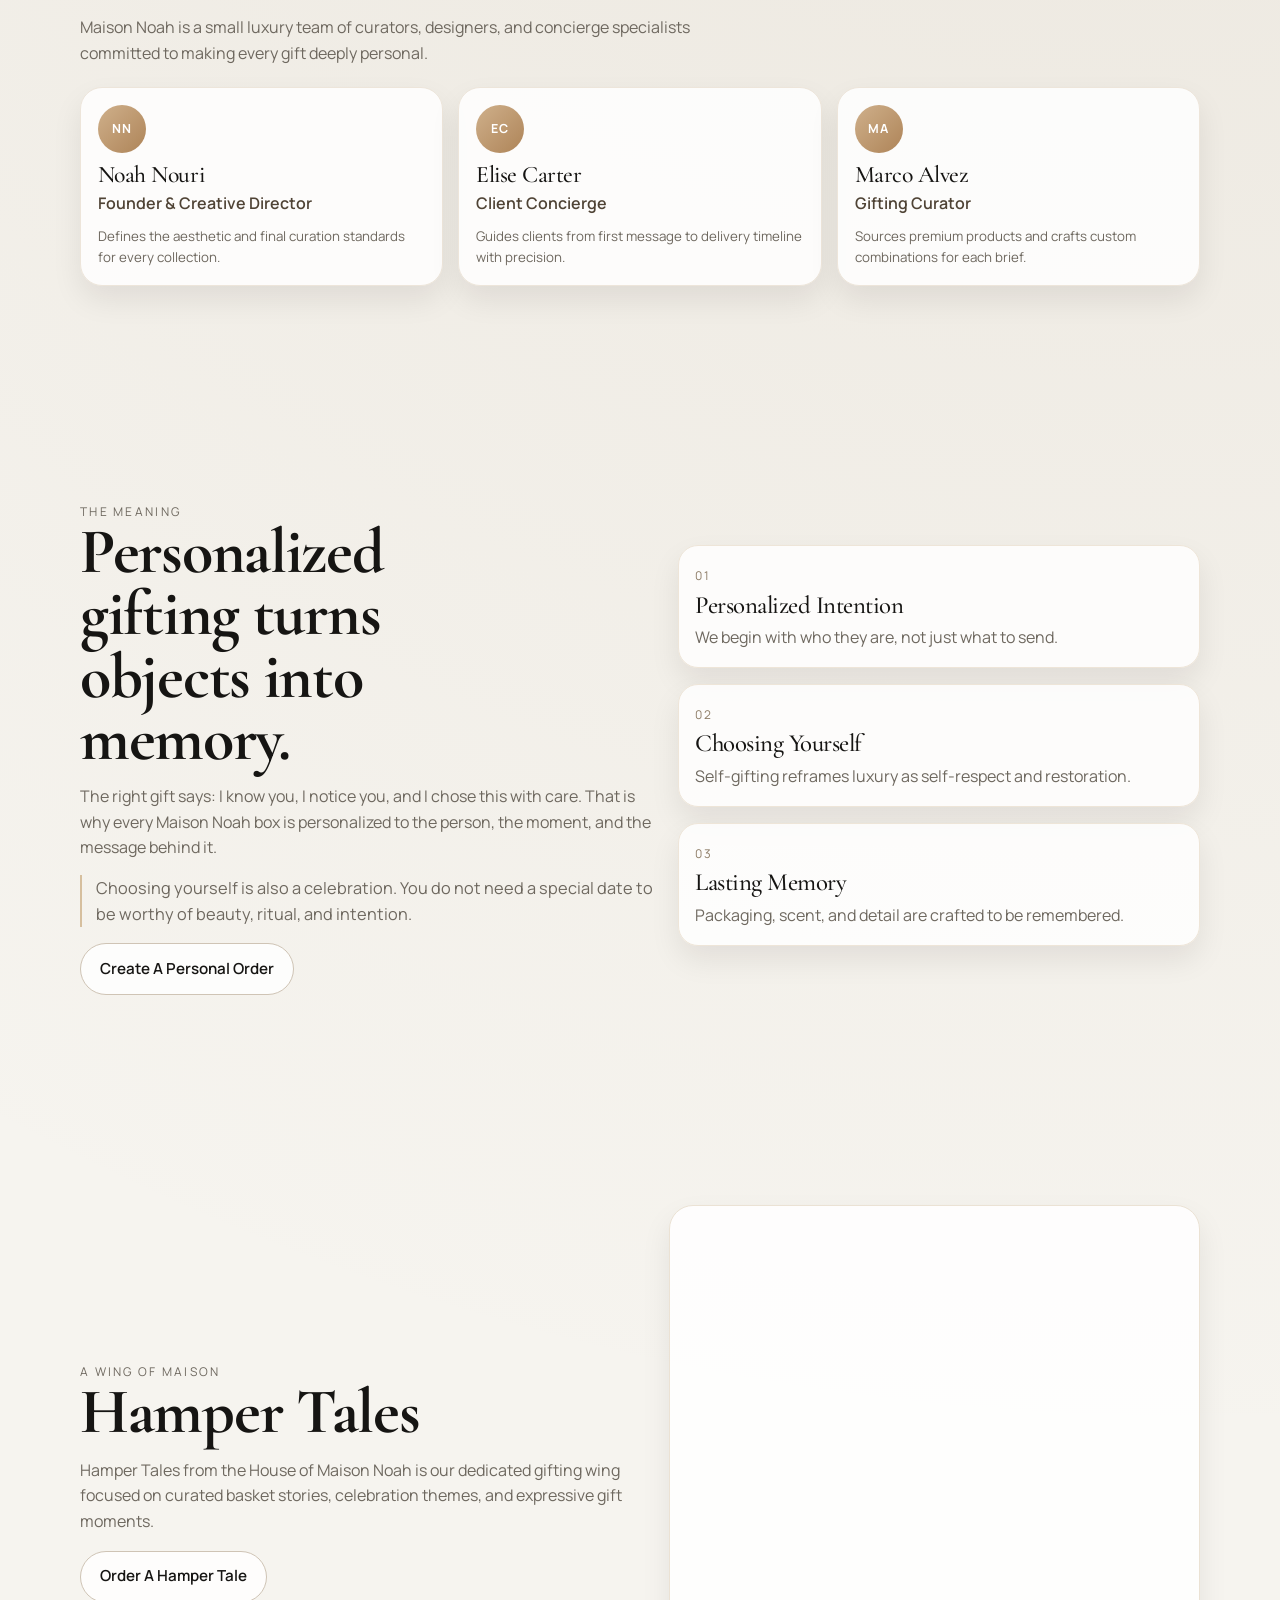
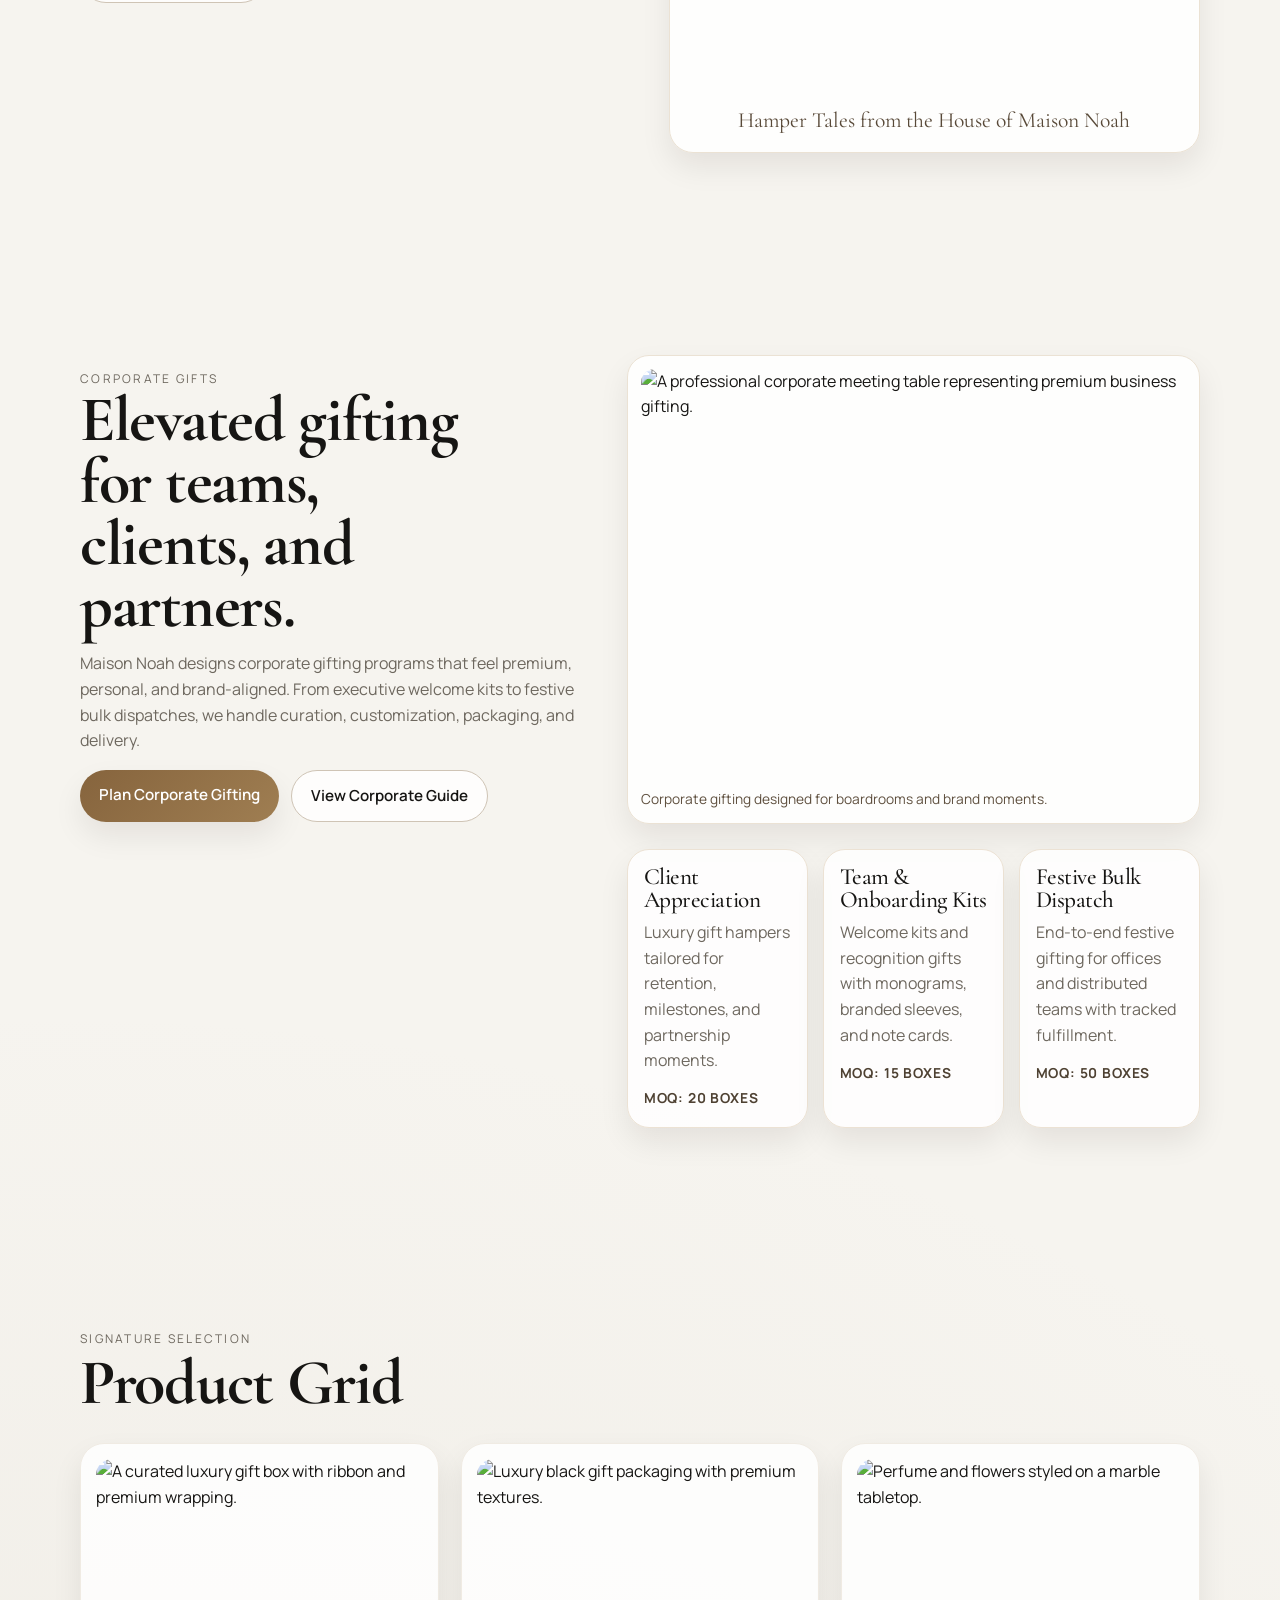
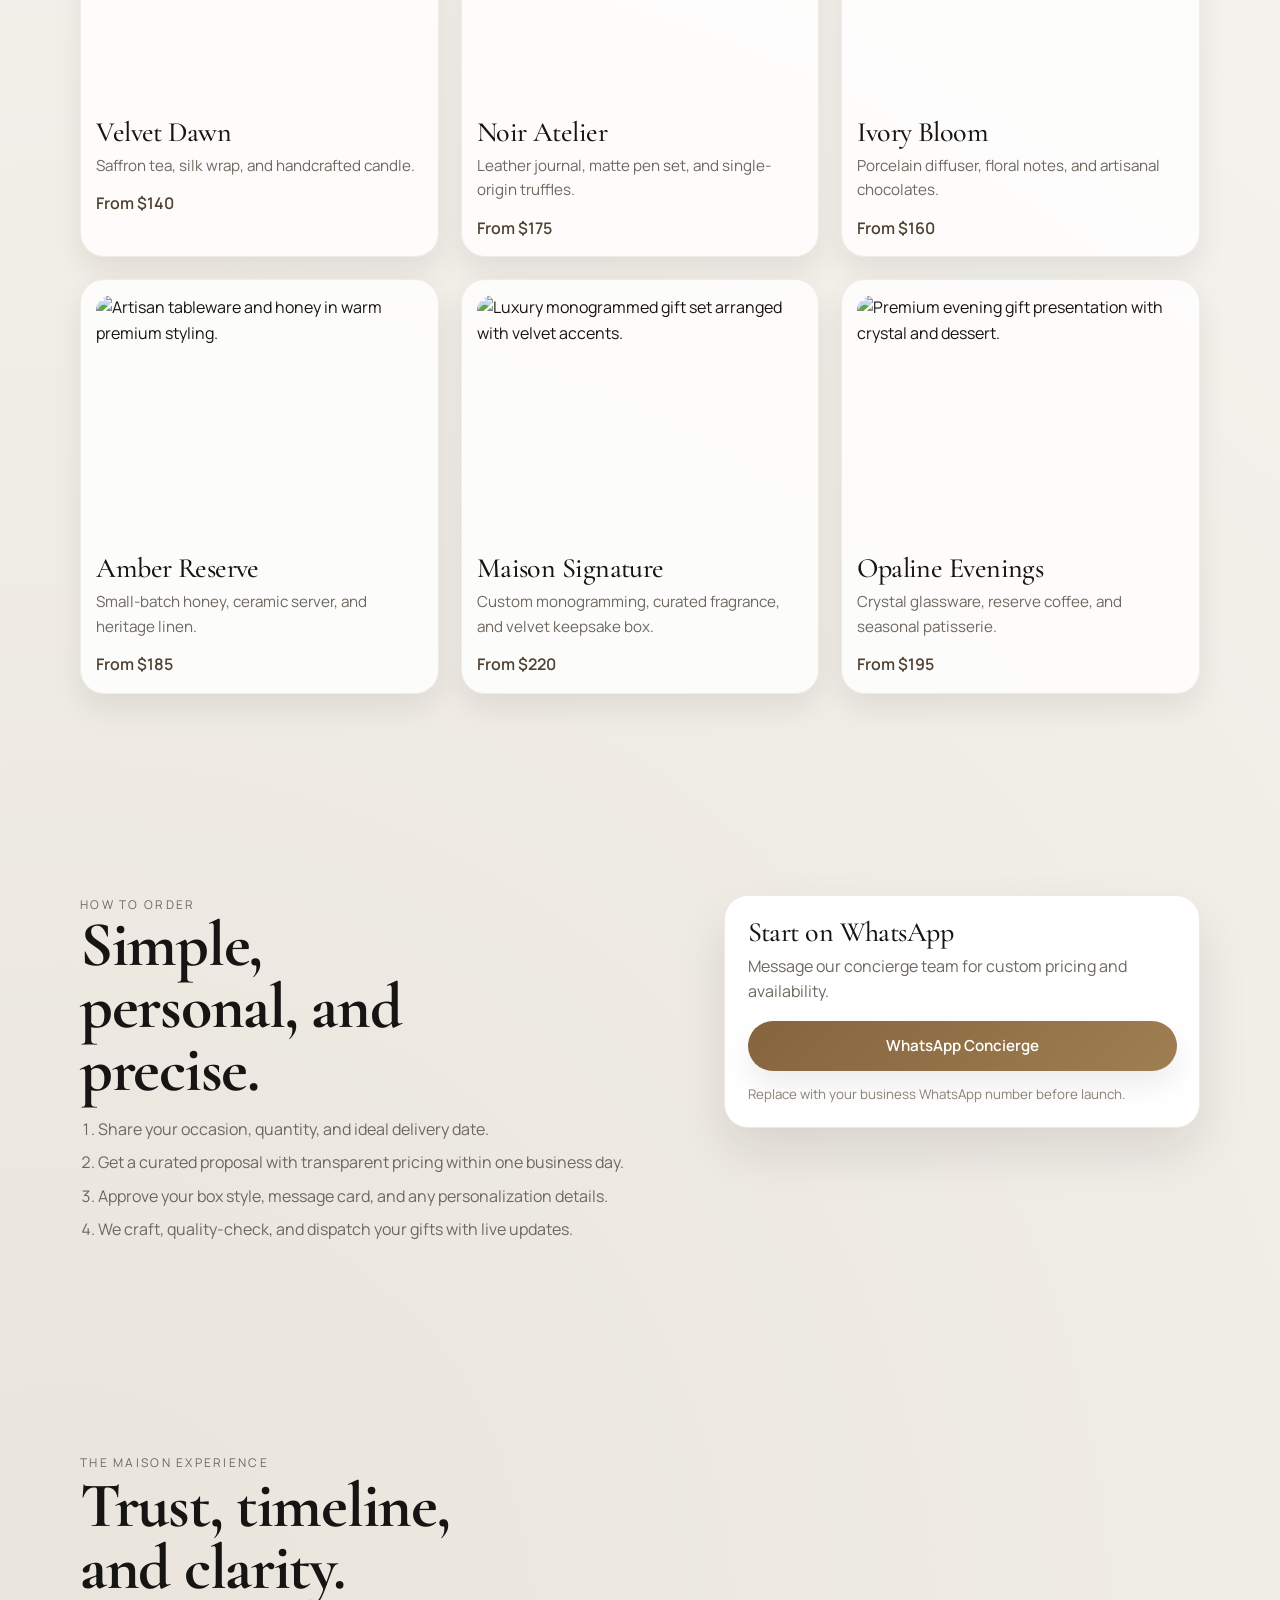
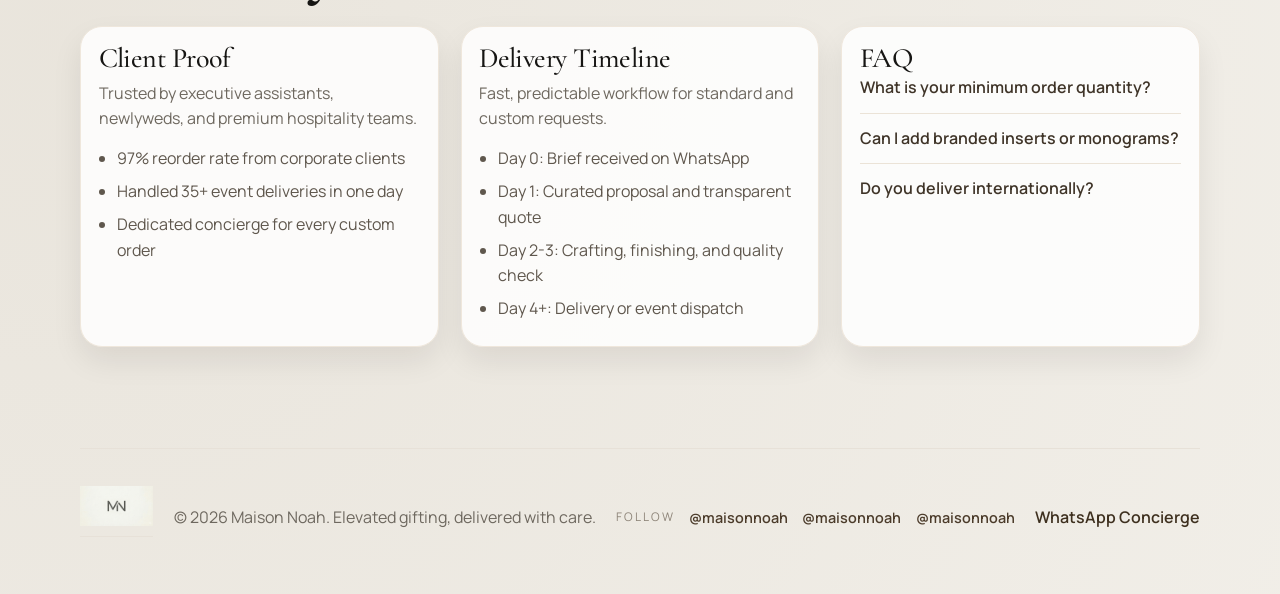
==== commit d9de74f4: "mobile change" ====
--- a/docs/index.html
+++ b/docs/index.html
@@ -62,26 +62,26 @@
   <body>
     <div class="scroll-progress" aria-hidden="true"></div>
 
-    <header class="site-header">
-      <div class="header-shell">
-        <a class="brand" href="#top" aria-label="Maison Noah home"><img class="brand-logo" src="../mnlogo.png" alt="Maison Noah" />Maison Noah</a>
+    <header class="navbar">
+      <div class="navbar-container">
+        <a class="navbar-brand" href="#top" aria-label="Maison Noah home"><img class="navbar-logo" src="../mnlogo.png" alt="Maison Noah" />Maison Noah</a>
         <button class="mobile-menu-toggle" id="mobileMenuToggle" type="button" aria-label="Toggle menu" aria-expanded="false">
           <span></span>
           <span></span>
           <span></span>
         </button>
         <button class="mode-toggle-btn" id="modeToggleBtn" onclick="toggleMode()" title="Switch to Corporate View">Switch to Corporate View</button>
-        <nav class="smart-nav" id="mobileMenu" aria-label="Quick section navigation">
-          <div class="smart-nav-track">
-            <a class="smart-link active" href="#home" data-section="home">Home</a>
-            <a class="smart-link" href="#about" data-section="about">About</a>
-            <a class="smart-link" href="#team" data-section="team">Team</a>
-            <a class="smart-link" href="#story" data-section="story">Story</a>
-            <a class="smart-link" href="#hamper-tales" data-section="hamper-tales">Hamper Tales</a>
-            <a class="smart-link" href="#corporate" data-section="corporate">Corporate</a>
-            <a class="smart-link" href="#products" data-section="products">Products</a>
-            <a class="smart-link" href="#ordering" data-section="ordering">How To Order</a>
-            <a class="smart-link" href="#experience" data-section="experience">FAQ</a>
+        <nav class="navbar-links" id="mobileMenu" aria-label="Quick section navigation">
+          <div class="navbar-links-track">
+            <a class="navbar-link active" href="#home" data-section="home">Home</a>
+            <a class="navbar-link" href="#about" data-section="about">About</a>
+            <a class="navbar-link" href="#team" data-section="team">Team</a>
+            <a class="navbar-link" href="#story" data-section="story">Story</a>
+            <a class="navbar-link" href="#hamper-tales" data-section="hamper-tales">Hamper Tales</a>
+            <a class="navbar-link" href="#corporate" data-section="corporate">Corporate</a>
+            <a class="navbar-link" href="#products" data-section="products">Products</a>
+            <a class="navbar-link" href="#ordering" data-section="ordering">How To Order</a>
+            <a class="navbar-link" href="#experience" data-section="experience">FAQ</a>
           </div>
           <button class="quick-jump-trigger" type="button" aria-haspopup="dialog" aria-controls="quick-jump">
             Jump
@@ -579,7 +579,7 @@
     <script>
       document.getElementById("year").textContent = new Date().getFullYear();
       const progressBar = document.querySelector(".scroll-progress");
-      const navLinks = Array.from(document.querySelectorAll(".smart-link"));
+      const navLinks = Array.from(document.querySelectorAll(".navbar-link"));
       const trackedSectionIds = ["home", "about", "team", "story", "hamper-tales", "corporate", "products", "ordering", "experience"];
       const jumpRoot = document.getElementById("quick-jump");
       const jumpInput = document.getElementById("quick-jump-input");
@@ -895,7 +895,7 @@
 
         // Close menu when clicking outside
         document.addEventListener("click", (e) => {
-          if (!e.target.closest(".site-header")) {
+          if (!e.target.closest(".navbar")) {
             menuToggle.setAttribute("aria-expanded", "false");
             mobileMenu.classList.remove("open");
           }
--- a/docs/styles.css
+++ b/docs/styles.css
@@ -48,7 +48,7 @@
   display: block;
 }
 
-.site-header {
+.navbar {
   position: sticky;
   top: 0;
   z-index: 12;
@@ -58,7 +58,7 @@
   border-bottom: 1px solid rgba(157, 142, 117, 0.2);
 }
 
-.header-shell {
+.navbar-container {
   width: min(1120px, 92vw);
   margin: 0 auto;
   display: flex;
@@ -67,7 +67,7 @@
   min-width: 0;
 }
 
-.smart-nav {
+.navbar-links {
   flex: 1;
   min-width: 0;
   padding: 0.32rem;
@@ -81,7 +81,7 @@
   box-shadow: var(--shadow-soft);
 }
 
-.smart-nav-track {
+.navbar-links-track {
   flex: 1;
   min-width: 0;
   display: flex;
@@ -92,11 +92,11 @@
   -ms-overflow-style: none;
 }
 
-.smart-nav-track::-webkit-scrollbar {
+.navbar-links-track::-webkit-scrollbar {
   display: none;
 }
 
-.smart-link {
+.navbar-link {
   text-decoration: none;
   font-size: 0.82rem;
   color: #4a4036;
@@ -107,11 +107,11 @@
   transition: background-color 220ms ease, color 220ms ease, border-color 220ms ease;
 }
 
-.smart-link:hover {
+.navbar-link:hover {
   border-color: #dac9af;
 }
 
-.smart-link.active {
+.navbar-link.active {
   color: #fff;
   border-color: transparent;
   background: linear-gradient(135deg, var(--accent-strong), var(--accent));
@@ -145,7 +145,7 @@
   background: #fbf8f3;
 }
 
-.brand {
+.navbar-brand {
   color: var(--text);
   text-decoration: none;
   font-family: "Cormorant Garamond", Georgia, serif;
@@ -158,7 +158,7 @@
   gap: 0.5rem;
 }
 
-.brand-logo {
+.navbar-logo {
   height: 32px;
   width: auto;
   display: block;
@@ -1632,15 +1632,20 @@
     margin-left: auto;
   }
 
-  .site-header {
+  .navbar {
     padding: 0.5rem 0;
   }
 
-  .header-shell {
+  .navbar-container {
     gap: 0.3rem;
   }
 
-  .smart-nav {
+  .mode-toggle-btn {
+    padding: 0.35rem 0.6rem;
+    font-size: 0.65rem;
+  }
+
+  .navbar-links {
     position: fixed;
     top: 56px;
     left: 0;
@@ -1659,18 +1664,18 @@
     box-shadow: 0 8px 16px rgba(0, 0, 0, 0.1);
   }
 
-  .smart-nav.open {
+  .navbar-links.open {
     max-height: 60vh;
     overflow-y: auto;
   }
 
-  .smart-nav-track {
+  .navbar-links-track {
     flex-direction: column;
     gap: 0;
     width: 100%;
   }
 
-  .smart-link {
+  .navbar-link {
     font-size: 0.9rem;
     padding: 0.75rem 1rem;
     border-radius: 0;
@@ -1681,11 +1686,11 @@
     border-bottom: 1px solid var(--line);
   }
 
-  .smart-link:hover {
+  .navbar-link:hover {
     background: var(--bg);
   }
 
-  .smart-link.active {
+  .navbar-link.active {
     background: linear-gradient(135deg, var(--accent-strong), var(--accent));
     color: #fff;
   }
@@ -1789,11 +1794,11 @@
     display: none;
   }
 
-  .site-header {
+  .navbar {
     padding: 0.85rem 0;
   }
 
-  .smart-nav {
+  .navbar-links {
     position: static;
     padding: 0.45rem;
     gap: 0.5rem;
@@ -1807,16 +1812,16 @@
     flex-direction: row;
   }
 
-  .smart-nav.open {
+  .navbar-links.open {
     max-height: none;
   }
 
-  .smart-nav-track {
+  .navbar-links-track {
     gap: 0.4rem;
     flex-direction: row;
   }
 
-  .smart-link {
+  .navbar-link {
     font-size: 0.86rem;
     padding: 0.38rem 0.76rem;
     border: 1px solid transparent;
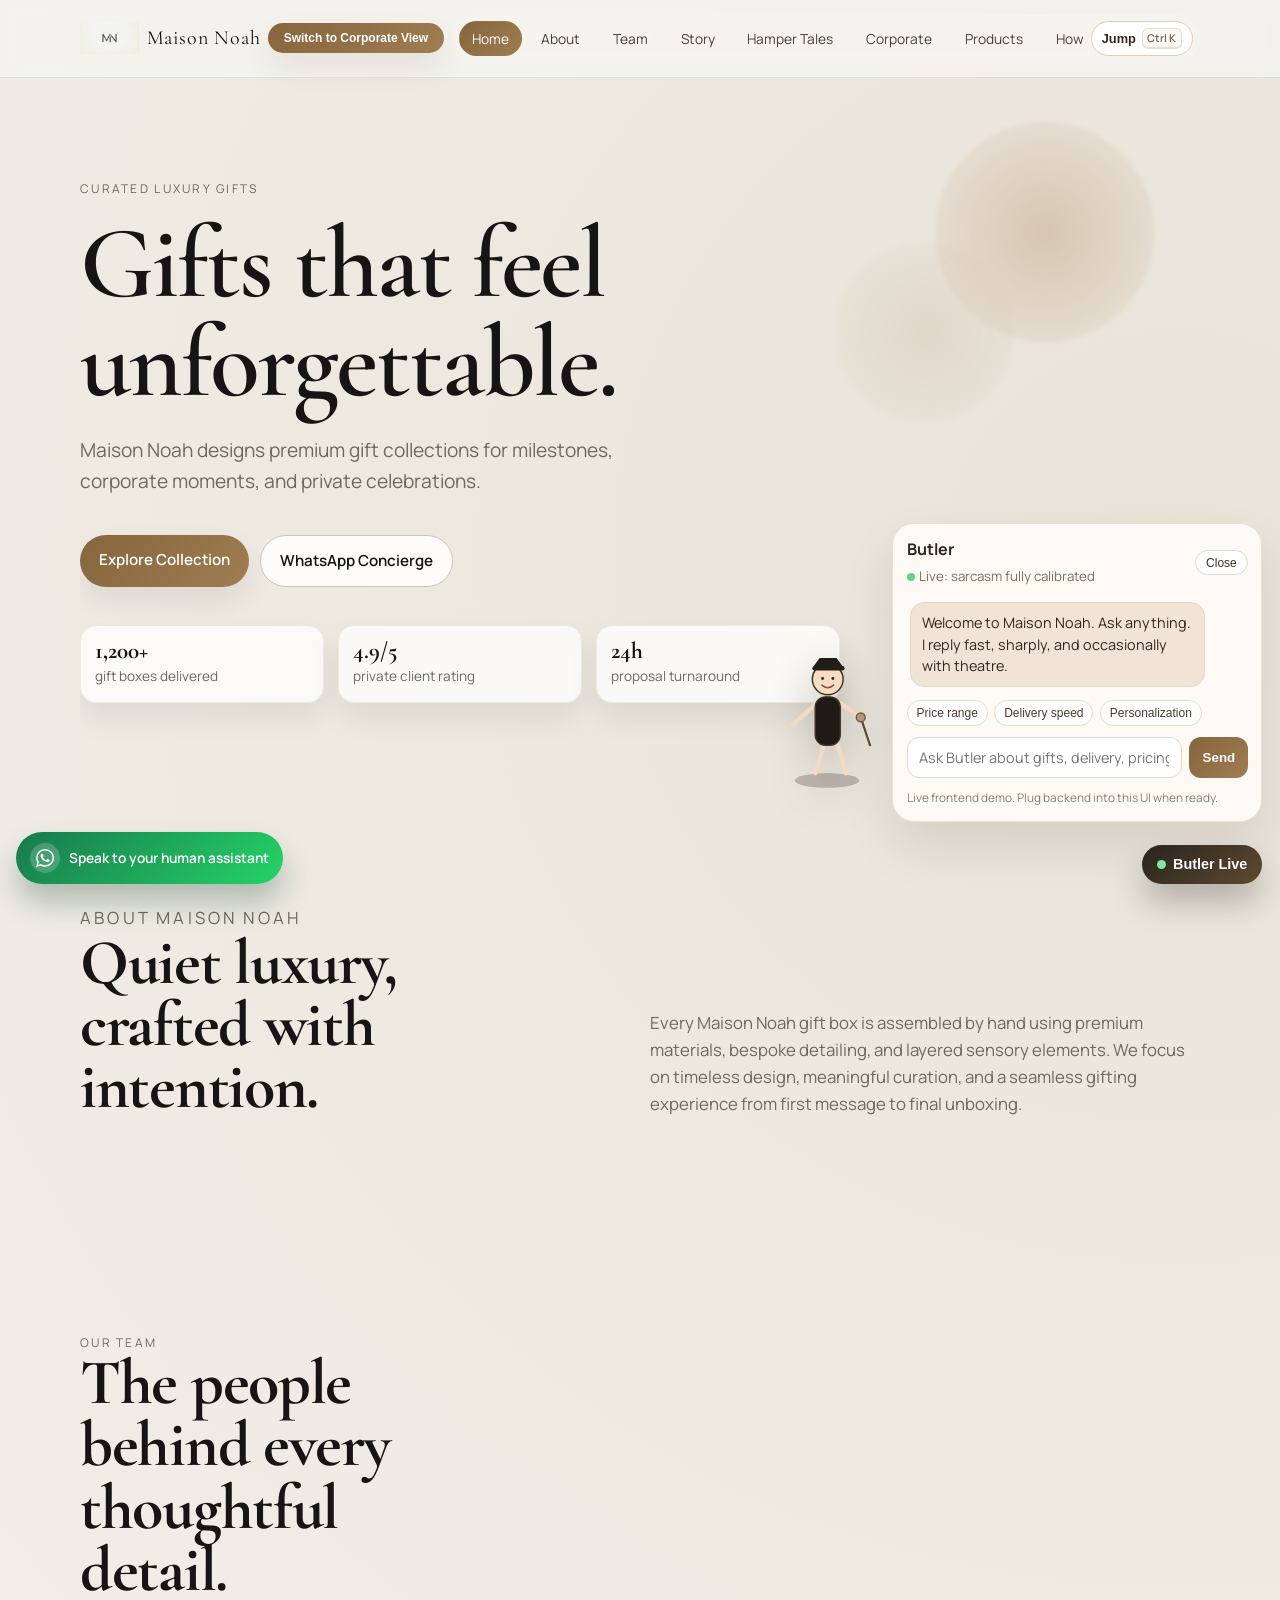
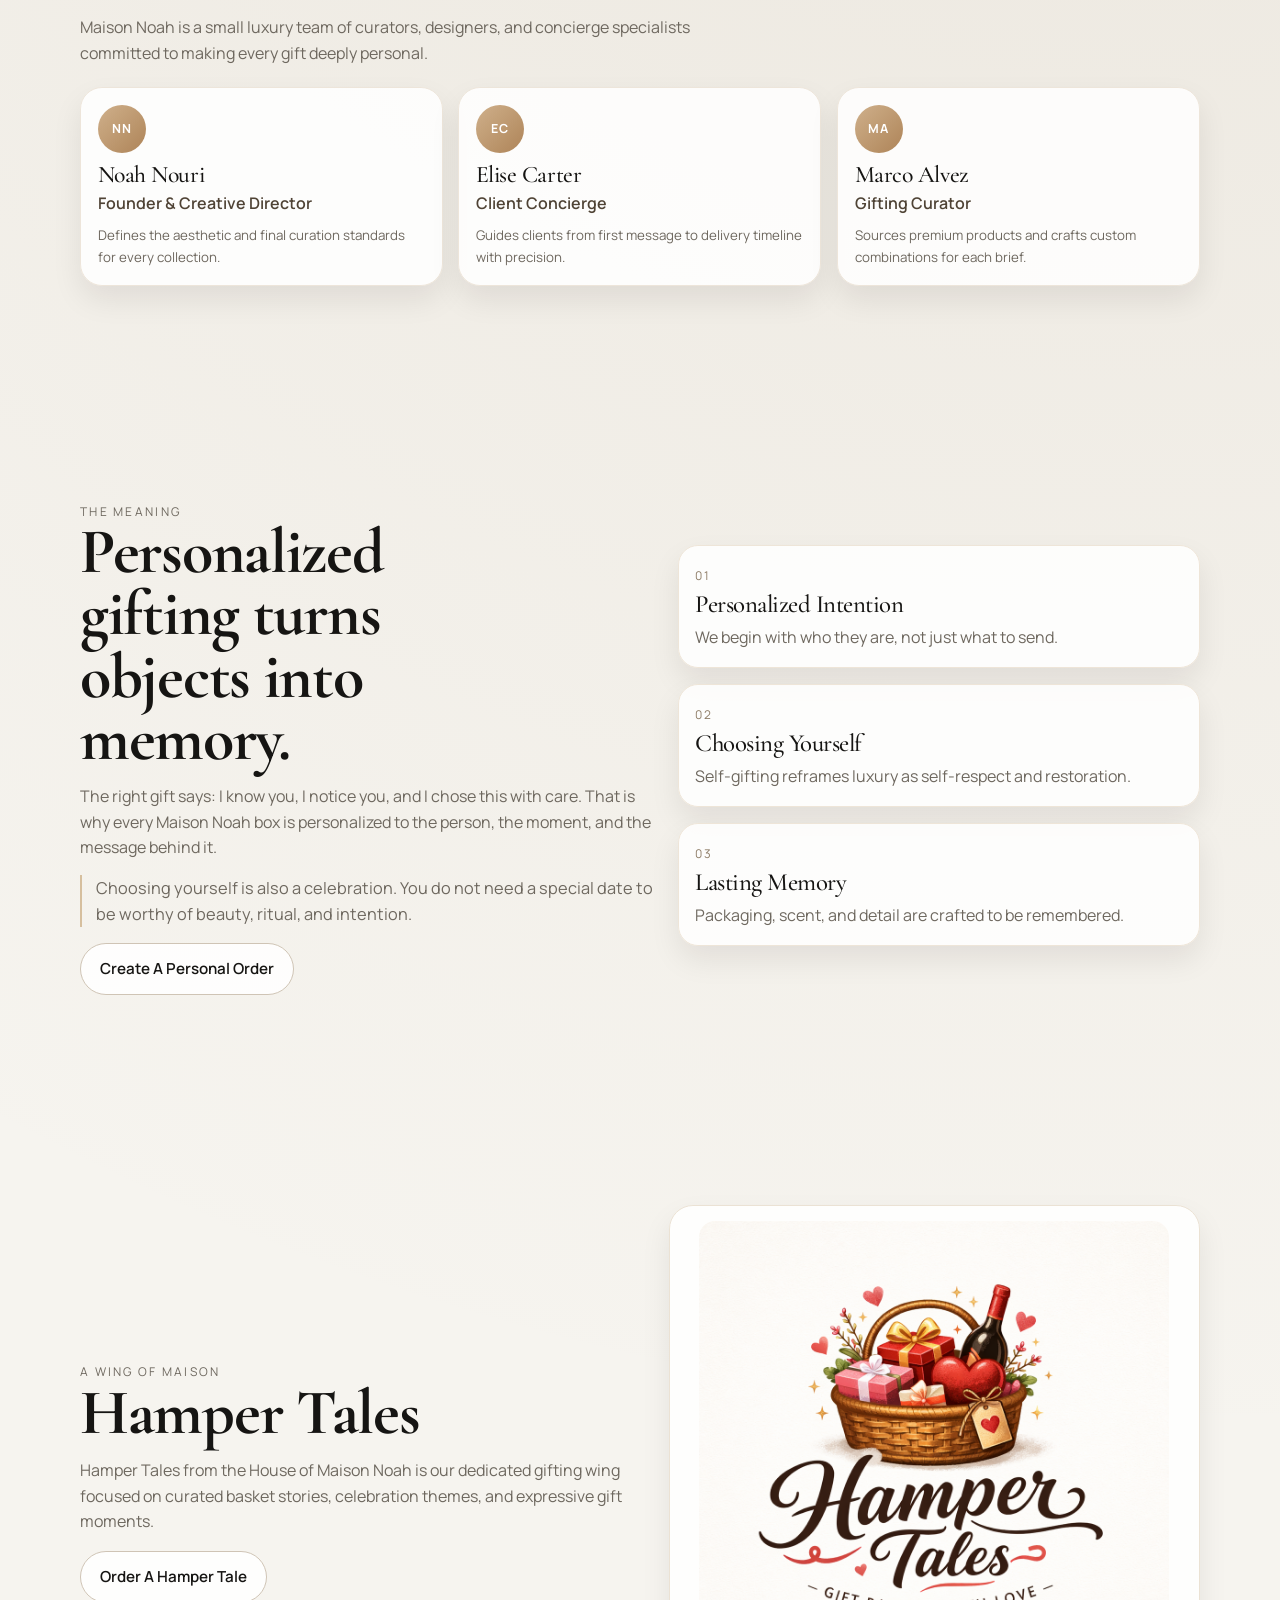
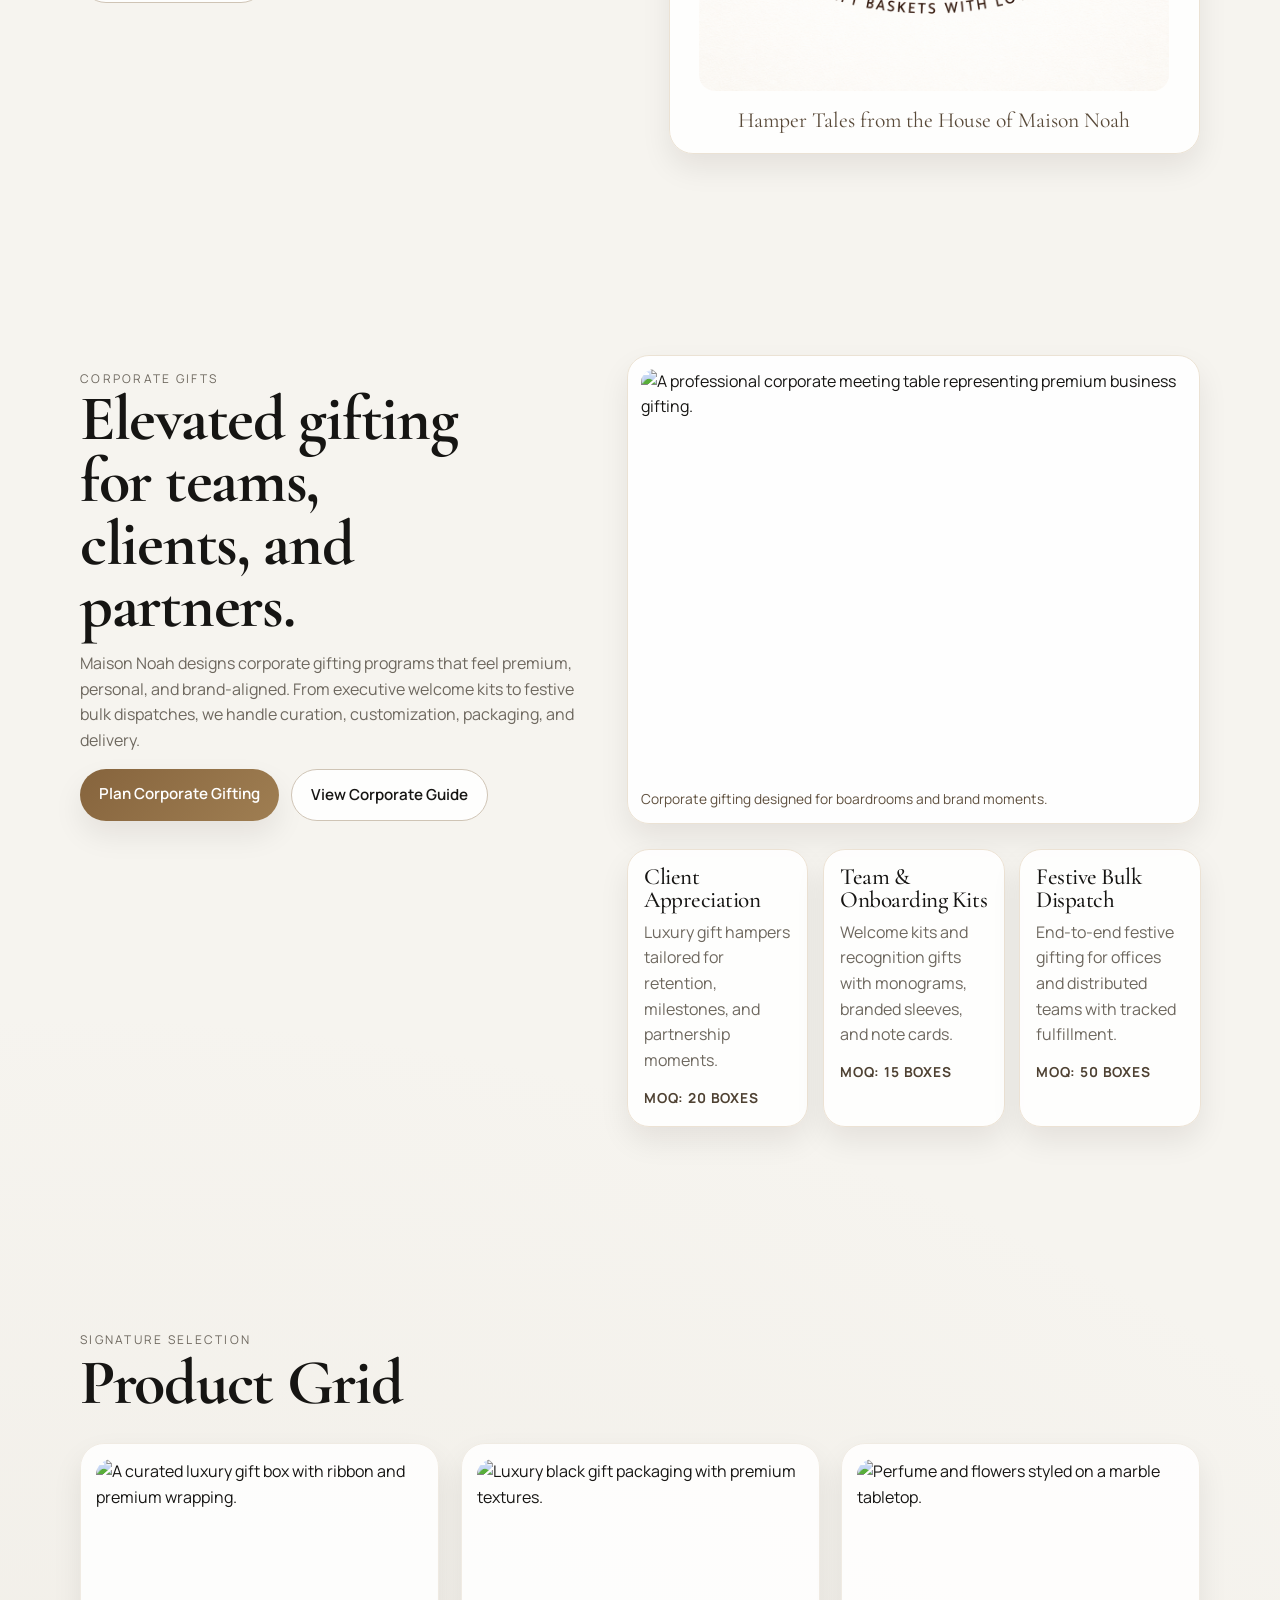
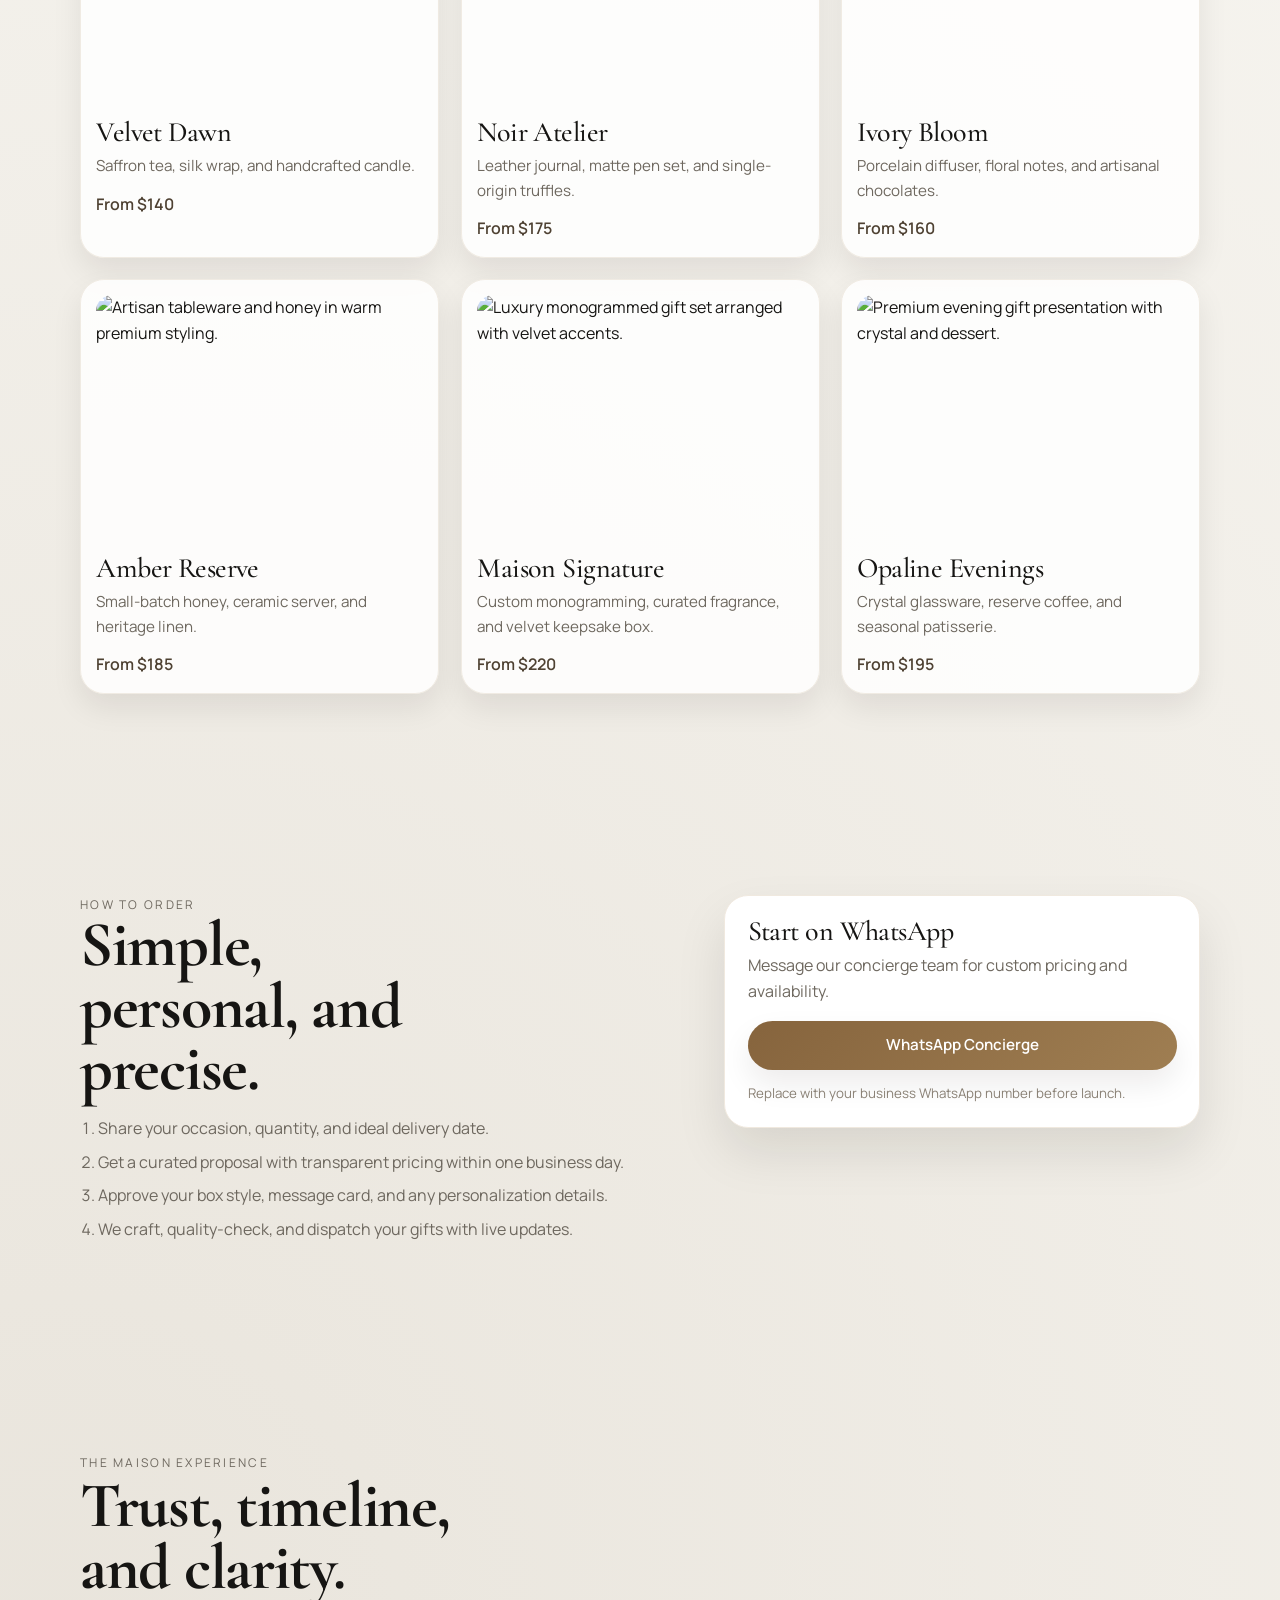
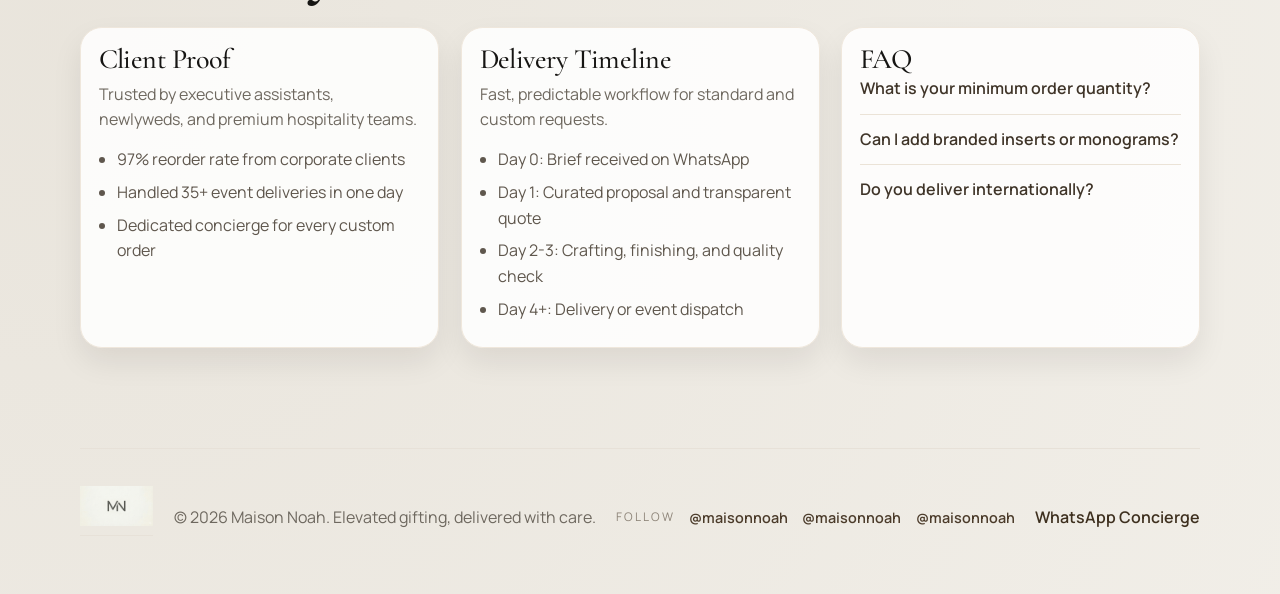
==== commit fe2ea4a1: "mobile" ====
--- a/docs/index.html
+++ b/docs/index.html
@@ -65,12 +65,12 @@
     <header class="navbar">
       <div class="navbar-container">
         <a class="navbar-brand" href="#top" aria-label="Maison Noah home"><img class="navbar-logo" src="../mnlogo.png" alt="Maison Noah" />Maison Noah</a>
+        <button class="mode-toggle-btn" id="modeToggleBtn" onclick="toggleMode()" title="Switch to Corporate View">Switch to Corporate View</button>
         <button class="mobile-menu-toggle" id="mobileMenuToggle" type="button" aria-label="Toggle menu" aria-expanded="false">
           <span></span>
           <span></span>
           <span></span>
         </button>
-        <button class="mode-toggle-btn" id="modeToggleBtn" onclick="toggleMode()" title="Switch to Corporate View">Switch to Corporate View</button>
         <nav class="navbar-links" id="mobileMenu" aria-label="Quick section navigation">
           <div class="navbar-links-track">
             <a class="navbar-link active" href="#home" data-section="home">Home</a>
--- a/docs/styles.css
+++ b/docs/styles.css
@@ -18,6 +18,10 @@
 
 html {
   scroll-behavior: smooth;
+  /* iOS-like momentum scrolling */
+  -webkit-overflow-scrolling: touch;
+  scrollbar-width: thin;
+  scrollbar-color: rgba(98, 69, 37, 0.3) transparent;
 }
 
 body {
@@ -30,6 +34,9 @@
     var(--bg);
   line-height: 1.6;
   padding-bottom: 4.5rem;
+  /* Smooth interactions */
+  -webkit-font-smoothing: antialiased;
+  -moz-osx-font-smoothing: grayscale;
 }
 
 .scroll-progress {
@@ -319,7 +326,7 @@
   display: inline-block;
   position: relative;
   overflow: hidden;
-  transition: transform 200ms ease, box-shadow 200ms ease, background-color 200ms ease;
+  transition: transform 240ms cubic-bezier(0.34, 1.56, 0.64, 1), box-shadow 240ms ease, background-color 240ms ease;
 }
 
 .btn::after {
@@ -629,12 +636,14 @@
   border-radius: 24px;
   padding: 0.95rem;
   box-shadow: var(--shadow-soft);
-  transition: transform 280ms ease, box-shadow 280ms ease;
+  transition: transform 300ms cubic-bezier(0.34, 1.56, 0.64, 1), box-shadow 300ms ease, border-color 300ms ease;
+  overflow: hidden;
 }
 
 .product-card:hover {
-  transform: translateY(-4px);
-  box-shadow: 0 28px 42px rgba(24, 19, 12, 0.14);
+  transform: translateY(-6px) scale(1.01);
+  box-shadow: 0 28px 52px rgba(24, 19, 12, 0.12);
+  border-color: #dac9af;
 }
 
 .product-image {
@@ -643,6 +652,11 @@
   object-fit: cover;
   border-radius: 16px;
   margin-bottom: 0.95rem;
+  transition: transform 400ms cubic-bezier(0.34, 1.56, 0.64, 1);
+}
+
+.product-card:hover .product-image {
+  transform: scale(1.05);
 }
 
 .product-card p {
@@ -1528,13 +1542,97 @@
 
 .reveal {
   opacity: 0;
-  transform: translateY(14px);
-  transition: opacity 700ms ease, transform 700ms ease;
+  transform: translateY(20px);
+  transition: opacity 800ms cubic-bezier(0.34, 1.56, 0.64, 1), transform 800ms cubic-bezier(0.34, 1.56, 0.64, 1);
+  will-change: opacity, transform;
 }
 
 .reveal.visible {
   opacity: 1;
   transform: translateY(0);
+}
+
+/* Staggered entrance animations */
+.reveal:nth-child(1) { transition-delay: 0ms; }
+.reveal:nth-child(2) { transition-delay: 80ms; }
+.reveal:nth-child(3) { transition-delay: 160ms; }
+.reveal:nth-child(4) { transition-delay: 240ms; }
+.reveal:nth-child(5) { transition-delay: 320ms; }
+.reveal:nth-child(n+6) { transition-delay: 400ms; }
+
+/* Alternative entrance animations */
+@keyframes slideInUp {
+  from {
+    opacity: 0;
+    transform: translateY(30px);
+  }
+  to {
+    opacity: 1;
+    transform: translateY(0);
+  }
+}
+
+@keyframes fadeInScale {
+  from {
+    opacity: 0;
+    transform: scale(0.95);
+  }
+  to {
+    opacity: 1;
+    transform: scale(1);
+  }
+}
+
+@keyframes slideInLeft {
+  from {
+    opacity: 0;
+    transform: translateX(-30px);
+  }
+  to {
+    opacity: 1;
+    transform: translateX(0);
+  }
+}
+
+@keyframes slideInRight {
+  from {
+    opacity: 0;
+    transform: translateX(30px);
+  }
+  to {
+    opacity: 1;
+    transform: translateX(0);
+  }
+}
+
+@keyframes glowPulse {
+  0% {
+    box-shadow: 0 0 0 0 rgba(212, 175, 55, 0.4);
+  }
+  50% {
+    box-shadow: 0 0 0 10px rgba(212, 175, 55, 0);
+  }
+  100% {
+    box-shadow: 0 0 0 0 rgba(212, 175, 55, 0);
+  }
+}
+
+@keyframes smoothBounce {
+  0%, 100% {
+    transform: translateY(0);
+  }
+  50% {
+    transform: translateY(-8px);
+  }
+}
+
+@keyframes softGlow {
+  0%, 100% {
+    box-shadow: 0 0 20px rgba(212, 175, 55, 0.1);
+  }
+  50% {
+    box-shadow: 0 0 40px rgba(212, 175, 55, 0.2);
+  }
 }
 
 @keyframes floatAura {
@@ -1602,6 +1700,11 @@
   cursor: pointer;
   padding: 0;
   z-index: 32;
+  transition: opacity 200ms ease;
+}
+
+.mobile-menu-toggle:active {
+  opacity: 0.7;
 }
 
 .mobile-menu-toggle span {
@@ -1609,12 +1712,12 @@
   height: 2.5px;
   background: var(--text);
   border-radius: 2px;
-  transition: all 300ms ease;
+  transition: all 300ms cubic-bezier(0.4, 0, 0.2, 1);
   margin: 4px 0;
 }
 
 .mobile-menu-toggle[aria-expanded="true"] span:nth-child(1) {
-  transform: rotate(45deg) translate(8px, 8px);
+  transform: rotate(45deg) translate(10px, 10px);
 }
 
 .mobile-menu-toggle[aria-expanded="true"] span:nth-child(2) {
@@ -1630,19 +1733,40 @@
   .mobile-menu-toggle {
     display: flex;
     margin-left: auto;
+    padding: 8px 12px;
+    min-height: 44px;
+    min-width: 44px;
+    justify-content: center;
+    align-items: center;
   }
 
   .navbar {
-    padding: 0.5rem 0;
+    padding: 0.6rem 0;
+    background: rgba(246, 244, 239, 0.95);
+    backdrop-filter: blur(12px);
   }
 
   .navbar-container {
-    gap: 0.3rem;
+    gap: 0.75rem;
+    padding: 0 1rem;
+  }
+
+  .navbar-brand {
+    font-size: 1.1rem;
   }
 
   .mode-toggle-btn {
-    padding: 0.35rem 0.6rem;
+    padding: 8px 12px;
     font-size: 0.65rem;
+    min-height: 44px;
+    display: flex;
+    align-items: center;
+    justify-content: center;
+    transition: all 200ms ease;
+  }
+
+  .mode-toggle-btn:active {
+    transform: scale(0.97);
   }
 
   .navbar-links {
@@ -1650,49 +1774,64 @@
     top: 56px;
     left: 0;
     right: 0;
-    background: var(--surface);
+    bottom: 0;
+    background: rgba(246, 244, 239, 0.98);
+    backdrop-filter: blur(12px);
     border: none;
     border-radius: 0;
-    border-top: 1px solid var(--line);
+    border-top: 2px solid #e8dfd1;
     padding: 0;
     gap: 0;
     flex-direction: column;
     max-height: 0;
     overflow: hidden;
-    transition: max-height 300ms ease;
+    transition: max-height 320ms cubic-bezier(0.4, 0, 0.2, 1);
     z-index: 30;
-    box-shadow: 0 8px 16px rgba(0, 0, 0, 0.1);
+    box-shadow: none;
   }
 
   .navbar-links.open {
-    max-height: 60vh;
+    max-height: calc(100vh - 56px);
     overflow-y: auto;
+    box-shadow: inset 0 2px 8px rgba(0, 0, 0, 0.04);
   }
 
   .navbar-links-track {
     flex-direction: column;
     gap: 0;
     width: 100%;
+    padding: 0.5rem 0;
   }
 
   .navbar-link {
-    font-size: 0.9rem;
-    padding: 0.75rem 1rem;
+    font-size: 0.95rem;
+    padding: 1rem 1rem;
     border-radius: 0;
     display: block;
     width: 100%;
     text-align: left;
     border: none;
-    border-bottom: 1px solid var(--line);
+    border-left: 3px solid transparent;
+    transition: all 180ms ease;
+    color: #4a4036;
+    font-weight: 500;
+    letter-spacing: 0.3px;
+  }
+
+  .navbar-link:active {
+    background: rgba(212, 175, 55, 0.08);
   }
 
   .navbar-link:hover {
-    background: var(--bg);
+    background: rgba(212, 175, 55, 0.06);
+    border-left-color: transparent;
   }
 
   .navbar-link.active {
-    background: linear-gradient(135deg, var(--accent-strong), var(--accent));
-    color: #fff;
+    background: linear-gradient(90deg, rgba(212, 175, 55, 0.12), transparent);
+    border-left-color: #D4AF37;
+    color: #1e1a15;
+    font-weight: 600;
   }
 
   .quick-jump-trigger {
